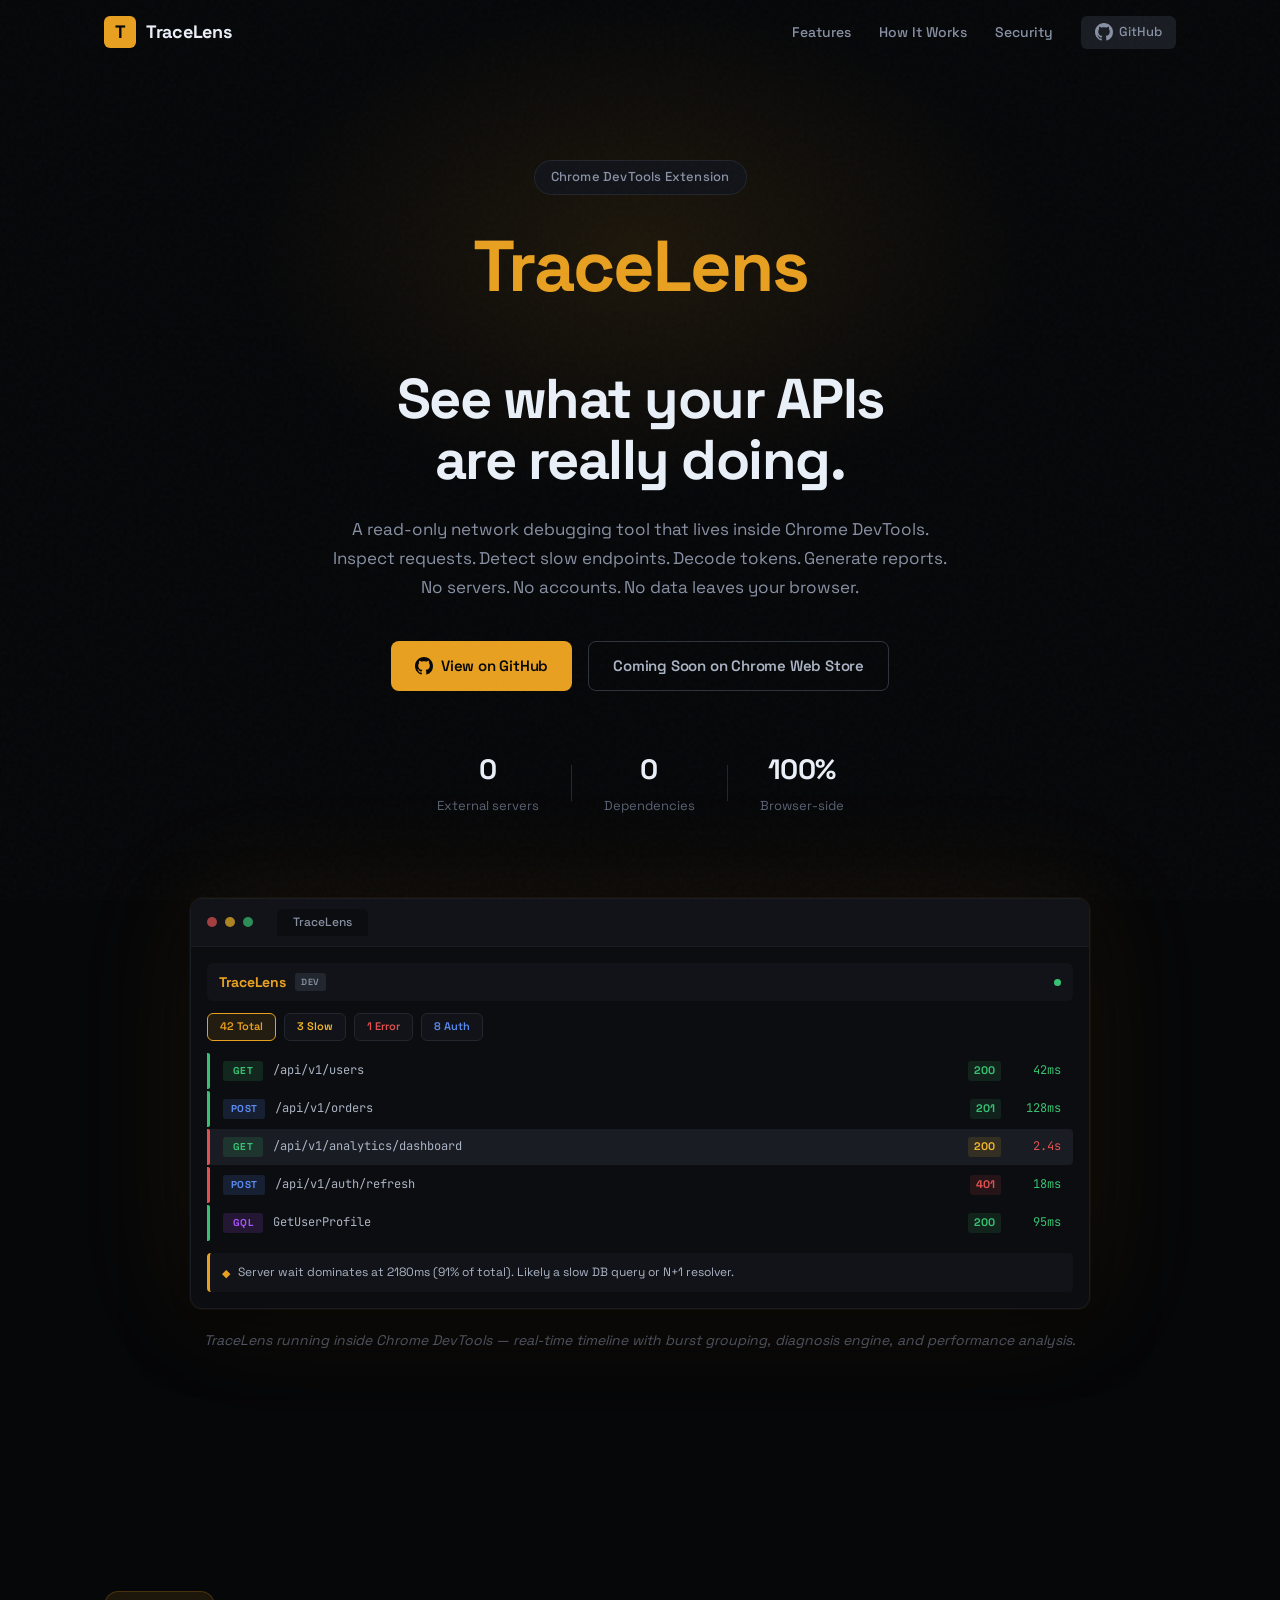
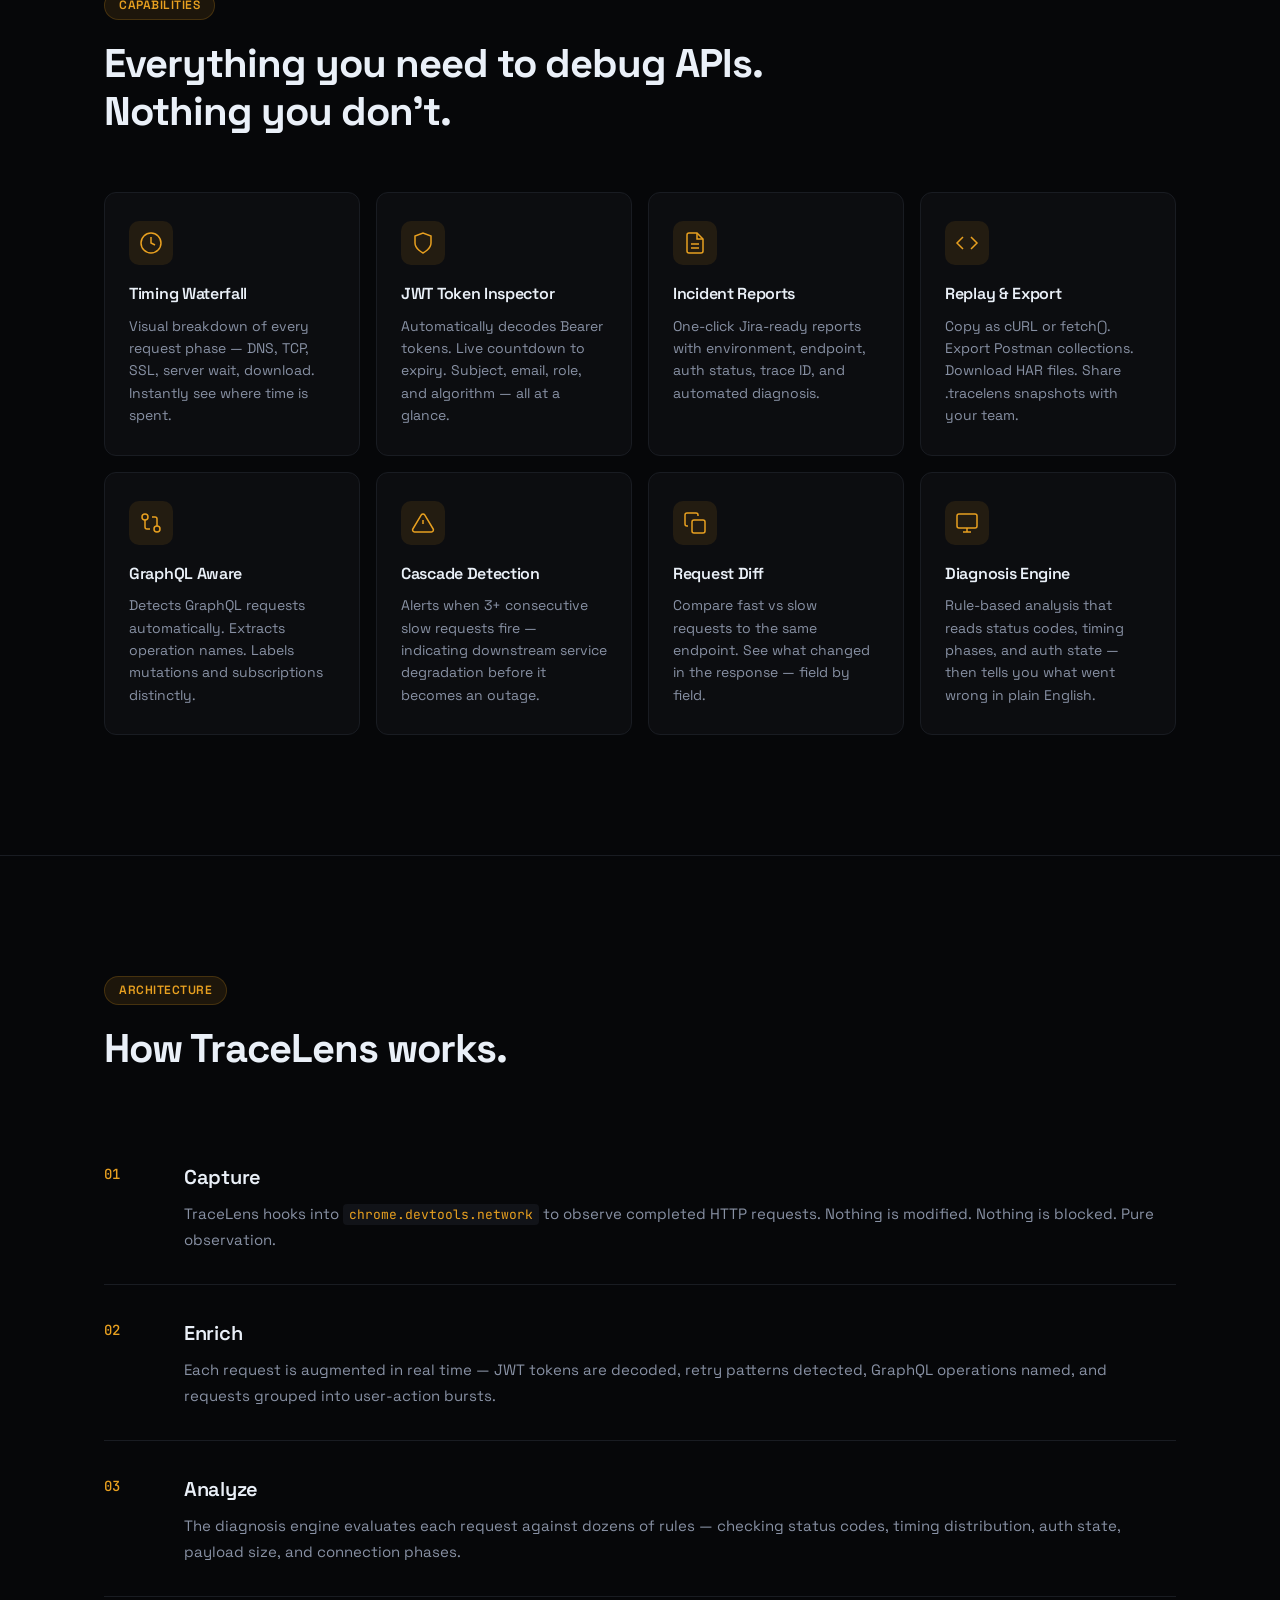
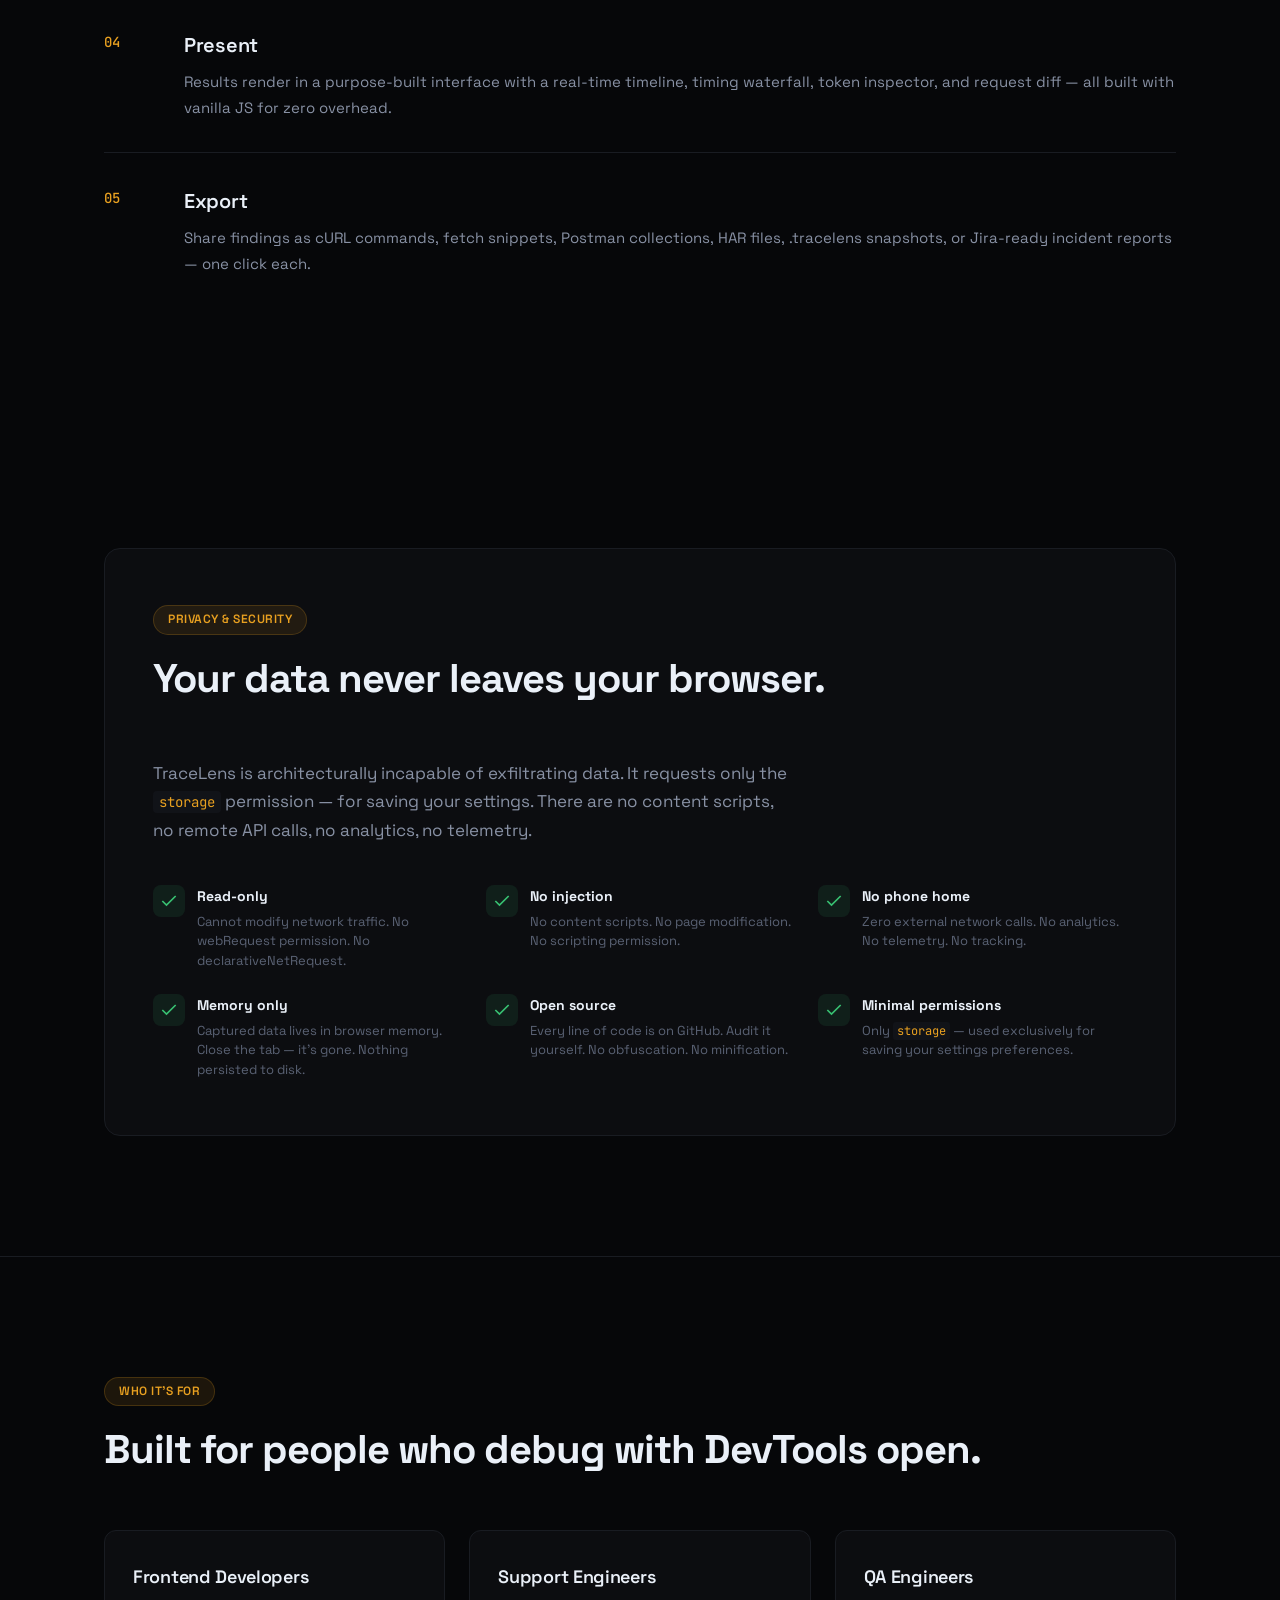
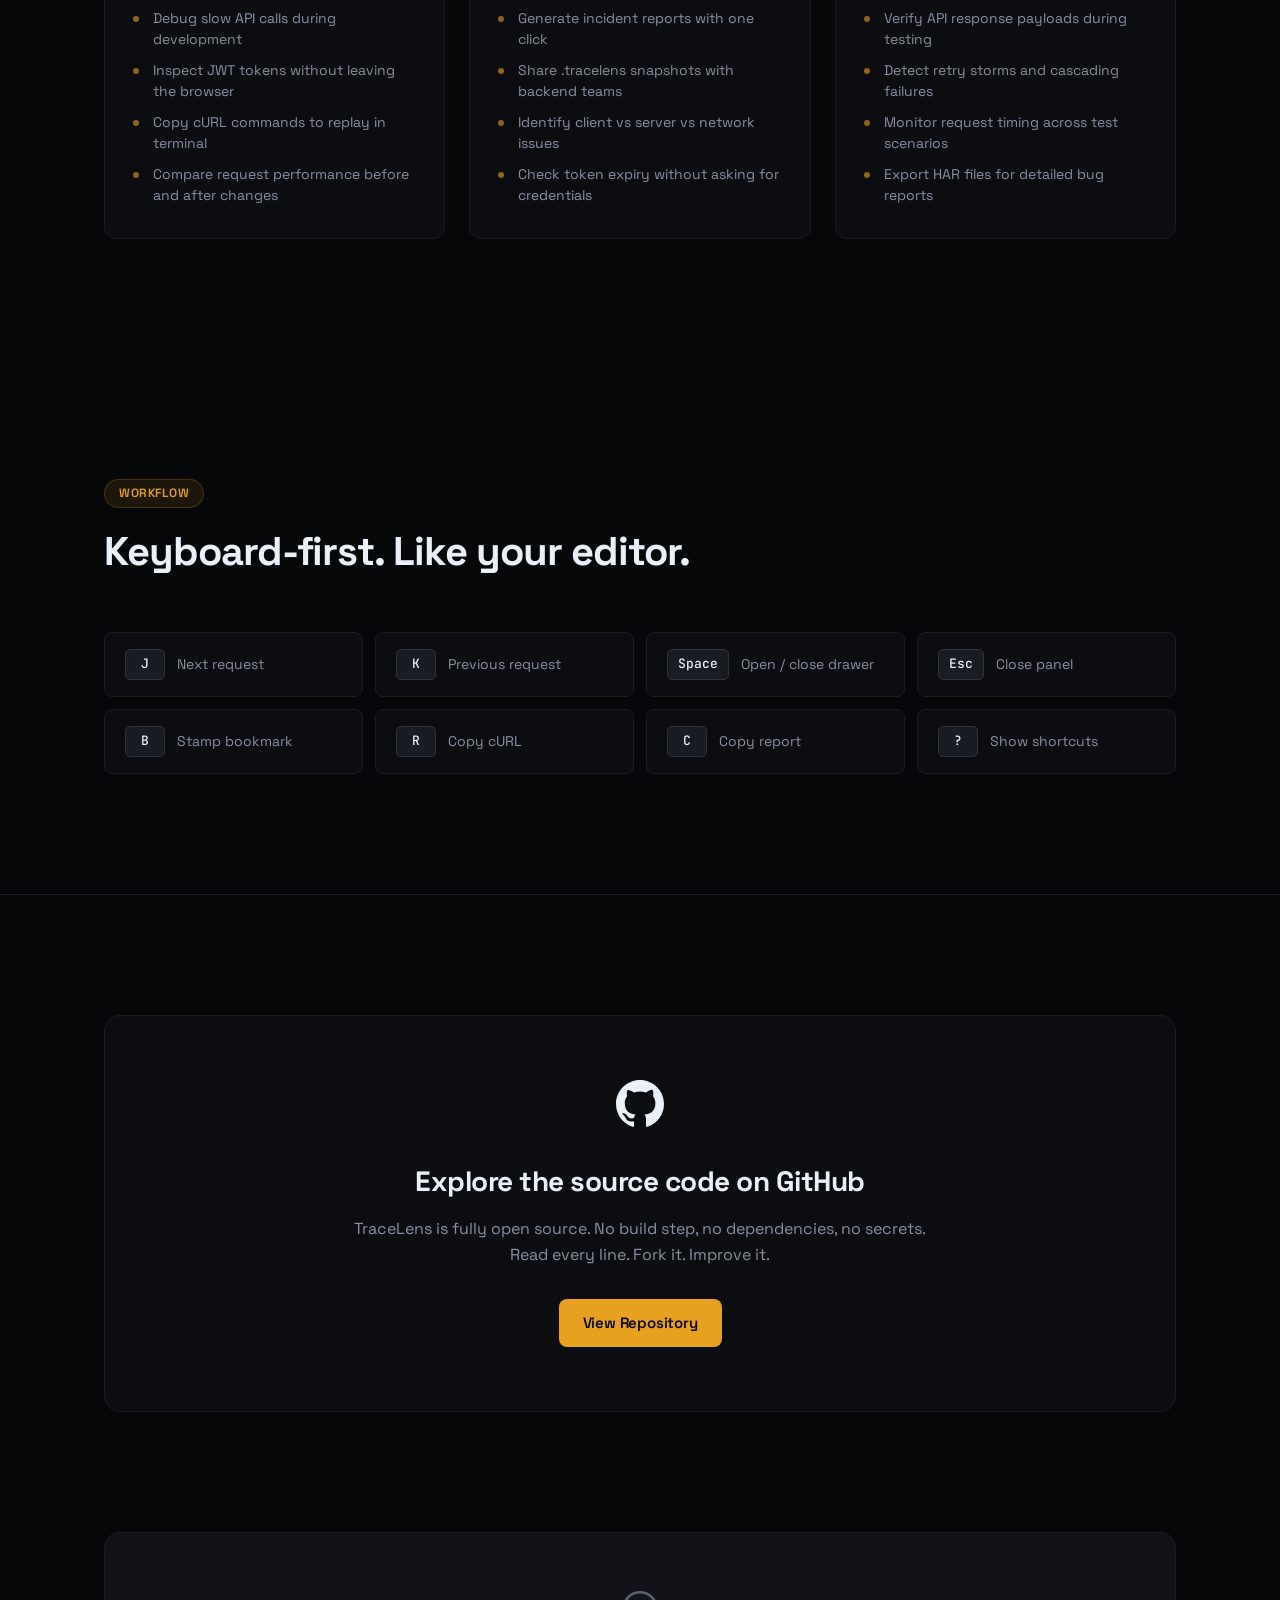
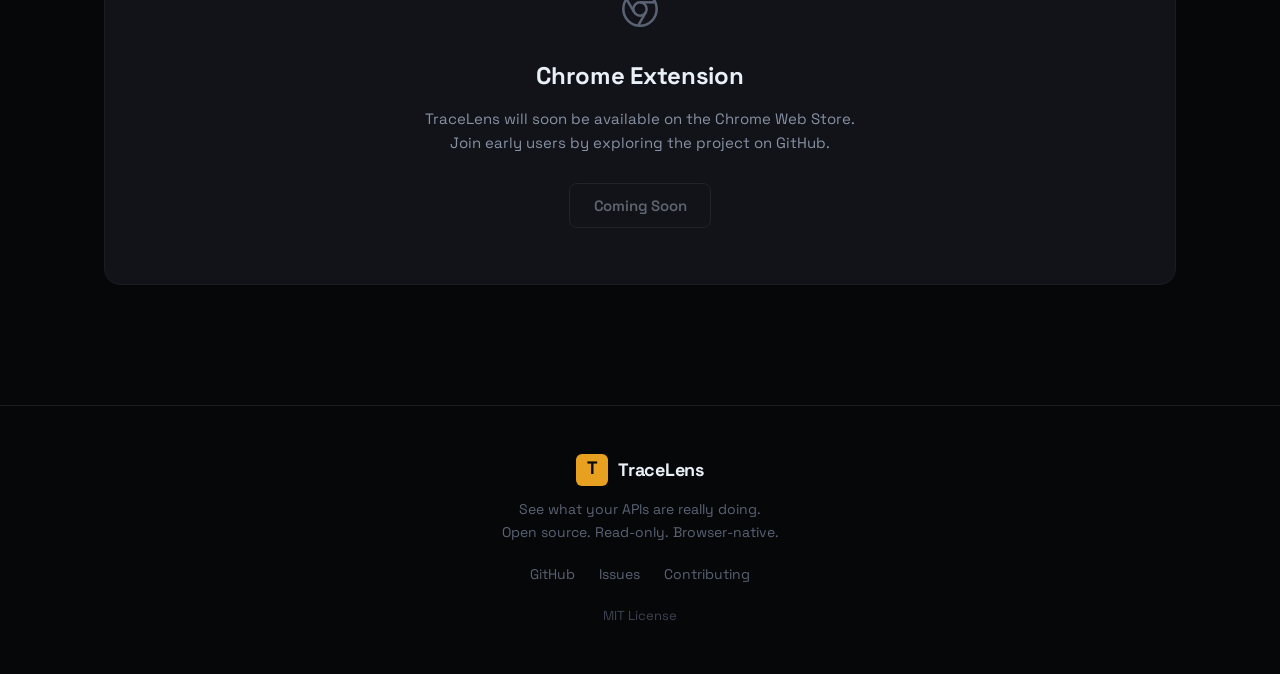
==== docs/index.html @ e84ea238 "Add professional README and landing page for tracelens.site - Comprehensive README with architecture" ====
<!DOCTYPE html>
<html lang="en">
<head>
  <meta charset="utf-8">
  <meta name="viewport" content="width=device-width, initial-scale=1">

  <title>TraceLens — See What Your APIs Are Really Doing</title>
  <meta name="description" content="TraceLens is a read-only Chrome DevTools extension for API debugging. Inspect requests, detect slow endpoints, decode JWTs, analyze timings, and generate incident reports — all inside your browser.">
  <meta name="keywords" content="api debugger, network request debugger, browser api debugging, api performance debugging, devtools extension, chrome devtools, jwt debugger, api inspector, network analyzer, graphql debugger, rest api debugger, request timing, incident report generator">
  <meta name="author" content="TraceLens">
  <meta name="robots" content="index, follow">
  <link rel="canonical" href="https://tracelens.site">

  <!-- Open Graph -->
  <meta property="og:type" content="website">
  <meta property="og:url" content="https://tracelens.site">
  <meta property="og:title" content="TraceLens — See What Your APIs Are Really Doing">
  <meta property="og:description" content="A read-only Chrome DevTools extension for API debugging. Inspect requests, detect slow endpoints, decode JWTs, and generate shareable incident reports.">
  <meta property="og:site_name" content="TraceLens">
  <meta property="og:locale" content="en_US">

  <!-- Twitter -->
  <meta name="twitter:card" content="summary_large_image">
  <meta name="twitter:title" content="TraceLens — See What Your APIs Are Really Doing">
  <meta name="twitter:description" content="A read-only Chrome DevTools extension for API debugging. Inspect requests, detect slow endpoints, decode JWTs, and generate shareable incident reports.">

  <!-- Favicon -->
  <link rel="icon" type="image/png" sizes="32x32" href="../tracelens/icons/icon48.png">

  <!-- Fonts -->
  <link rel="preconnect" href="https://fonts.googleapis.com">
  <link rel="preconnect" href="https://fonts.gstatic.com" crossorigin>
  <link href="https://fonts.googleapis.com/css2?family=Space+Grotesk:wght@400;500;600;700&family=JetBrains+Mono:wght@400;500&display=swap" rel="stylesheet">

  <link rel="stylesheet" href="styles.css">
</head>
<body>

  <!-- Grain texture -->
  <div class="grain" aria-hidden="true"></div>

  <!-- Navigation -->
  <nav class="nav">
    <div class="nav-inner">
      <a href="#" class="nav-brand">
        <span class="nav-logo">T</span>
        <span class="nav-name">TraceLens</span>
      </a>
      <div class="nav-links">
        <a href="#features">Features</a>
        <a href="#how-it-works">How It Works</a>
        <a href="#security">Security</a>
        <a href="https://github.com/Siddharthachuahan9/TRACELENS" class="nav-gh" target="_blank" rel="noopener">
          <svg width="18" height="18" viewBox="0 0 16 16" fill="currentColor"><path d="M8 0C3.58 0 0 3.58 0 8c0 3.54 2.29 6.53 5.47 7.59.4.07.55-.17.55-.38 0-.19-.01-.82-.01-1.49-2.01.37-2.53-.49-2.69-.94-.09-.23-.48-.94-.82-1.13-.28-.15-.68-.52-.01-.53.63-.01 1.08.58 1.23.82.72 1.21 1.87.87 2.33.66.07-.52.28-.87.51-1.07-1.78-.2-3.64-.89-3.64-3.95 0-.87.31-1.59.82-2.15-.08-.2-.36-1.02.08-2.12 0 0 .67-.21 2.2.82.64-.18 1.32-.27 2-.27.68 0 1.36.09 2 .27 1.53-1.04 2.2-.82 2.2-.82.44 1.1.16 1.92.08 2.12.51.56.82 1.27.82 2.15 0 3.07-1.87 3.75-3.65 3.95.29.25.54.73.54 1.48 0 1.07-.01 1.93-.01 2.2 0 .21.15.46.55.38A8.013 8.013 0 0016 8c0-4.42-3.58-8-8-8z"/></svg>
          GitHub
        </a>
      </div>
    </div>
  </nav>

  <!-- Hero -->
  <header class="hero">
    <div class="hero-inner">
      <div class="hero-badge">Chrome DevTools Extension</div>
      <h1 class="hero-title">
        <span class="hero-trace">TraceLens</span><br>
        <span class="hero-sub">See what your APIs<br>are really doing.</span>
      </h1>
      <p class="hero-desc">
        A read-only network debugging tool that lives inside Chrome DevTools.<br>
        Inspect requests. Detect slow endpoints. Decode tokens. Generate reports.<br>
        No servers. No accounts. No data leaves your browser.
      </p>
      <div class="hero-actions">
        <a href="https://github.com/Siddharthachuahan9/TRACELENS" class="btn btn-primary" target="_blank" rel="noopener">
          <svg width="18" height="18" viewBox="0 0 16 16" fill="currentColor"><path d="M8 0C3.58 0 0 3.58 0 8c0 3.54 2.29 6.53 5.47 7.59.4.07.55-.17.55-.38 0-.19-.01-.82-.01-1.49-2.01.37-2.53-.49-2.69-.94-.09-.23-.48-.94-.82-1.13-.28-.15-.68-.52-.01-.53.63-.01 1.08.58 1.23.82.72 1.21 1.87.87 2.33.66.07-.52.28-.87.51-1.07-1.78-.2-3.64-.89-3.64-3.95 0-.87.31-1.59.82-2.15-.08-.2-.36-1.02.08-2.12 0 0 .67-.21 2.2.82.64-.18 1.32-.27 2-.27.68 0 1.36.09 2 .27 1.53-1.04 2.2-.82 2.2-.82.44 1.1.16 1.92.08 2.12.51.56.82 1.27.82 2.15 0 3.07-1.87 3.75-3.65 3.95.29.25.54.73.54 1.48 0 1.07-.01 1.93-.01 2.2 0 .21.15.46.55.38A8.013 8.013 0 0016 8c0-4.42-3.58-8-8-8z"/></svg>
          View on GitHub
        </a>
        <a href="#chrome-extension" class="btn btn-outline">
          Coming Soon on Chrome Web Store
        </a>
      </div>
      <div class="hero-stats">
        <div class="stat">
          <span class="stat-val">0</span>
          <span class="stat-label">External servers</span>
        </div>
        <div class="stat-sep"></div>
        <div class="stat">
          <span class="stat-val">0</span>
          <span class="stat-label">Dependencies</span>
        </div>
        <div class="stat-sep"></div>
        <div class="stat">
          <span class="stat-val">100%</span>
          <span class="stat-label">Browser-side</span>
        </div>
      </div>
    </div>
  </header>

  <!-- Product Screenshot -->
  <section class="screenshot-section">
    <div class="container">
      <div class="screenshot-frame">
        <!-- Replace with actual screenshot -->
        <div class="screenshot-placeholder">
          <div class="screenshot-chrome-bar">
            <span class="chrome-dot"></span>
            <span class="chrome-dot"></span>
            <span class="chrome-dot"></span>
            <span class="chrome-tab">TraceLens</span>
          </div>
          <div class="screenshot-body">
            <div class="mock-header">
              <span class="mock-brand">TraceLens</span>
              <span class="mock-badge">DEV</span>
              <span class="mock-dot"></span>
            </div>
            <div class="mock-chips">
              <span class="mock-chip active">42 Total</span>
              <span class="mock-chip warn">3 Slow</span>
              <span class="mock-chip err">1 Error</span>
              <span class="mock-chip auth">8 Auth</span>
            </div>
            <div class="mock-rows">
              <div class="mock-row">
                <span class="mock-edge green"></span>
                <span class="mock-method get">GET</span>
                <span class="mock-path">/api/v1/users</span>
                <span class="mock-status ok">200</span>
                <span class="mock-dur fast">42ms</span>
              </div>
              <div class="mock-row">
                <span class="mock-edge green"></span>
                <span class="mock-method post">POST</span>
                <span class="mock-path">/api/v1/orders</span>
                <span class="mock-status ok">201</span>
                <span class="mock-dur fast">128ms</span>
              </div>
              <div class="mock-row highlight">
                <span class="mock-edge red"></span>
                <span class="mock-method get">GET</span>
                <span class="mock-path">/api/v1/analytics/dashboard</span>
                <span class="mock-status warn">200</span>
                <span class="mock-dur slow">2.4s</span>
              </div>
              <div class="mock-row">
                <span class="mock-edge red"></span>
                <span class="mock-method post">POST</span>
                <span class="mock-path">/api/v1/auth/refresh</span>
                <span class="mock-status err">401</span>
                <span class="mock-dur fast">18ms</span>
              </div>
              <div class="mock-row">
                <span class="mock-edge green"></span>
                <span class="mock-method gql">GQL</span>
                <span class="mock-path">GetUserProfile</span>
                <span class="mock-status ok">200</span>
                <span class="mock-dur fast">95ms</span>
              </div>
            </div>
            <div class="mock-diagnosis">
              <span class="mock-diag-icon">&#9670;</span>
              <span>Server wait dominates at 2180ms (91% of total). Likely a slow DB query or N+1 resolver.</span>
            </div>
          </div>
        </div>
        <p class="screenshot-caption">TraceLens running inside Chrome DevTools — real-time timeline with burst grouping, diagnosis engine, and performance analysis.</p>
      </div>
    </div>
  </section>

  <!-- Features -->
  <section class="features" id="features">
    <div class="container">
      <div class="section-header">
        <span class="section-tag">Capabilities</span>
        <h2 class="section-title">Everything you need to debug APIs.<br>Nothing you don't.</h2>
      </div>
      <div class="feature-grid">
        <div class="feature-card">
          <div class="feature-icon">
            <svg width="24" height="24" viewBox="0 0 24 24" fill="none" stroke="currentColor" stroke-width="1.5"><circle cx="12" cy="12" r="10"/><polyline points="12 6 12 12 16 14"/></svg>
          </div>
          <h3>Timing Waterfall</h3>
          <p>Visual breakdown of every request phase — DNS, TCP, SSL, server wait, download. Instantly see where time is spent.</p>
        </div>
        <div class="feature-card">
          <div class="feature-icon">
            <svg width="24" height="24" viewBox="0 0 24 24" fill="none" stroke="currentColor" stroke-width="1.5"><path d="M12 22s8-4 8-10V5l-8-3-8 3v7c0 6 8 10 8 10z"/></svg>
          </div>
          <h3>JWT Token Inspector</h3>
          <p>Automatically decodes Bearer tokens. Live countdown to expiry. Subject, email, role, and algorithm — all at a glance.</p>
        </div>
        <div class="feature-card">
          <div class="feature-icon">
            <svg width="24" height="24" viewBox="0 0 24 24" fill="none" stroke="currentColor" stroke-width="1.5"><path d="M14 2H6a2 2 0 00-2 2v16a2 2 0 002 2h12a2 2 0 002-2V8z"/><polyline points="14 2 14 8 20 8"/><line x1="16" y1="13" x2="8" y2="13"/><line x1="16" y1="17" x2="8" y2="17"/></svg>
          </div>
          <h3>Incident Reports</h3>
          <p>One-click Jira-ready reports with environment, endpoint, auth status, trace ID, and automated diagnosis.</p>
        </div>
        <div class="feature-card">
          <div class="feature-icon">
            <svg width="24" height="24" viewBox="0 0 24 24" fill="none" stroke="currentColor" stroke-width="1.5"><polyline points="16 18 22 12 16 6"/><polyline points="8 6 2 12 8 18"/></svg>
          </div>
          <h3>Replay & Export</h3>
          <p>Copy as cURL or fetch(). Export Postman collections. Download HAR files. Share .tracelens snapshots with your team.</p>
        </div>
        <div class="feature-card">
          <div class="feature-icon">
            <svg width="24" height="24" viewBox="0 0 24 24" fill="none" stroke="currentColor" stroke-width="1.5"><circle cx="18" cy="18" r="3"/><circle cx="6" cy="6" r="3"/><path d="M13 6h3a2 2 0 012 2v7"/><path d="M11 18H8a2 2 0 01-2-2V9"/></svg>
          </div>
          <h3>GraphQL Aware</h3>
          <p>Detects GraphQL requests automatically. Extracts operation names. Labels mutations and subscriptions distinctly.</p>
        </div>
        <div class="feature-card">
          <div class="feature-icon">
            <svg width="24" height="24" viewBox="0 0 24 24" fill="none" stroke="currentColor" stroke-width="1.5"><path d="M10.29 3.86L1.82 18a2 2 0 001.71 3h16.94a2 2 0 001.71-3L13.71 3.86a2 2 0 00-3.42 0z"/><line x1="12" y1="9" x2="12" y2="13"/><line x1="12" y1="17" x2="12.01" y2="17"/></svg>
          </div>
          <h3>Cascade Detection</h3>
          <p>Alerts when 3+ consecutive slow requests fire — indicating downstream service degradation before it becomes an outage.</p>
        </div>
        <div class="feature-card">
          <div class="feature-icon">
            <svg width="24" height="24" viewBox="0 0 24 24" fill="none" stroke="currentColor" stroke-width="1.5"><rect x="9" y="9" width="13" height="13" rx="2"/><path d="M5 15H4a2 2 0 01-2-2V4a2 2 0 012-2h9a2 2 0 012 2v1"/></svg>
          </div>
          <h3>Request Diff</h3>
          <p>Compare fast vs slow requests to the same endpoint. See what changed in the response — field by field.</p>
        </div>
        <div class="feature-card">
          <div class="feature-icon">
            <svg width="24" height="24" viewBox="0 0 24 24" fill="none" stroke="currentColor" stroke-width="1.5"><rect x="2" y="3" width="20" height="14" rx="2"/><line x1="8" y1="21" x2="16" y2="21"/><line x1="12" y1="17" x2="12" y2="21"/></svg>
          </div>
          <h3>Diagnosis Engine</h3>
          <p>Rule-based analysis that reads status codes, timing phases, and auth state — then tells you what went wrong in plain English.</p>
        </div>
      </div>
    </div>
  </section>

  <!-- How It Works -->
  <section class="how-it-works" id="how-it-works">
    <div class="container">
      <div class="section-header">
        <span class="section-tag">Architecture</span>
        <h2 class="section-title">How TraceLens works.</h2>
      </div>
      <div class="steps">
        <div class="step">
          <div class="step-num">01</div>
          <div class="step-content">
            <h3>Capture</h3>
            <p>TraceLens hooks into <code>chrome.devtools.network</code> to observe completed HTTP requests. Nothing is modified. Nothing is blocked. Pure observation.</p>
          </div>
        </div>
        <div class="step">
          <div class="step-num">02</div>
          <div class="step-content">
            <h3>Enrich</h3>
            <p>Each request is augmented in real time — JWT tokens are decoded, retry patterns detected, GraphQL operations named, and requests grouped into user-action bursts.</p>
          </div>
        </div>
        <div class="step">
          <div class="step-num">03</div>
          <div class="step-content">
            <h3>Analyze</h3>
            <p>The diagnosis engine evaluates each request against dozens of rules — checking status codes, timing distribution, auth state, payload size, and connection phases.</p>
          </div>
        </div>
        <div class="step">
          <div class="step-num">04</div>
          <div class="step-content">
            <h3>Present</h3>
            <p>Results render in a purpose-built interface with a real-time timeline, timing waterfall, token inspector, and request diff — all built with vanilla JS for zero overhead.</p>
          </div>
        </div>
        <div class="step">
          <div class="step-num">05</div>
          <div class="step-content">
            <h3>Export</h3>
            <p>Share findings as cURL commands, fetch snippets, Postman collections, HAR files, .tracelens snapshots, or Jira-ready incident reports — one click each.</p>
          </div>
        </div>
      </div>
    </div>
  </section>

  <!-- Security -->
  <section class="security" id="security">
    <div class="container">
      <div class="security-card">
        <div class="section-header">
          <span class="section-tag">Privacy & Security</span>
          <h2 class="section-title">Your data never leaves your browser.</h2>
        </div>
        <p class="security-desc">TraceLens is architecturally incapable of exfiltrating data. It requests only the <code>storage</code> permission — for saving your settings. There are no content scripts, no remote API calls, no analytics, no telemetry.</p>
        <div class="security-grid">
          <div class="security-item">
            <div class="security-check">
              <svg width="20" height="20" viewBox="0 0 24 24" fill="none" stroke="currentColor" stroke-width="2"><polyline points="20 6 9 17 4 12"/></svg>
            </div>
            <div>
              <strong>Read-only</strong>
              <p>Cannot modify network traffic. No webRequest permission. No declarativeNetRequest.</p>
            </div>
          </div>
          <div class="security-item">
            <div class="security-check">
              <svg width="20" height="20" viewBox="0 0 24 24" fill="none" stroke="currentColor" stroke-width="2"><polyline points="20 6 9 17 4 12"/></svg>
            </div>
            <div>
              <strong>No injection</strong>
              <p>No content scripts. No page modification. No scripting permission.</p>
            </div>
          </div>
          <div class="security-item">
            <div class="security-check">
              <svg width="20" height="20" viewBox="0 0 24 24" fill="none" stroke="currentColor" stroke-width="2"><polyline points="20 6 9 17 4 12"/></svg>
            </div>
            <div>
              <strong>No phone home</strong>
              <p>Zero external network calls. No analytics. No telemetry. No tracking.</p>
            </div>
          </div>
          <div class="security-item">
            <div class="security-check">
              <svg width="20" height="20" viewBox="0 0 24 24" fill="none" stroke="currentColor" stroke-width="2"><polyline points="20 6 9 17 4 12"/></svg>
            </div>
            <div>
              <strong>Memory only</strong>
              <p>Captured data lives in browser memory. Close the tab — it's gone. Nothing persisted to disk.</p>
            </div>
          </div>
          <div class="security-item">
            <div class="security-check">
              <svg width="20" height="20" viewBox="0 0 24 24" fill="none" stroke="currentColor" stroke-width="2"><polyline points="20 6 9 17 4 12"/></svg>
            </div>
            <div>
              <strong>Open source</strong>
              <p>Every line of code is on GitHub. Audit it yourself. No obfuscation. No minification.</p>
            </div>
          </div>
          <div class="security-item">
            <div class="security-check">
              <svg width="20" height="20" viewBox="0 0 24 24" fill="none" stroke="currentColor" stroke-width="2"><polyline points="20 6 9 17 4 12"/></svg>
            </div>
            <div>
              <strong>Minimal permissions</strong>
              <p>Only <code>storage</code> — used exclusively for saving your settings preferences.</p>
            </div>
          </div>
        </div>
      </div>
    </div>
  </section>

  <!-- Use Cases -->
  <section class="use-cases" id="use-cases">
    <div class="container">
      <div class="section-header">
        <span class="section-tag">Who It's For</span>
        <h2 class="section-title">Built for people who debug with DevTools open.</h2>
      </div>
      <div class="use-case-grid">
        <div class="use-case">
          <h3>Frontend Developers</h3>
          <ul>
            <li>Debug slow API calls during development</li>
            <li>Inspect JWT tokens without leaving the browser</li>
            <li>Copy cURL commands to replay in terminal</li>
            <li>Compare request performance before and after changes</li>
          </ul>
        </div>
        <div class="use-case">
          <h3>Support Engineers</h3>
          <ul>
            <li>Generate incident reports with one click</li>
            <li>Share .tracelens snapshots with backend teams</li>
            <li>Identify client vs server vs network issues</li>
            <li>Check token expiry without asking for credentials</li>
          </ul>
        </div>
        <div class="use-case">
          <h3>QA Engineers</h3>
          <ul>
            <li>Verify API response payloads during testing</li>
            <li>Detect retry storms and cascading failures</li>
            <li>Monitor request timing across test scenarios</li>
            <li>Export HAR files for detailed bug reports</li>
          </ul>
        </div>
      </div>
    </div>
  </section>

  <!-- Keyboard Shortcuts -->
  <section class="shortcuts">
    <div class="container">
      <div class="section-header">
        <span class="section-tag">Workflow</span>
        <h2 class="section-title">Keyboard-first. Like your editor.</h2>
      </div>
      <div class="shortcuts-grid">
        <div class="shortcut"><kbd>J</kbd><span>Next request</span></div>
        <div class="shortcut"><kbd>K</kbd><span>Previous request</span></div>
        <div class="shortcut"><kbd>Space</kbd><span>Open / close drawer</span></div>
        <div class="shortcut"><kbd>Esc</kbd><span>Close panel</span></div>
        <div class="shortcut"><kbd>B</kbd><span>Stamp bookmark</span></div>
        <div class="shortcut"><kbd>R</kbd><span>Copy cURL</span></div>
        <div class="shortcut"><kbd>C</kbd><span>Copy report</span></div>
        <div class="shortcut"><kbd>?</kbd><span>Show shortcuts</span></div>
      </div>
    </div>
  </section>

  <!-- GitHub Section -->
  <section class="github-section" id="github">
    <div class="container">
      <div class="github-card">
        <div class="github-icon">
          <svg width="48" height="48" viewBox="0 0 16 16" fill="currentColor"><path d="M8 0C3.58 0 0 3.58 0 8c0 3.54 2.29 6.53 5.47 7.59.4.07.55-.17.55-.38 0-.19-.01-.82-.01-1.49-2.01.37-2.53-.49-2.69-.94-.09-.23-.48-.94-.82-1.13-.28-.15-.68-.52-.01-.53.63-.01 1.08.58 1.23.82.72 1.21 1.87.87 2.33.66.07-.52.28-.87.51-1.07-1.78-.2-3.64-.89-3.64-3.95 0-.87.31-1.59.82-2.15-.08-.2-.36-1.02.08-2.12 0 0 .67-.21 2.2.82.64-.18 1.32-.27 2-.27.68 0 1.36.09 2 .27 1.53-1.04 2.2-.82 2.2-.82.44 1.1.16 1.92.08 2.12.51.56.82 1.27.82 2.15 0 3.07-1.87 3.75-3.65 3.95.29.25.54.73.54 1.48 0 1.07-.01 1.93-.01 2.2 0 .21.15.46.55.38A8.013 8.013 0 0016 8c0-4.42-3.58-8-8-8z"/></svg>
        </div>
        <h2>Explore the source code on GitHub</h2>
        <p>TraceLens is fully open source. No build step, no dependencies, no secrets.<br>Read every line. Fork it. Improve it.</p>
        <a href="https://github.com/Siddharthachuahan9/TRACELENS" class="btn btn-primary" target="_blank" rel="noopener">View Repository</a>
      </div>
    </div>
  </section>

  <!-- Chrome Extension Section -->
  <section class="chrome-section" id="chrome-extension">
    <div class="container">
      <div class="chrome-card">
        <div class="chrome-icon">
          <svg width="40" height="40" viewBox="0 0 24 24" fill="none" stroke="currentColor" stroke-width="1.5"><circle cx="12" cy="12" r="10"/><circle cx="12" cy="12" r="4"/><line x1="21.17" y1="8" x2="12" y2="8"/><line x1="3.95" y1="6.06" x2="8.54" y2="14"/><line x1="10.88" y1="21.94" x2="15.46" y2="14"/></svg>
        </div>
        <h2>Chrome Extension</h2>
        <p>TraceLens will soon be available on the Chrome Web Store.<br>Join early users by exploring the project on GitHub.</p>
        <button class="btn btn-outline" disabled>Coming Soon</button>
      </div>
    </div>
  </section>

  <!-- Footer -->
  <footer class="footer">
    <div class="container">
      <div class="footer-inner">
        <div class="footer-brand">
          <span class="nav-logo">T</span>
          <span class="nav-name">TraceLens</span>
        </div>
        <p class="footer-desc">See what your APIs are really doing.<br>Open source. Read-only. Browser-native.</p>
        <div class="footer-links">
          <a href="https://github.com/Siddharthachuahan9/TRACELENS" target="_blank" rel="noopener">GitHub</a>
          <a href="https://github.com/Siddharthachuahan9/TRACELENS/issues" target="_blank" rel="noopener">Issues</a>
          <a href="https://github.com/Siddharthachuahan9/TRACELENS#contributing" target="_blank" rel="noopener">Contributing</a>
        </div>
        <p class="footer-copy">MIT License</p>
      </div>
    </div>
  </footer>

  <script src="script.js"></script>
</body>
</html>
---- docs/styles.css ----
/* ============================================================
   TraceLens Landing Page — Design System
   https://tracelens.site
   ============================================================ */

:root {
  /* Dark scale */
  --c0: #060709;
  --c1: #0c0d10;
  --c2: #111318;
  --c3: #191c22;
  --c4: #22262e;
  --c5: #2e333d;
  --c6: #3d4352;
  --c7: #5a6274;
  --c8: #8891a4;
  --c9: #abb4c4;
  --cW: #eaf0f8;

  /* Amber accent */
  --amber: #e8a020;
  --amber-dim: rgba(232, 160, 32, 0.1);
  --amber-glow: rgba(232, 160, 32, 0.25);

  /* Status */
  --green: #38c172;
  --yellow: #f0b429;
  --red: #e05252;
  --blue: #5b8af0;
  --purple: #a855f7;

  /* Fonts */
  --font: 'Space Grotesk', -apple-system, BlinkMacSystemFont, sans-serif;
  --mono: 'JetBrains Mono', 'Fira Code', monospace;

  /* Layout */
  --max-w: 1120px;
  --section-gap: 120px;
}

/* Reset */
*, *::before, *::after { box-sizing: border-box; margin: 0; padding: 0; }

html {
  scroll-behavior: smooth;
  -webkit-font-smoothing: antialiased;
  -moz-osx-font-smoothing: grayscale;
}

body {
  background: var(--c0);
  color: var(--c9);
  font-family: var(--font);
  font-size: 16px;
  line-height: 1.6;
  overflow-x: hidden;
}

a { color: inherit; text-decoration: none; }

/* Grain */
.grain {
  position: fixed;
  inset: 0;
  pointer-events: none;
  z-index: 9999;
  opacity: 0.025;
  background-image: url("data:image/svg+xml,%3Csvg viewBox='0 0 256 256' xmlns='http://www.w3.org/2000/svg'%3E%3Cfilter id='n'%3E%3CfeTurbulence type='fractalNoise' baseFrequency='0.9' numOctaves='4' stitchTiles='stitch'/%3E%3C/filter%3E%3Crect width='100%25' height='100%25' filter='url(%23n)'/%3E%3C/svg%3E");
}

.container { max-width: var(--max-w); margin: 0 auto; padding: 0 24px; }

/* ============================================================
   Navigation
   ============================================================ */
.nav {
  position: fixed;
  top: 0;
  left: 0;
  right: 0;
  z-index: 100;
  padding: 16px 0;
  transition: background 0.3s, backdrop-filter 0.3s;
}

.nav.scrolled {
  background: rgba(6, 7, 9, 0.85);
  backdrop-filter: blur(12px);
  border-bottom: 1px solid var(--c3);
}

.nav-inner {
  max-width: var(--max-w);
  margin: 0 auto;
  padding: 0 24px;
  display: flex;
  align-items: center;
  justify-content: space-between;
}

.nav-brand {
  display: flex;
  align-items: center;
  gap: 10px;
}

.nav-logo {
  display: flex;
  align-items: center;
  justify-content: center;
  width: 32px;
  height: 32px;
  background: var(--amber);
  color: var(--c0);
  font-family: var(--font);
  font-weight: 700;
  font-size: 18px;
  border-radius: 6px;
}

.nav-name {
  font-weight: 700;
  font-size: 18px;
  color: var(--cW);
  letter-spacing: -0.3px;
}

.nav-links {
  display: flex;
  align-items: center;
  gap: 28px;
  font-size: 14px;
  font-weight: 500;
  color: var(--c8);
}

.nav-links a:hover { color: var(--cW); }

.nav-gh {
  display: flex;
  align-items: center;
  gap: 6px;
  padding: 6px 14px;
  background: var(--c3);
  border-radius: 6px;
  font-size: 13px;
  transition: background 0.2s;
}

.nav-gh:hover { background: var(--c4); color: var(--cW); }

/* ============================================================
   Hero
   ============================================================ */
.hero {
  padding: 160px 0 80px;
  text-align: center;
  position: relative;
}

.hero::before {
  content: '';
  position: absolute;
  top: 0;
  left: 50%;
  transform: translateX(-50%);
  width: 800px;
  height: 500px;
  background: radial-gradient(ellipse, var(--amber-dim) 0%, transparent 70%);
  pointer-events: none;
}

.hero-inner { position: relative; max-width: 720px; margin: 0 auto; }

.hero-badge {
  display: inline-block;
  padding: 6px 16px;
  background: var(--c2);
  border: 1px solid var(--c4);
  border-radius: 100px;
  font-size: 13px;
  font-weight: 500;
  color: var(--c8);
  margin-bottom: 32px;
  letter-spacing: 0.2px;
}

.hero-title {
  font-size: 56px;
  font-weight: 700;
  line-height: 1.1;
  letter-spacing: -1.5px;
  margin-bottom: 24px;
}

.hero-trace {
  color: var(--amber);
  display: block;
  font-size: 72px;
  letter-spacing: -2px;
}

.hero-sub { color: var(--cW); }

.hero-desc {
  font-size: 17px;
  line-height: 1.7;
  color: var(--c8);
  margin-bottom: 40px;
}

.hero-actions {
  display: flex;
  gap: 16px;
  justify-content: center;
  flex-wrap: wrap;
  margin-bottom: 56px;
}

/* Buttons */
.btn {
  display: inline-flex;
  align-items: center;
  gap: 8px;
  padding: 12px 24px;
  font-family: var(--font);
  font-size: 15px;
  font-weight: 600;
  border-radius: 8px;
  cursor: pointer;
  transition: all 0.2s;
  border: none;
  letter-spacing: -0.2px;
}

.btn-primary {
  background: var(--amber);
  color: var(--c0);
}

.btn-primary:hover {
  background: #d49218;
  transform: translateY(-1px);
  box-shadow: 0 4px 20px var(--amber-glow);
}

.btn-outline {
  background: transparent;
  border: 1px solid var(--c5);
  color: var(--c9);
}

.btn-outline:hover { border-color: var(--c7); color: var(--cW); }
.btn-outline:disabled { opacity: 0.5; cursor: not-allowed; }

/* Hero stats */
.hero-stats {
  display: flex;
  align-items: center;
  justify-content: center;
  gap: 32px;
}

.stat { text-align: center; }
.stat-val { display: block; font-size: 28px; font-weight: 700; color: var(--cW); letter-spacing: -0.5px; }
.stat-label { font-size: 13px; color: var(--c7); }
.stat-sep { width: 1px; height: 36px; background: var(--c4); }

/* ============================================================
   Screenshot
   ============================================================ */
.screenshot-section {
  padding: 0 0 var(--section-gap);
}

.screenshot-frame {
  max-width: 900px;
  margin: 0 auto;
}

.screenshot-placeholder {
  background: var(--c1);
  border: 1px solid var(--c3);
  border-radius: 12px;
  overflow: hidden;
  box-shadow:
    0 0 0 1px rgba(232, 160, 32, 0.05),
    0 20px 60px rgba(0, 0, 0, 0.5),
    0 0 120px var(--amber-dim);
}

.screenshot-chrome-bar {
  display: flex;
  align-items: center;
  gap: 8px;
  padding: 10px 16px;
  background: var(--c2);
  border-bottom: 1px solid var(--c3);
}

.chrome-dot {
  width: 10px;
  height: 10px;
  border-radius: 50%;
  background: var(--c5);
}

.chrome-dot:nth-child(1) { background: var(--red); opacity: 0.7; }
.chrome-dot:nth-child(2) { background: var(--yellow); opacity: 0.7; }
.chrome-dot:nth-child(3) { background: var(--green); opacity: 0.7; }

.chrome-tab {
  margin-left: 16px;
  padding: 4px 16px;
  background: var(--c1);
  border-radius: 6px 6px 0 0;
  font-size: 12px;
  font-weight: 500;
  color: var(--c8);
}

.screenshot-body { padding: 16px; }

.screenshot-caption {
  text-align: center;
  font-size: 14px;
  color: var(--c7);
  margin-top: 20px;
  font-style: italic;
}

/* Mock UI */
.mock-header {
  display: flex;
  align-items: center;
  gap: 10px;
  padding: 8px 12px;
  background: var(--c2);
  border-radius: 6px;
  margin-bottom: 12px;
}

.mock-brand {
  font-weight: 700;
  font-size: 14px;
  color: var(--amber);
  letter-spacing: -0.3px;
}

.mock-badge {
  font-size: 9px;
  font-weight: 600;
  background: var(--c4);
  color: var(--c8);
  padding: 2px 6px;
  border-radius: 3px;
  letter-spacing: 0.5px;
}

.mock-dot {
  width: 7px;
  height: 7px;
  border-radius: 50%;
  background: var(--green);
  margin-left: auto;
  animation: mock-pulse 2s ease-in-out infinite;
}

@keyframes mock-pulse {
  0%, 100% { opacity: 1; }
  50% { opacity: 0.3; }
}

.mock-chips {
  display: flex;
  gap: 8px;
  margin-bottom: 12px;
}

.mock-chip {
  padding: 4px 12px;
  background: var(--c2);
  border: 1px solid var(--c4);
  border-radius: 6px;
  font-size: 11px;
  font-weight: 600;
  color: var(--c8);
}

.mock-chip.active { border-color: var(--amber); color: var(--amber); background: var(--amber-dim); }
.mock-chip.warn .mock-chip-val,
.mock-chip.warn { color: var(--yellow); }
.mock-chip.err { color: var(--red); }
.mock-chip.auth { color: var(--blue); }

.mock-rows {
  display: flex;
  flex-direction: column;
  gap: 2px;
  margin-bottom: 12px;
}

.mock-row {
  display: flex;
  align-items: center;
  gap: 10px;
  padding: 8px 12px 8px 16px;
  background: var(--c1);
  border-radius: 4px;
  font-size: 12px;
  position: relative;
  transition: background 0.15s;
}

.mock-row.highlight { background: var(--c3); }

.mock-edge {
  position: absolute;
  left: 0;
  top: 0;
  bottom: 0;
  width: 3px;
  border-radius: 0 2px 2px 0;
}

.mock-edge.green { background: var(--green); }
.mock-edge.red { background: var(--red); }
.mock-edge.yellow { background: var(--yellow); }

.mock-method {
  font-family: var(--font);
  font-size: 10px;
  font-weight: 700;
  padding: 2px 8px;
  border-radius: 3px;
  min-width: 40px;
  text-align: center;
  letter-spacing: 0.3px;
}

.mock-method.get { background: rgba(56, 193, 114, 0.15); color: var(--green); }
.mock-method.post { background: rgba(91, 138, 240, 0.15); color: var(--blue); }
.mock-method.gql { background: rgba(168, 85, 247, 0.15); color: var(--purple); }

.mock-path {
  flex: 1;
  font-family: var(--mono);
  font-size: 12px;
  color: var(--c9);
  overflow: hidden;
  text-overflow: ellipsis;
  white-space: nowrap;
}

.mock-status {
  font-weight: 700;
  font-size: 11px;
  padding: 1px 6px;
  border-radius: 3px;
}

.mock-status.ok { background: rgba(56, 193, 114, 0.12); color: var(--green); }
.mock-status.warn { background: rgba(240, 180, 41, 0.12); color: var(--yellow); }
.mock-status.err { background: rgba(224, 82, 82, 0.12); color: var(--red); }

.mock-dur {
  font-family: var(--mono);
  font-size: 12px;
  min-width: 50px;
  text-align: right;
}

.mock-dur.fast { color: var(--green); }
.mock-dur.slow { color: var(--red); }

.mock-diagnosis {
  display: flex;
  align-items: flex-start;
  gap: 8px;
  padding: 10px 12px;
  background: var(--c2);
  border-left: 3px solid var(--amber);
  border-radius: 4px;
  font-size: 12px;
  color: var(--c9);
  line-height: 1.5;
}

.mock-diag-icon { color: var(--amber); font-size: 11px; flex-shrink: 0; margin-top: 2px; }

/* ============================================================
   Section Headers
   ============================================================ */
.section-header {
  margin-bottom: 56px;
}

.section-tag {
  display: inline-block;
  padding: 4px 14px;
  background: var(--amber-dim);
  border: 1px solid rgba(232, 160, 32, 0.2);
  border-radius: 100px;
  font-size: 12px;
  font-weight: 600;
  color: var(--amber);
  letter-spacing: 0.5px;
  text-transform: uppercase;
  margin-bottom: 20px;
}

.section-title {
  font-size: 40px;
  font-weight: 700;
  color: var(--cW);
  line-height: 1.2;
  letter-spacing: -1px;
}

/* ============================================================
   Features Grid
   ============================================================ */
.features {
  padding: var(--section-gap) 0;
}

.feature-grid {
  display: grid;
  grid-template-columns: repeat(4, 1fr);
  gap: 16px;
}

.feature-card {
  padding: 28px 24px;
  background: var(--c1);
  border: 1px solid var(--c3);
  border-radius: 12px;
  transition: border-color 0.3s, transform 0.2s;
}

.feature-card:hover {
  border-color: var(--c5);
  transform: translateY(-2px);
}

.feature-icon {
  display: flex;
  align-items: center;
  justify-content: center;
  width: 44px;
  height: 44px;
  background: var(--amber-dim);
  border-radius: 10px;
  color: var(--amber);
  margin-bottom: 16px;
}

.feature-card h3 {
  font-size: 16px;
  font-weight: 600;
  color: var(--cW);
  margin-bottom: 8px;
  letter-spacing: -0.3px;
}

.feature-card p {
  font-size: 14px;
  line-height: 1.6;
  color: var(--c8);
}

/* ============================================================
   How It Works
   ============================================================ */
.how-it-works {
  padding: var(--section-gap) 0;
  border-top: 1px solid var(--c3);
}

.steps {
  display: flex;
  flex-direction: column;
  gap: 0;
}

.step {
  display: flex;
  gap: 32px;
  padding: 32px 0;
  border-bottom: 1px solid var(--c3);
}

.step:last-child { border-bottom: none; }

.step-num {
  font-family: var(--mono);
  font-size: 14px;
  font-weight: 500;
  color: var(--amber);
  flex-shrink: 0;
  width: 48px;
  padding-top: 2px;
}

.step-content h3 {
  font-size: 20px;
  font-weight: 600;
  color: var(--cW);
  margin-bottom: 8px;
  letter-spacing: -0.3px;
}

.step-content p {
  font-size: 15px;
  color: var(--c8);
  line-height: 1.7;
}

.step-content code {
  font-family: var(--mono);
  font-size: 13px;
  background: var(--c2);
  padding: 2px 6px;
  border-radius: 4px;
  color: var(--amber);
}

/* ============================================================
   Security
   ============================================================ */
.security {
  padding: var(--section-gap) 0;
}

.security-card {
  background: var(--c1);
  border: 1px solid var(--c3);
  border-radius: 16px;
  padding: 56px 48px;
}

.security-desc {
  font-size: 17px;
  line-height: 1.7;
  color: var(--c8);
  margin-bottom: 40px;
  max-width: 640px;
}

.security-desc code {
  font-family: var(--mono);
  font-size: 14px;
  background: var(--c2);
  padding: 2px 6px;
  border-radius: 4px;
  color: var(--amber);
}

.security-grid {
  display: grid;
  grid-template-columns: repeat(3, 1fr);
  gap: 24px;
}

.security-item {
  display: flex;
  gap: 12px;
  align-items: flex-start;
}

.security-check {
  flex-shrink: 0;
  width: 32px;
  height: 32px;
  display: flex;
  align-items: center;
  justify-content: center;
  background: rgba(56, 193, 114, 0.1);
  border-radius: 8px;
  color: var(--green);
}

.security-item strong {
  display: block;
  font-size: 14px;
  color: var(--cW);
  margin-bottom: 4px;
}

.security-item p {
  font-size: 13px;
  color: var(--c7);
  line-height: 1.5;
  margin: 0;
}

.security-item code {
  font-family: var(--mono);
  font-size: 12px;
  background: var(--c2);
  padding: 1px 4px;
  border-radius: 3px;
  color: var(--amber);
}

/* ============================================================
   Use Cases
   ============================================================ */
.use-cases {
  padding: var(--section-gap) 0;
  border-top: 1px solid var(--c3);
}

.use-case-grid {
  display: grid;
  grid-template-columns: repeat(3, 1fr);
  gap: 24px;
}

.use-case {
  padding: 32px 28px;
  background: var(--c1);
  border: 1px solid var(--c3);
  border-radius: 12px;
}

.use-case h3 {
  font-size: 18px;
  font-weight: 600;
  color: var(--cW);
  margin-bottom: 16px;
  letter-spacing: -0.3px;
}

.use-case ul {
  list-style: none;
  display: flex;
  flex-direction: column;
  gap: 10px;
}

.use-case li {
  font-size: 14px;
  color: var(--c8);
  padding-left: 20px;
  position: relative;
  line-height: 1.5;
}

.use-case li::before {
  content: '';
  position: absolute;
  left: 0;
  top: 8px;
  width: 6px;
  height: 6px;
  border-radius: 50%;
  background: var(--amber);
  opacity: 0.6;
}

/* ============================================================
   Keyboard Shortcuts
   ============================================================ */
.shortcuts {
  padding: var(--section-gap) 0;
}

.shortcuts-grid {
  display: grid;
  grid-template-columns: repeat(4, 1fr);
  gap: 12px;
}

.shortcut {
  display: flex;
  align-items: center;
  gap: 12px;
  padding: 16px 20px;
  background: var(--c1);
  border: 1px solid var(--c3);
  border-radius: 8px;
}

.shortcut kbd {
  font-family: var(--mono);
  font-size: 13px;
  font-weight: 500;
  background: var(--c3);
  color: var(--cW);
  padding: 4px 10px;
  border-radius: 5px;
  border: 1px solid var(--c5);
  min-width: 40px;
  text-align: center;
  flex-shrink: 0;
}

.shortcut span {
  font-size: 14px;
  color: var(--c8);
}

/* ============================================================
   GitHub Section
   ============================================================ */
.github-section {
  padding: var(--section-gap) 0;
  border-top: 1px solid var(--c3);
}

.github-card {
  text-align: center;
  padding: 64px 48px;
  background: var(--c1);
  border: 1px solid var(--c3);
  border-radius: 16px;
}

.github-icon {
  color: var(--cW);
  margin-bottom: 24px;
}

.github-card h2 {
  font-size: 28px;
  font-weight: 700;
  color: var(--cW);
  margin-bottom: 12px;
  letter-spacing: -0.5px;
}

.github-card p {
  font-size: 16px;
  color: var(--c8);
  margin-bottom: 32px;
  line-height: 1.6;
}

/* ============================================================
   Chrome Extension Section
   ============================================================ */
.chrome-section {
  padding: 0 0 var(--section-gap);
}

.chrome-card {
  text-align: center;
  padding: 56px 48px;
  background: var(--c2);
  border: 1px solid var(--c3);
  border-radius: 16px;
}

.chrome-icon {
  color: var(--c7);
  margin-bottom: 20px;
}

.chrome-card h2 {
  font-size: 24px;
  font-weight: 700;
  color: var(--cW);
  margin-bottom: 12px;
  letter-spacing: -0.3px;
}

.chrome-card p {
  font-size: 15px;
  color: var(--c8);
  margin-bottom: 28px;
  line-height: 1.6;
}

/* ============================================================
   Footer
   ============================================================ */
.footer {
  padding: 48px 0;
  border-top: 1px solid var(--c3);
}

.footer-inner {
  text-align: center;
}

.footer-inner .nav-brand {
  justify-content: center;
}

.footer-inner .nav-logo,
.footer-inner .nav-name {
  display: inline;
}

.footer-brand {
  display: flex;
  align-items: center;
  justify-content: center;
  gap: 10px;
  margin-bottom: 12px;
}

.footer-desc {
  font-size: 14px;
  color: var(--c7);
  margin-bottom: 20px;
  line-height: 1.6;
}

.footer-links {
  display: flex;
  gap: 24px;
  justify-content: center;
  margin-bottom: 20px;
  font-size: 14px;
  color: var(--c7);
}

.footer-links a:hover { color: var(--cW); }

.footer-copy {
  font-size: 13px;
  color: var(--c6);
}

/* ============================================================
   Responsive
   ============================================================ */
@media (max-width: 900px) {
  :root { --section-gap: 80px; }

  .hero-title { font-size: 40px; }
  .hero-trace { font-size: 52px; }
  .section-title { font-size: 32px; }

  .feature-grid { grid-template-columns: repeat(2, 1fr); }
  .security-grid { grid-template-columns: repeat(2, 1fr); }
  .shortcuts-grid { grid-template-columns: repeat(2, 1fr); }
  .use-case-grid { grid-template-columns: 1fr; }
}

@media (max-width: 600px) {
  :root { --section-gap: 64px; }

  .nav-links a:not(.nav-gh) { display: none; }

  .hero { padding: 120px 0 48px; }
  .hero-title { font-size: 32px; }
  .hero-trace { font-size: 42px; }
  .hero-desc { font-size: 15px; }
  .hero-desc br { display: none; }
  .hero-actions { flex-direction: column; align-items: center; }
  .hero-stats { flex-direction: column; gap: 16px; }
  .stat-sep { width: 40px; height: 1px; }

  .section-title { font-size: 26px; }
  .section-title br { display: none; }

  .feature-grid { grid-template-columns: 1fr; }
  .security-grid { grid-template-columns: 1fr; }
  .security-card { padding: 32px 24px; }
  .shortcuts-grid { grid-template-columns: 1fr; }
  .github-card, .chrome-card { padding: 40px 24px; }

  .step { flex-direction: column; gap: 12px; }
  .step-num { width: auto; }

  .mock-path { max-width: 120px; }
}

/* ============================================================
   Animation — fade in on scroll
   ============================================================ */
.fade-in {
  opacity: 0;
  transform: translateY(20px);
  transition: opacity 0.6s ease, transform 0.6s ease;
}

.fade-in.visible {
  opacity: 1;
  transform: translateY(0);
}
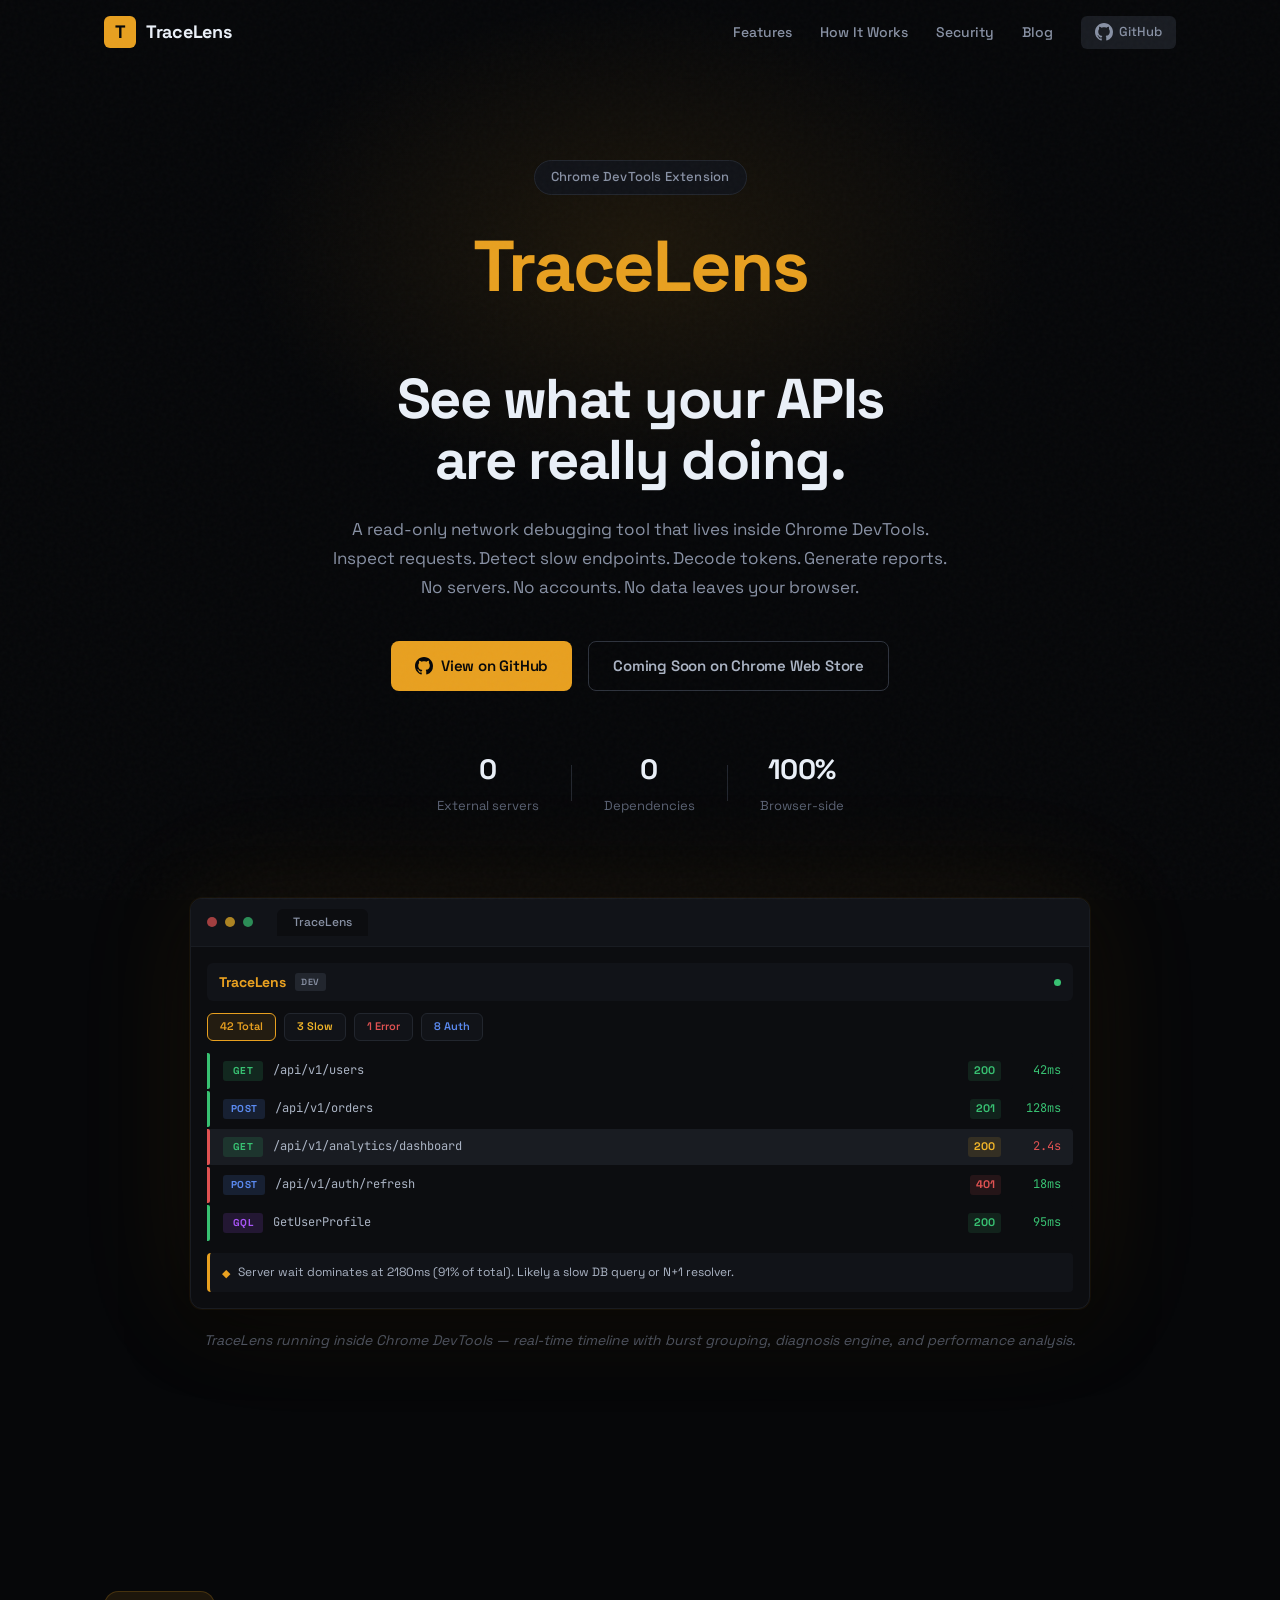
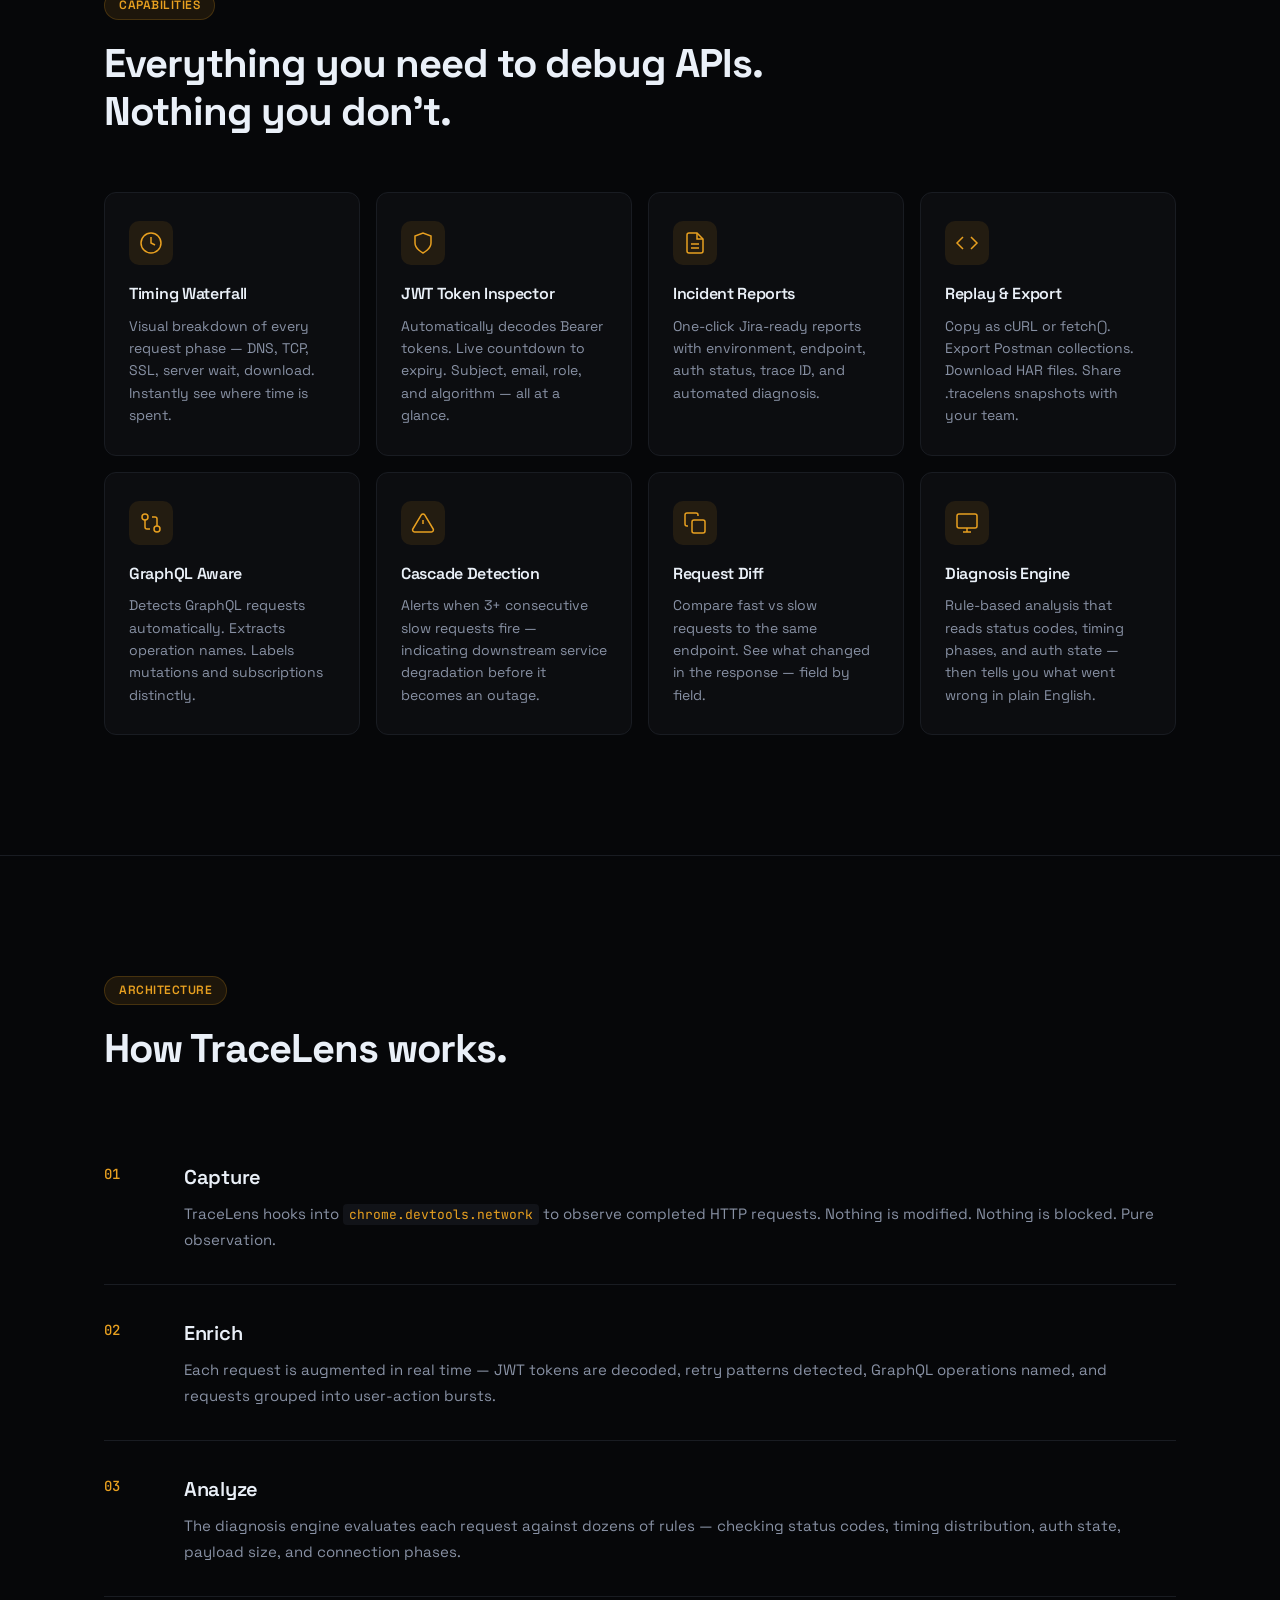
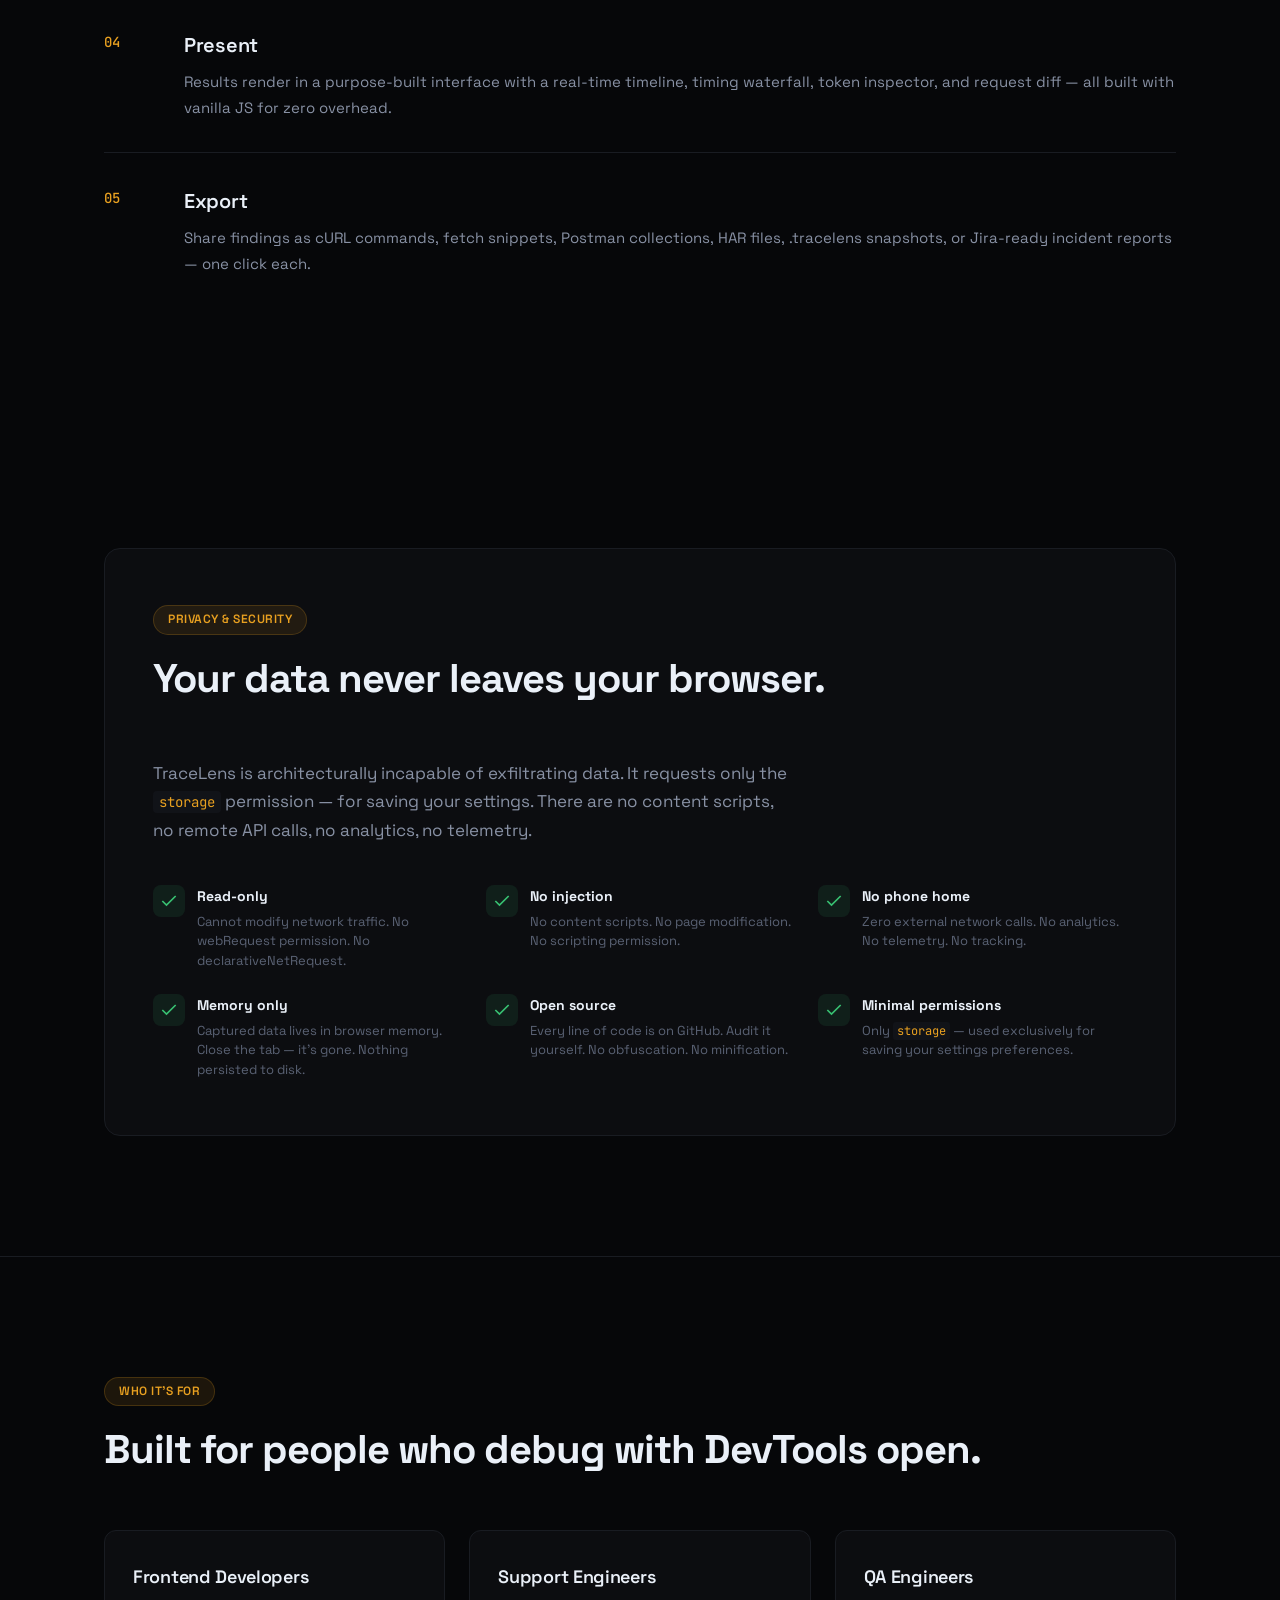
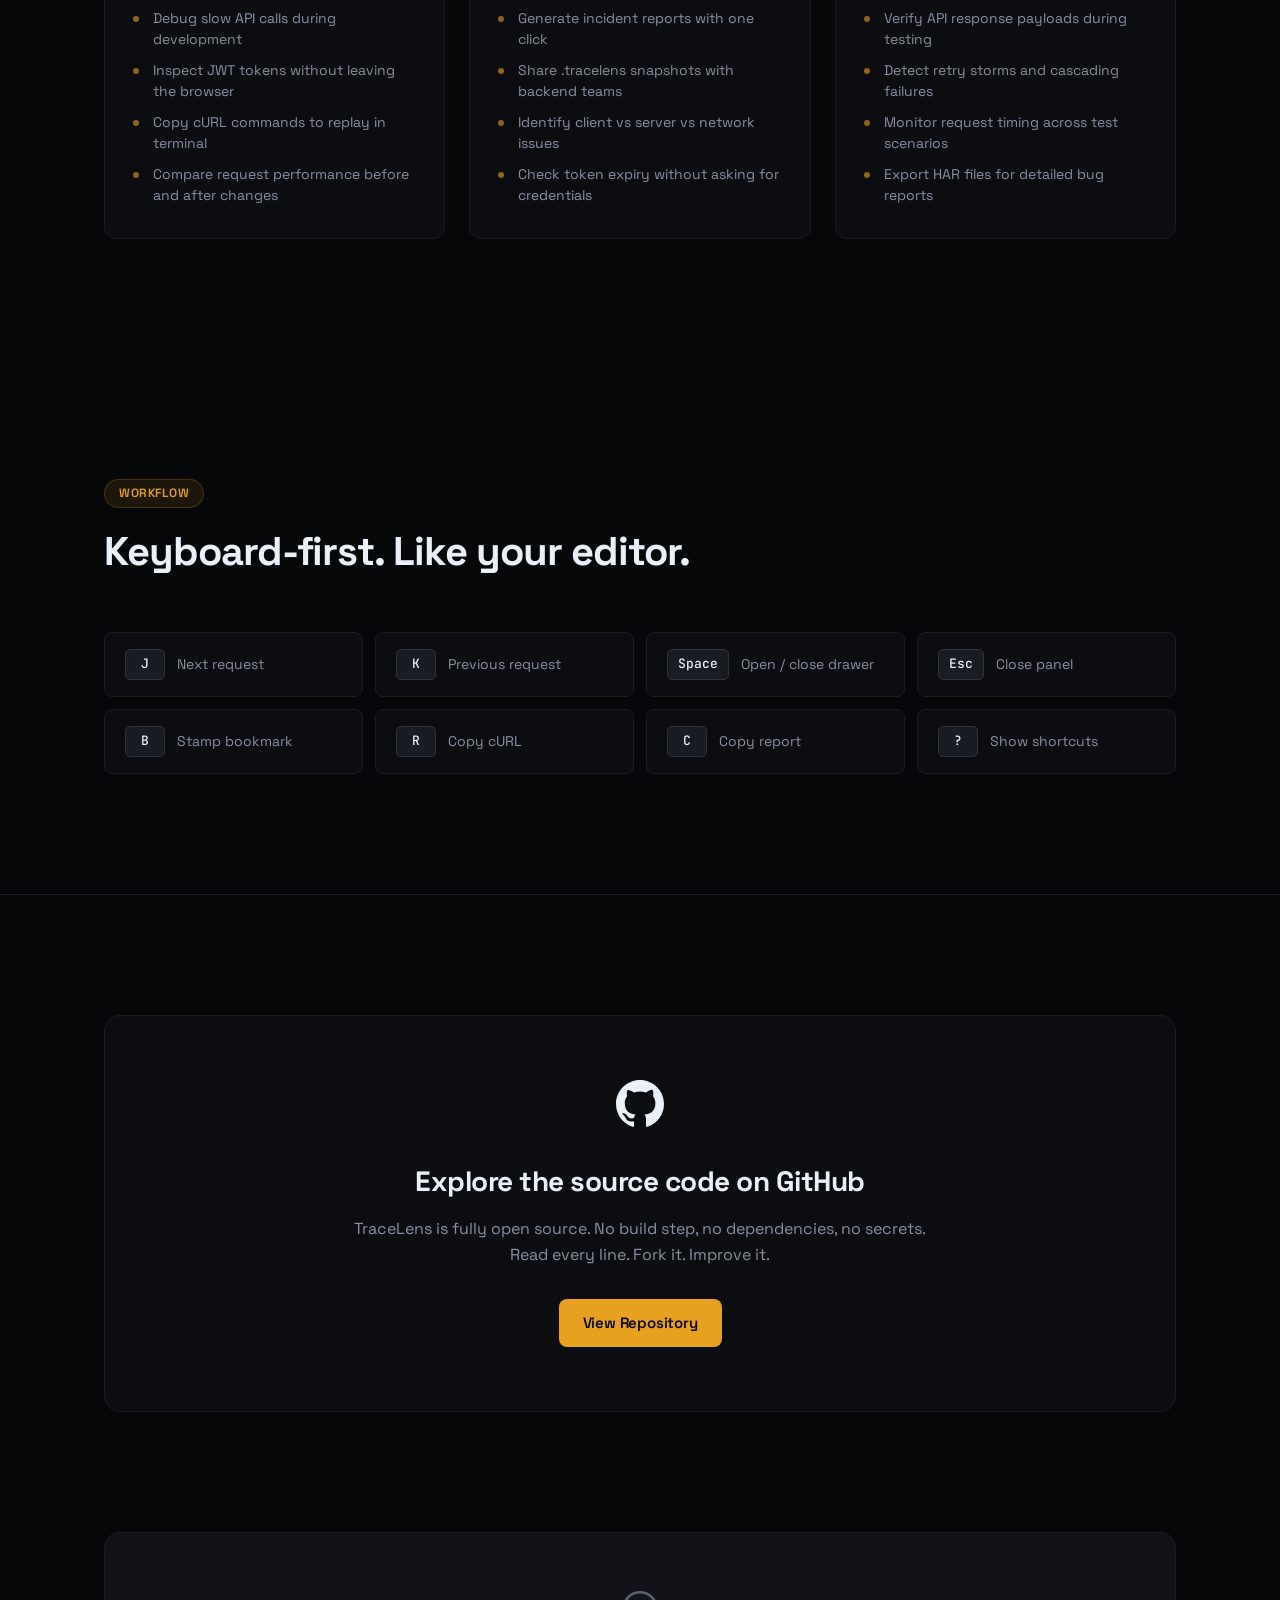
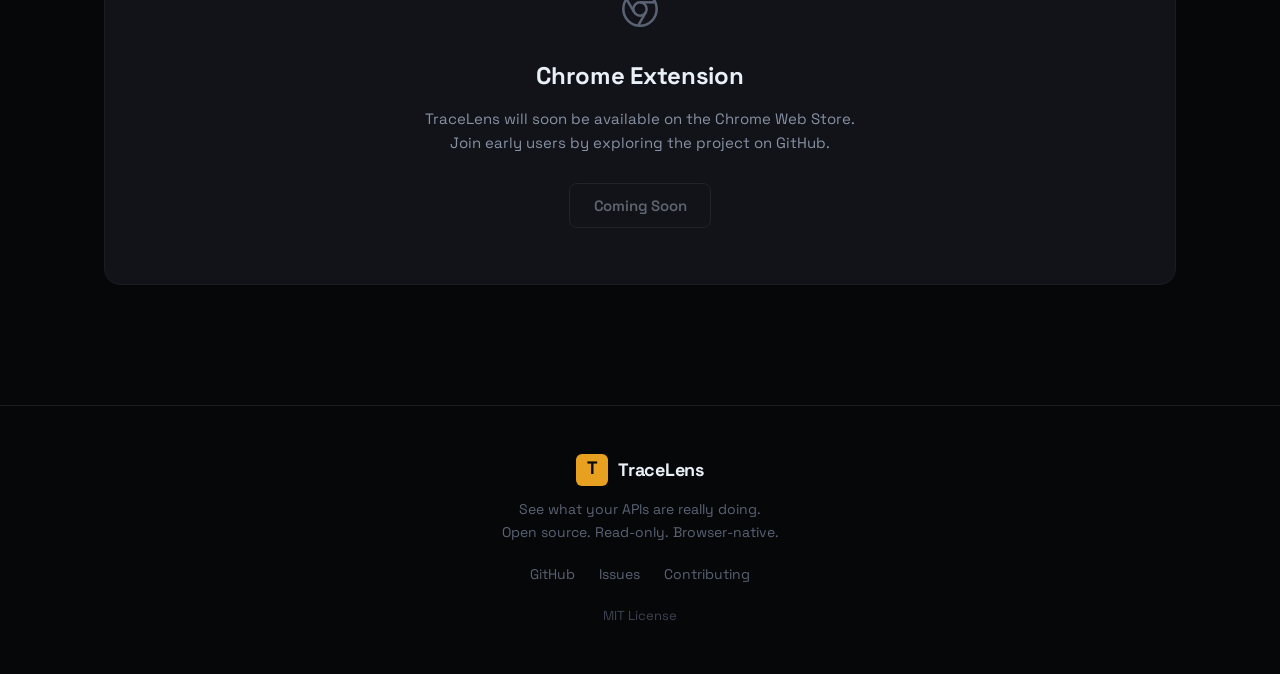
==== commit db63fbb6: "feat: add blog with SEO comparison article" ====
--- a/docs/index.html
+++ b/docs/index.html
@@ -10,6 +10,11 @@
   <meta name="author" content="TraceLens">
   <meta name="robots" content="index, follow">
   <link rel="canonical" href="https://tracelens.site">
+
+  <!-- Favicon -->
+  <link rel="icon" type="image/png" sizes="16x16" href="/favicon-16.png">
+  <link rel="icon" type="image/png" sizes="48x48" href="/favicon-48.png">
+  <link rel="apple-touch-icon" sizes="128x128" href="/favicon-128.png">
 
   <!-- Open Graph -->
   <meta property="og:type" content="website">
@@ -18,14 +23,47 @@
   <meta property="og:description" content="A read-only Chrome DevTools extension for API debugging. Inspect requests, detect slow endpoints, decode JWTs, and generate shareable incident reports.">
   <meta property="og:site_name" content="TraceLens">
   <meta property="og:locale" content="en_US">
+  <meta property="og:image" content="https://tracelens.site/favicon-128.png">
+  <meta property="og:image:width" content="128">
+  <meta property="og:image:height" content="128">
 
   <!-- Twitter -->
   <meta name="twitter:card" content="summary_large_image">
   <meta name="twitter:title" content="TraceLens — See What Your APIs Are Really Doing">
   <meta name="twitter:description" content="A read-only Chrome DevTools extension for API debugging. Inspect requests, detect slow endpoints, decode JWTs, and generate shareable incident reports.">
-
-  <!-- Favicon -->
-  <link rel="icon" type="image/png" sizes="32x32" href="../tracelens/icons/icon48.png">
+  <meta name="twitter:image" content="https://tracelens.site/favicon-128.png">
+
+  <!-- Structured Data -->
+  <script type="application/ld+json">
+  {
+    "@context": "https://schema.org",
+    "@type": "SoftwareApplication",
+    "name": "TraceLens",
+    "applicationCategory": "DeveloperApplication",
+    "operatingSystem": "Chrome",
+    "description": "A read-only Chrome DevTools extension for API debugging. Inspect requests, detect slow endpoints, decode JWTs, analyze timings, and generate incident reports — all inside your browser.",
+    "url": "https://tracelens.site",
+    "author": {
+      "@type": "Person",
+      "name": "Siddharthachuahan9"
+    },
+    "offers": {
+      "@type": "Offer",
+      "price": "0",
+      "priceCurrency": "USD"
+    },
+    "featureList": [
+      "Real-time network request capture",
+      "JWT token decoding and expiry countdown",
+      "Timing waterfall visualization",
+      "GraphQL operation detection",
+      "Cascade failure detection",
+      "One-click incident reports",
+      "cURL and fetch export",
+      "HAR file export"
+    ]
+  }
+  </script>
 
   <!-- Fonts -->
   <link rel="preconnect" href="https://fonts.googleapis.com">
@@ -50,6 +88,7 @@
         <a href="#features">Features</a>
         <a href="#how-it-works">How It Works</a>
         <a href="#security">Security</a>
+        <a href="/blog/">Blog</a>
         <a href="https://github.com/Siddharthachuahan9/TRACELENS" class="nav-gh" target="_blank" rel="noopener">
           <svg width="18" height="18" viewBox="0 0 16 16" fill="currentColor"><path d="M8 0C3.58 0 0 3.58 0 8c0 3.54 2.29 6.53 5.47 7.59.4.07.55-.17.55-.38 0-.19-.01-.82-.01-1.49-2.01.37-2.53-.49-2.69-.94-.09-.23-.48-.94-.82-1.13-.28-.15-.68-.52-.01-.53.63-.01 1.08.58 1.23.82.72 1.21 1.87.87 2.33.66.07-.52.28-.87.51-1.07-1.78-.2-3.64-.89-3.64-3.95 0-.87.31-1.59.82-2.15-.08-.2-.36-1.02.08-2.12 0 0 .67-.21 2.2.82.64-.18 1.32-.27 2-.27.68 0 1.36.09 2 .27 1.53-1.04 2.2-.82 2.2-.82.44 1.1.16 1.92.08 2.12.51.56.82 1.27.82 2.15 0 3.07-1.87 3.75-3.65 3.95.29.25.54.73.54 1.48 0 1.07-.01 1.93-.01 2.2 0 .21.15.46.55.38A8.013 8.013 0 0016 8c0-4.42-3.58-8-8-8z"/></svg>
           GitHub
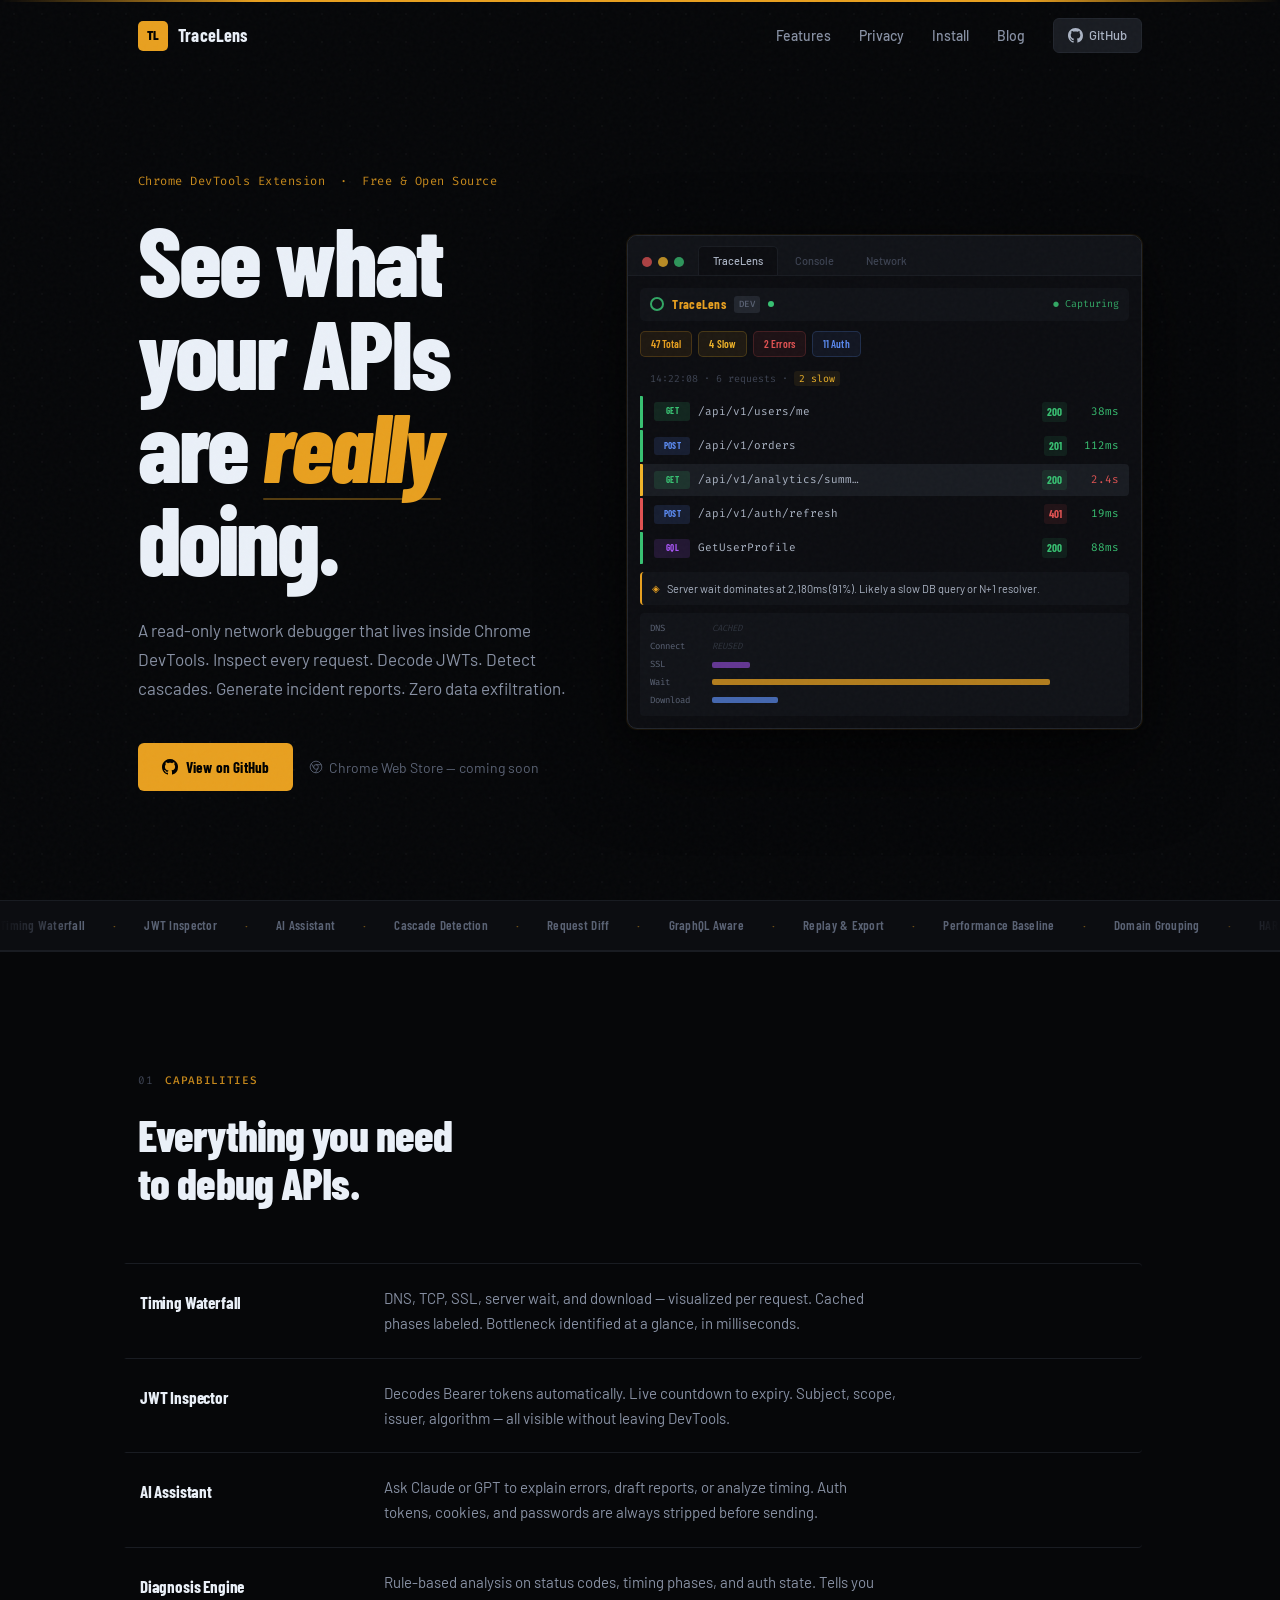
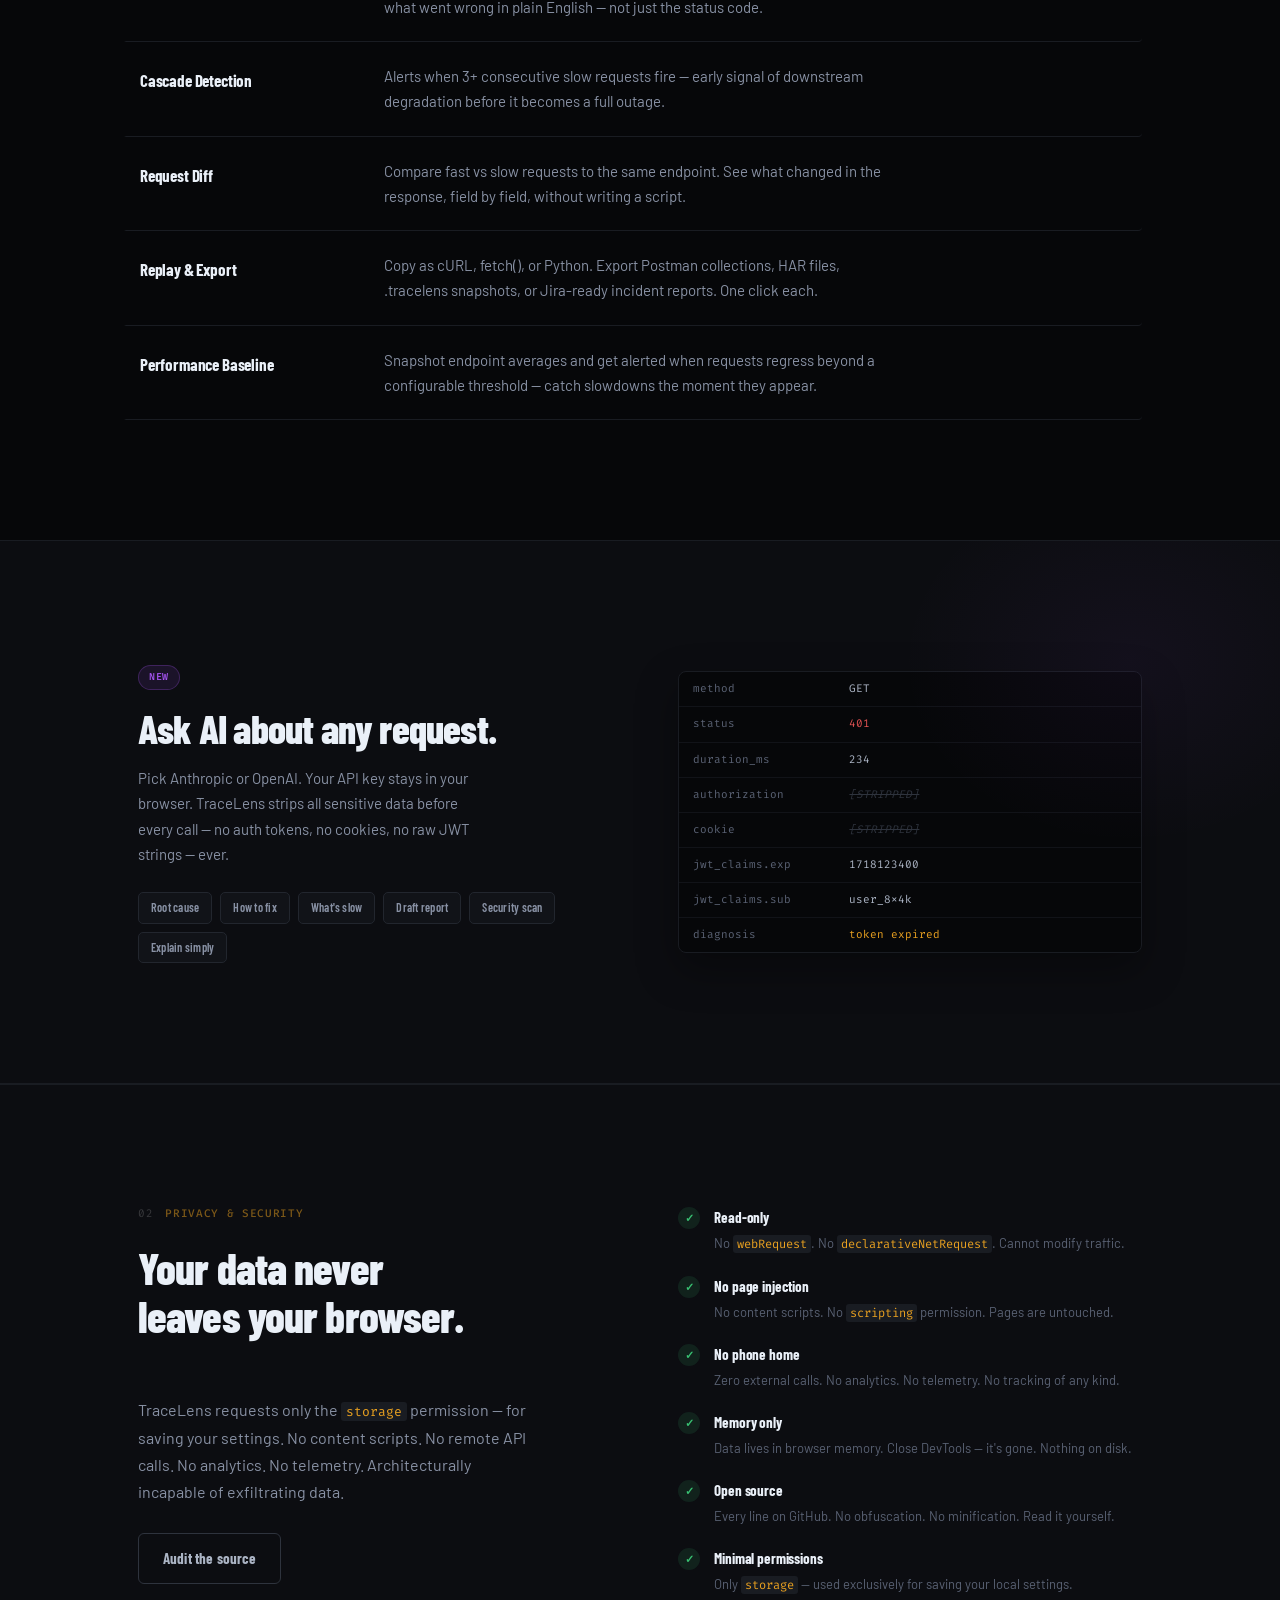
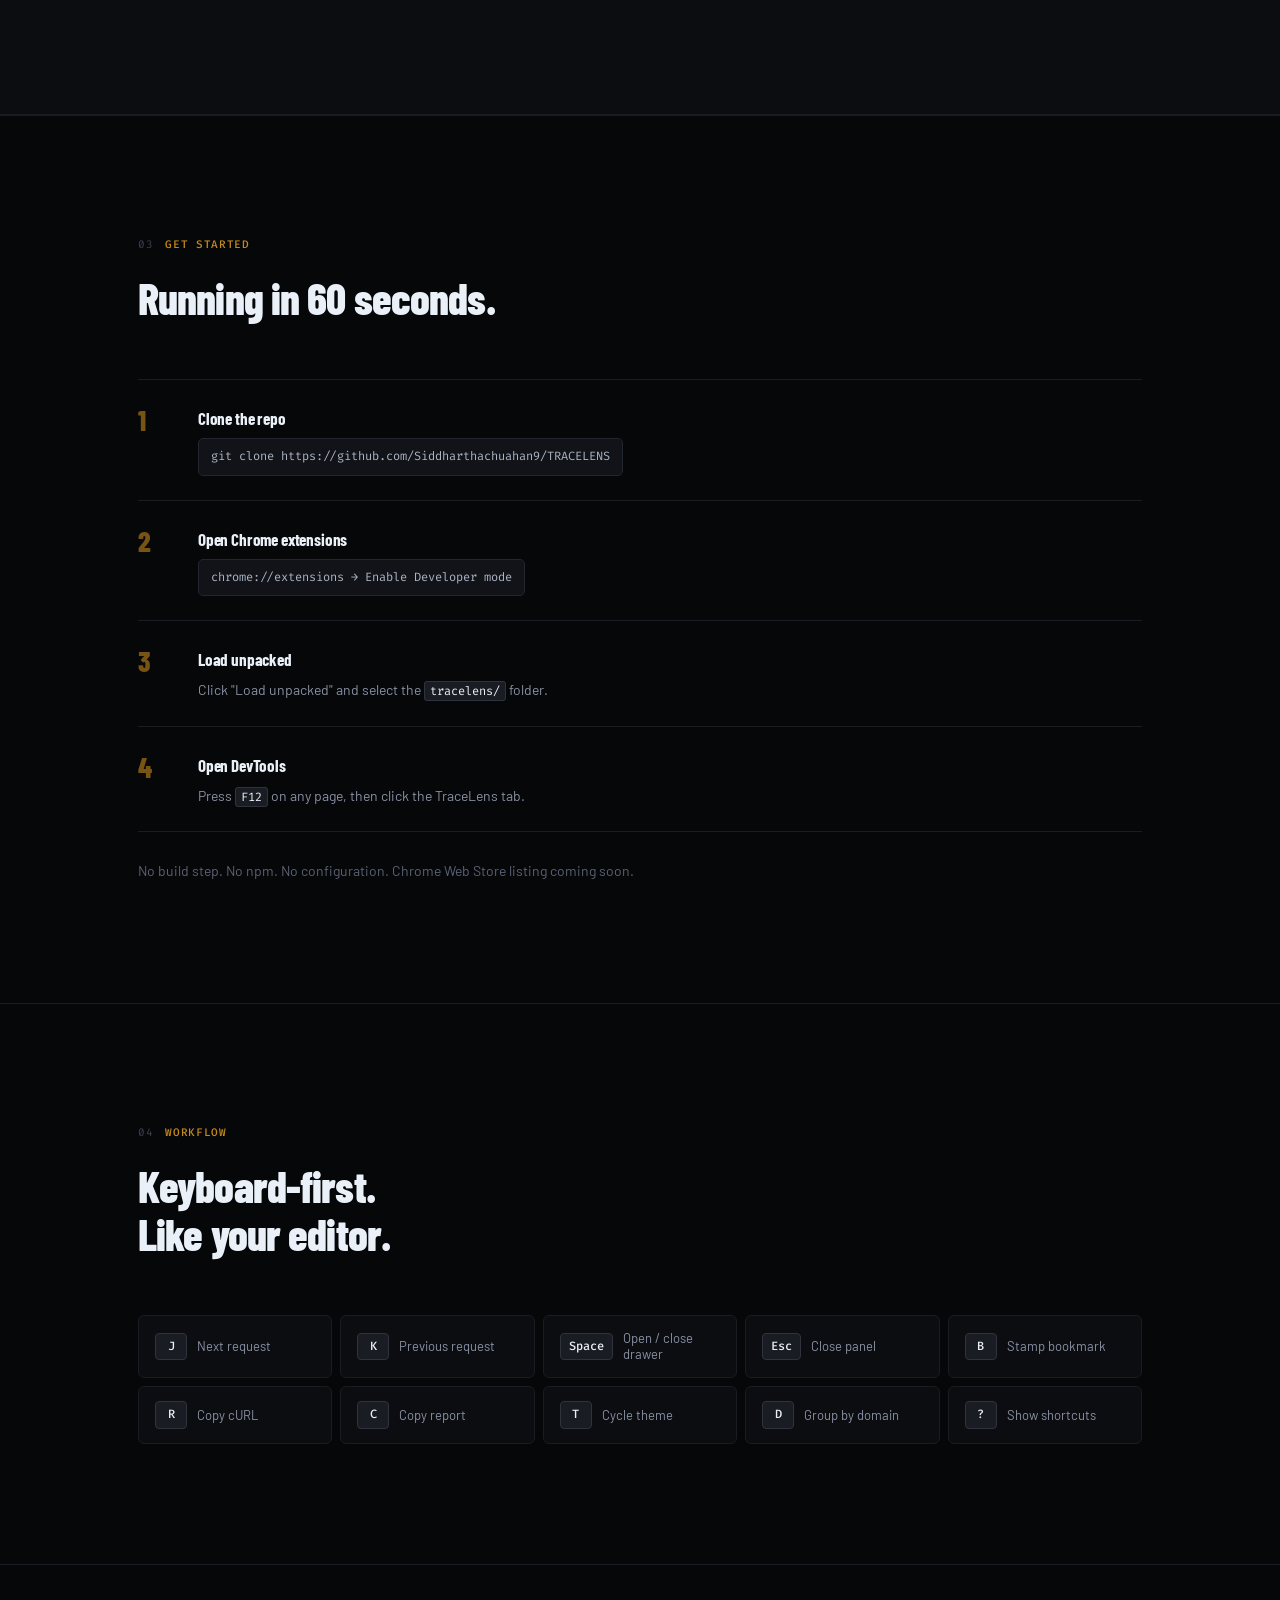
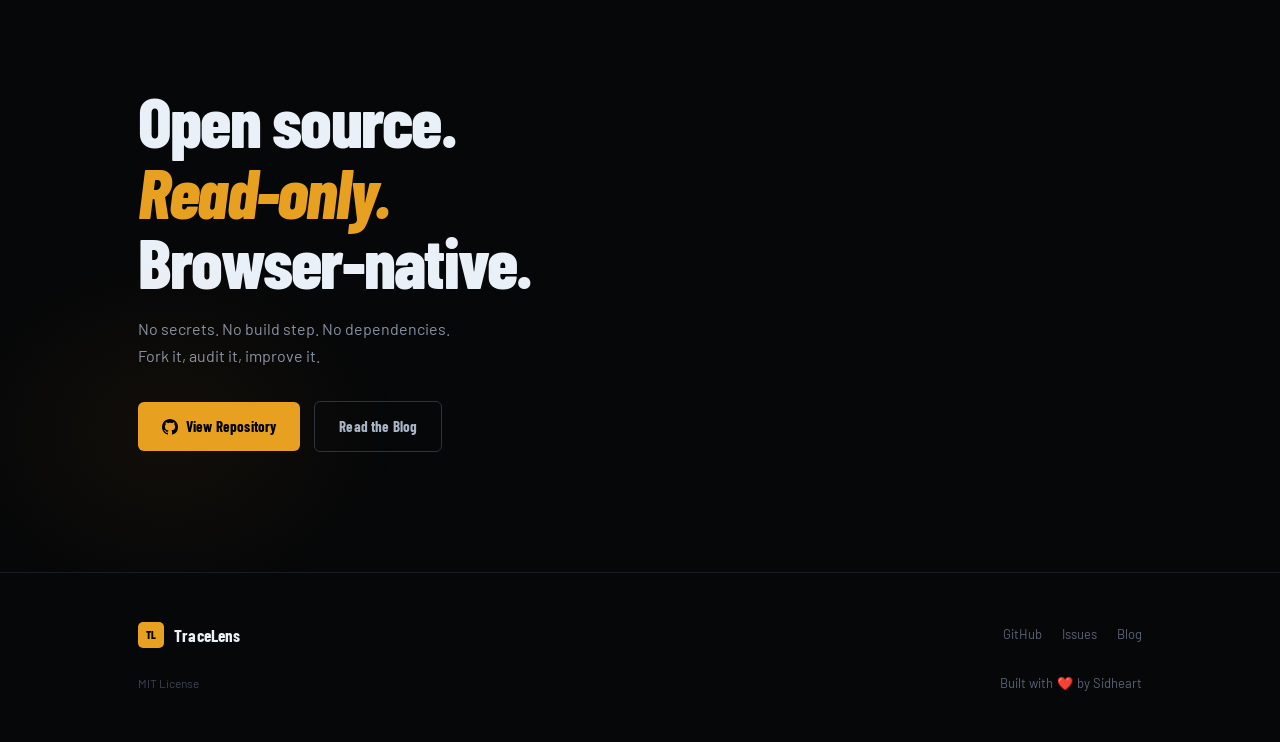
==== commit 90d434b1: "redesign: overhaul landing page with Material UI animations and AI section - Full HTML/CSS/JS rewrit" ====
--- a/docs/index.html
+++ b/docs/index.html
@@ -3,94 +3,53 @@
 <head>
   <meta charset="utf-8">
   <meta name="viewport" content="width=device-width, initial-scale=1">
-
   <title>TraceLens — See What Your APIs Are Really Doing</title>
   <meta name="description" content="TraceLens is a read-only Chrome DevTools extension for API debugging. Inspect requests, detect slow endpoints, decode JWTs, analyze timings, and generate incident reports — all inside your browser.">
-  <meta name="keywords" content="api debugger, network request debugger, browser api debugging, api performance debugging, devtools extension, chrome devtools, jwt debugger, api inspector, network analyzer, graphql debugger, rest api debugger, request timing, incident report generator">
-  <meta name="author" content="TraceLens">
   <meta name="robots" content="index, follow">
+  <meta name="google-site-verification" content="cQez6Fm4BL5PNGFFWTFqgojOe7mS8j2bYMSmt9hEYII" />
   <link rel="canonical" href="https://tracelens.site">
-
-  <!-- Favicon -->
   <link rel="icon" type="image/png" sizes="16x16" href="/favicon-16.png">
   <link rel="icon" type="image/png" sizes="48x48" href="/favicon-48.png">
   <link rel="apple-touch-icon" sizes="128x128" href="/favicon-128.png">
 
-  <!-- Open Graph -->
   <meta property="og:type" content="website">
   <meta property="og:url" content="https://tracelens.site">
   <meta property="og:title" content="TraceLens — See What Your APIs Are Really Doing">
-  <meta property="og:description" content="A read-only Chrome DevTools extension for API debugging. Inspect requests, detect slow endpoints, decode JWTs, and generate shareable incident reports.">
-  <meta property="og:site_name" content="TraceLens">
-  <meta property="og:locale" content="en_US">
+  <meta property="og:description" content="A read-only Chrome DevTools extension for API debugging.">
   <meta property="og:image" content="https://tracelens.site/favicon-128.png">
-  <meta property="og:image:width" content="128">
-  <meta property="og:image:height" content="128">
-
-  <!-- Twitter -->
   <meta name="twitter:card" content="summary_large_image">
   <meta name="twitter:title" content="TraceLens — See What Your APIs Are Really Doing">
-  <meta name="twitter:description" content="A read-only Chrome DevTools extension for API debugging. Inspect requests, detect slow endpoints, decode JWTs, and generate shareable incident reports.">
+  <meta name="twitter:description" content="A read-only Chrome DevTools extension for API debugging.">
   <meta name="twitter:image" content="https://tracelens.site/favicon-128.png">
 
-  <!-- Structured Data -->
   <script type="application/ld+json">
-  {
-    "@context": "https://schema.org",
-    "@type": "SoftwareApplication",
-    "name": "TraceLens",
-    "applicationCategory": "DeveloperApplication",
-    "operatingSystem": "Chrome",
-    "description": "A read-only Chrome DevTools extension for API debugging. Inspect requests, detect slow endpoints, decode JWTs, analyze timings, and generate incident reports — all inside your browser.",
-    "url": "https://tracelens.site",
-    "author": {
-      "@type": "Person",
-      "name": "Siddharthachuahan9"
-    },
-    "offers": {
-      "@type": "Offer",
-      "price": "0",
-      "priceCurrency": "USD"
-    },
-    "featureList": [
-      "Real-time network request capture",
-      "JWT token decoding and expiry countdown",
-      "Timing waterfall visualization",
-      "GraphQL operation detection",
-      "Cascade failure detection",
-      "One-click incident reports",
-      "cURL and fetch export",
-      "HAR file export"
-    ]
-  }
+  {"@context":"https://schema.org","@type":"SoftwareApplication","name":"TraceLens","applicationCategory":"DeveloperApplication","operatingSystem":"Chrome","description":"A read-only Chrome DevTools extension for API debugging.","url":"https://tracelens.site","author":{"@type":"Person","name":"Sidheart"},"offers":{"@type":"Offer","price":"0","priceCurrency":"USD"}}
   </script>
 
-  <!-- Fonts -->
   <link rel="preconnect" href="https://fonts.googleapis.com">
   <link rel="preconnect" href="https://fonts.gstatic.com" crossorigin>
-  <link href="https://fonts.googleapis.com/css2?family=Space+Grotesk:wght@400;500;600;700&family=JetBrains+Mono:wght@400;500&display=swap" rel="stylesheet">
-
+  <link href="https://fonts.googleapis.com/css2?family=Barlow:ital,wght@0,400;0,500;0,600;1,400&family=Barlow+Condensed:ital,wght@0,600;0,700;0,800;1,700;1,800&family=Fira+Code:wght@400;500&display=swap" rel="stylesheet">
   <link rel="stylesheet" href="styles.css">
 </head>
 <body>
 
-  <!-- Grain texture -->
   <div class="grain" aria-hidden="true"></div>
-
-  <!-- Navigation -->
-  <nav class="nav">
+  <div class="top-bar" aria-hidden="true"></div>
+
+  <!-- Nav -->
+  <nav class="nav" id="nav">
     <div class="nav-inner">
       <a href="#" class="nav-brand">
-        <span class="nav-logo">T</span>
+        <span class="nav-mark">TL</span>
         <span class="nav-name">TraceLens</span>
       </a>
       <div class="nav-links">
-        <a href="#features">Features</a>
-        <a href="#how-it-works">How It Works</a>
-        <a href="#security">Security</a>
-        <a href="/blog/">Blog</a>
-        <a href="https://github.com/Siddharthachuahan9/TRACELENS" class="nav-gh" target="_blank" rel="noopener">
-          <svg width="18" height="18" viewBox="0 0 16 16" fill="currentColor"><path d="M8 0C3.58 0 0 3.58 0 8c0 3.54 2.29 6.53 5.47 7.59.4.07.55-.17.55-.38 0-.19-.01-.82-.01-1.49-2.01.37-2.53-.49-2.69-.94-.09-.23-.48-.94-.82-1.13-.28-.15-.68-.52-.01-.53.63-.01 1.08.58 1.23.82.72 1.21 1.87.87 2.33.66.07-.52.28-.87.51-1.07-1.78-.2-3.64-.89-3.64-3.95 0-.87.31-1.59.82-2.15-.08-.2-.36-1.02.08-2.12 0 0 .67-.21 2.2.82.64-.18 1.32-.27 2-.27.68 0 1.36.09 2 .27 1.53-1.04 2.2-.82 2.2-.82.44 1.1.16 1.92.08 2.12.51.56.82 1.27.82 2.15 0 3.07-1.87 3.75-3.65 3.95.29.25.54.73.54 1.48 0 1.07-.01 1.93-.01 2.2 0 .21.15.46.55.38A8.013 8.013 0 0016 8c0-4.42-3.58-8-8-8z"/></svg>
+        <a href="#features" class="nav-link">Features</a>
+        <a href="#privacy" class="nav-link">Privacy</a>
+        <a href="#install" class="nav-link">Install</a>
+        <a href="/blog/" class="nav-link">Blog</a>
+        <a href="https://github.com/Siddharthachuahan9/TRACELENS" class="nav-gh ripple" target="_blank" rel="noopener">
+          <svg width="15" height="15" viewBox="0 0 16 16" fill="currentColor" aria-hidden="true"><path d="M8 0C3.58 0 0 3.58 0 8c0 3.54 2.29 6.53 5.47 7.59.4.07.55-.17.55-.38 0-.19-.01-.82-.01-1.49-2.01.37-2.53-.49-2.69-.94-.09-.23-.48-.94-.82-1.13-.28-.15-.68-.52-.01-.53.63-.01 1.08.58 1.23.82.72 1.21 1.87.87 2.33.66.07-.52.28-.87.51-1.07-1.78-.2-3.64-.89-3.64-3.95 0-.87.31-1.59.82-2.15-.08-.2-.36-1.02.08-2.12 0 0 .67-.21 2.2.82.64-.18 1.32-.27 2-.27.68 0 1.36.09 2 .27 1.53-1.04 2.2-.82 2.2-.82.44 1.1.16 1.92.08 2.12.51.56.82 1.27.82 2.15 0 3.07-1.87 3.75-3.65 3.95.29.25.54.73.54 1.48 0 1.07-.01 1.93-.01 2.2 0 .21.15.46.55.38A8.013 8.013 0 0016 8c0-4.42-3.58-8-8-8z"/></svg>
           GitHub
         </a>
       </div>
@@ -98,385 +57,388 @@
   </nav>
 
   <!-- Hero -->
-  <header class="hero">
-    <div class="hero-inner">
-      <div class="hero-badge">Chrome DevTools Extension</div>
+  <section class="hero">
+    <div class="hero-text reveal-left">
+      <div class="hero-kicker">Chrome DevTools Extension &nbsp;·&nbsp; Free &amp; Open Source</div>
       <h1 class="hero-title">
-        <span class="hero-trace">TraceLens</span><br>
-        <span class="hero-sub">See what your APIs<br>are really doing.</span>
+        See what<br>your APIs<br>are <em>really</em><br>doing.
       </h1>
-      <p class="hero-desc">
-        A read-only network debugging tool that lives inside Chrome DevTools.<br>
-        Inspect requests. Detect slow endpoints. Decode tokens. Generate reports.<br>
-        No servers. No accounts. No data leaves your browser.
+      <p class="hero-body">
+        A read-only network debugger that lives inside Chrome DevTools.
+        Inspect every request. Decode JWTs. Detect cascades.
+        Generate incident reports. Zero data exfiltration.
       </p>
       <div class="hero-actions">
-        <a href="https://github.com/Siddharthachuahan9/TRACELENS" class="btn btn-primary" target="_blank" rel="noopener">
-          <svg width="18" height="18" viewBox="0 0 16 16" fill="currentColor"><path d="M8 0C3.58 0 0 3.58 0 8c0 3.54 2.29 6.53 5.47 7.59.4.07.55-.17.55-.38 0-.19-.01-.82-.01-1.49-2.01.37-2.53-.49-2.69-.94-.09-.23-.48-.94-.82-1.13-.28-.15-.68-.52-.01-.53.63-.01 1.08.58 1.23.82.72 1.21 1.87.87 2.33.66.07-.52.28-.87.51-1.07-1.78-.2-3.64-.89-3.64-3.95 0-.87.31-1.59.82-2.15-.08-.2-.36-1.02.08-2.12 0 0 .67-.21 2.2.82.64-.18 1.32-.27 2-.27.68 0 1.36.09 2 .27 1.53-1.04 2.2-.82 2.2-.82.44 1.1.16 1.92.08 2.12.51.56.82 1.27.82 2.15 0 3.07-1.87 3.75-3.65 3.95.29.25.54.73.54 1.48 0 1.07-.01 1.93-.01 2.2 0 .21.15.46.55.38A8.013 8.013 0 0016 8c0-4.42-3.58-8-8-8z"/></svg>
+        <a href="https://github.com/Siddharthachuahan9/TRACELENS" class="btn-primary ripple" target="_blank" rel="noopener">
+          <svg width="16" height="16" viewBox="0 0 16 16" fill="currentColor" aria-hidden="true"><path d="M8 0C3.58 0 0 3.58 0 8c0 3.54 2.29 6.53 5.47 7.59.4.07.55-.17.55-.38 0-.19-.01-.82-.01-1.49-2.01.37-2.53-.49-2.69-.94-.09-.23-.48-.94-.82-1.13-.28-.15-.68-.52-.01-.53.63-.01 1.08.58 1.23.82.72 1.21 1.87.87 2.33.66.07-.52.28-.87.51-1.07-1.78-.2-3.64-.89-3.64-3.95 0-.87.31-1.59.82-2.15-.08-.2-.36-1.02.08-2.12 0 0 .67-.21 2.2.82.64-.18 1.32-.27 2-.27.68 0 1.36.09 2 .27 1.53-1.04 2.2-.82 2.2-.82.44 1.1.16 1.92.08 2.12.51.56.82 1.27.82 2.15 0 3.07-1.87 3.75-3.65 3.95.29.25.54.73.54 1.48 0 1.07-.01 1.93-.01 2.2 0 .21.15.46.55.38A8.013 8.013 0 0016 8c0-4.42-3.58-8-8-8z"/></svg>
           View on GitHub
         </a>
-        <a href="#chrome-extension" class="btn btn-outline">
-          Coming Soon on Chrome Web Store
-        </a>
-      </div>
-      <div class="hero-stats">
-        <div class="stat">
-          <span class="stat-val">0</span>
-          <span class="stat-label">External servers</span>
-        </div>
-        <div class="stat-sep"></div>
-        <div class="stat">
-          <span class="stat-val">0</span>
-          <span class="stat-label">Dependencies</span>
-        </div>
-        <div class="stat-sep"></div>
-        <div class="stat">
-          <span class="stat-val">100%</span>
-          <span class="stat-label">Browser-side</span>
-        </div>
-      </div>
-    </div>
-  </header>
-
-  <!-- Product Screenshot -->
-  <section class="screenshot-section">
-    <div class="container">
-      <div class="screenshot-frame">
-        <!-- Replace with actual screenshot -->
-        <div class="screenshot-placeholder">
-          <div class="screenshot-chrome-bar">
-            <span class="chrome-dot"></span>
-            <span class="chrome-dot"></span>
-            <span class="chrome-dot"></span>
-            <span class="chrome-tab">TraceLens</span>
-          </div>
-          <div class="screenshot-body">
-            <div class="mock-header">
-              <span class="mock-brand">TraceLens</span>
-              <span class="mock-badge">DEV</span>
-              <span class="mock-dot"></span>
-            </div>
-            <div class="mock-chips">
-              <span class="mock-chip active">42 Total</span>
-              <span class="mock-chip warn">3 Slow</span>
-              <span class="mock-chip err">1 Error</span>
-              <span class="mock-chip auth">8 Auth</span>
-            </div>
-            <div class="mock-rows">
-              <div class="mock-row">
-                <span class="mock-edge green"></span>
-                <span class="mock-method get">GET</span>
-                <span class="mock-path">/api/v1/users</span>
-                <span class="mock-status ok">200</span>
-                <span class="mock-dur fast">42ms</span>
-              </div>
-              <div class="mock-row">
-                <span class="mock-edge green"></span>
-                <span class="mock-method post">POST</span>
-                <span class="mock-path">/api/v1/orders</span>
-                <span class="mock-status ok">201</span>
-                <span class="mock-dur fast">128ms</span>
-              </div>
-              <div class="mock-row highlight">
-                <span class="mock-edge red"></span>
-                <span class="mock-method get">GET</span>
-                <span class="mock-path">/api/v1/analytics/dashboard</span>
-                <span class="mock-status warn">200</span>
-                <span class="mock-dur slow">2.4s</span>
-              </div>
-              <div class="mock-row">
-                <span class="mock-edge red"></span>
-                <span class="mock-method post">POST</span>
-                <span class="mock-path">/api/v1/auth/refresh</span>
-                <span class="mock-status err">401</span>
-                <span class="mock-dur fast">18ms</span>
-              </div>
-              <div class="mock-row">
-                <span class="mock-edge green"></span>
-                <span class="mock-method gql">GQL</span>
-                <span class="mock-path">GetUserProfile</span>
-                <span class="mock-status ok">200</span>
-                <span class="mock-dur fast">95ms</span>
-              </div>
-            </div>
-            <div class="mock-diagnosis">
-              <span class="mock-diag-icon">&#9670;</span>
-              <span>Server wait dominates at 2180ms (91% of total). Likely a slow DB query or N+1 resolver.</span>
-            </div>
-          </div>
-        </div>
-        <p class="screenshot-caption">TraceLens running inside Chrome DevTools — real-time timeline with burst grouping, diagnosis engine, and performance analysis.</p>
-      </div>
-    </div>
-  </section>
+        <span class="btn-ghost">
+          <svg width="14" height="14" viewBox="0 0 24 24" fill="none" stroke="currentColor" stroke-width="1.5" aria-hidden="true"><circle cx="12" cy="12" r="10"/><circle cx="12" cy="12" r="4"/><line x1="21.17" y1="8" x2="12" y2="8"/><line x1="3.95" y1="6.06" x2="8.54" y2="14"/><line x1="10.88" y1="21.94" x2="15.46" y2="14"/></svg>
+          Chrome Web Store — coming soon
+        </span>
+      </div>
+    </div>
+
+    <div class="hero-visual reveal-right" aria-hidden="true">
+      <div class="panel-glow"></div>
+      <div class="mock-panel floating">
+        <div class="mock-chrome">
+          <span class="mock-dot red"></span>
+          <span class="mock-dot yellow"></span>
+          <span class="mock-dot green"></span>
+          <span class="mock-tab-strip">
+            <span class="mock-tab active">TraceLens</span>
+            <span class="mock-tab">Console</span>
+            <span class="mock-tab">Network</span>
+          </span>
+        </div>
+        <div class="mock-body">
+          <div class="mock-header">
+            <div class="mock-gauge"></div>
+            <span class="mock-brand">TraceLens</span>
+            <span class="mock-env">DEV</span>
+            <div class="mock-live-dot"></div>
+            <div class="mock-spacer"></div>
+            <span class="mock-cap">● Capturing</span>
+          </div>
+          <div class="mock-summary">
+            <span class="chip chip-total">47 Total</span>
+            <span class="chip chip-slow">4 Slow</span>
+            <span class="chip chip-err">2 Errors</span>
+            <span class="chip chip-auth">11 Auth</span>
+          </div>
+          <div class="mock-rows">
+            <div class="mock-burst">14:22:08 · 6 requests · <span class="b-slow">2 slow</span></div>
+            <div class="mock-row">
+              <span class="edge green"></span>
+              <span class="meth get">GET</span>
+              <span class="path">/api/v1/users/me</span>
+              <span class="mock-spacer"></span>
+              <span class="stat ok">200</span>
+              <span class="dur fast">38ms</span>
+            </div>
+            <div class="mock-row">
+              <span class="edge green"></span>
+              <span class="meth post">POST</span>
+              <span class="path">/api/v1/orders</span>
+              <span class="mock-spacer"></span>
+              <span class="stat ok">201</span>
+              <span class="dur fast">112ms</span>
+            </div>
+            <div class="mock-row sel">
+              <span class="edge yellow"></span>
+              <span class="meth get">GET</span>
+              <span class="path">/api/v1/analytics/summary</span>
+              <span class="mock-spacer"></span>
+              <span class="stat ok">200</span>
+              <span class="dur slow">2.4s</span>
+            </div>
+            <div class="mock-row">
+              <span class="edge red"></span>
+              <span class="meth post">POST</span>
+              <span class="path">/api/v1/auth/refresh</span>
+              <span class="mock-spacer"></span>
+              <span class="stat err">401</span>
+              <span class="dur fast">19ms</span>
+            </div>
+            <div class="mock-row">
+              <span class="edge green"></span>
+              <span class="meth gql">GQL</span>
+              <span class="path">GetUserProfile</span>
+              <span class="mock-spacer"></span>
+              <span class="stat ok">200</span>
+              <span class="dur fast">88ms</span>
+            </div>
+          </div>
+          <div class="mock-diag">
+            <span class="diag-icon">◈</span>
+            Server wait dominates at 2,180ms (91%). Likely a slow DB query or N+1 resolver.
+          </div>
+          <div class="mock-wf">
+            <div class="wf-row"><span class="wf-lbl">DNS</span><span class="wf-val dim">CACHED</span></div>
+            <div class="wf-row"><span class="wf-lbl">Connect</span><span class="wf-val dim">REUSED</span></div>
+            <div class="wf-row"><span class="wf-lbl">SSL</span><div class="wf-bar ssl" style="width:8%"></div></div>
+            <div class="wf-row"><span class="wf-lbl">Wait</span><div class="wf-bar wait" style="width:72%"></div></div>
+            <div class="wf-row"><span class="wf-lbl">Download</span><div class="wf-bar dl" style="width:14%"></div></div>
+          </div>
+        </div>
+      </div>
+    </div>
+  </section>
+
+  <!-- Marquee ticker -->
+  <div class="ticker" aria-hidden="true">
+    <div class="ticker-track">
+      <span>Timing Waterfall</span><span class="sep">·</span>
+      <span>JWT Inspector</span><span class="sep">·</span>
+      <span>AI Assistant</span><span class="sep">·</span>
+      <span>Cascade Detection</span><span class="sep">·</span>
+      <span>Request Diff</span><span class="sep">·</span>
+      <span>GraphQL Aware</span><span class="sep">·</span>
+      <span>Replay &amp; Export</span><span class="sep">·</span>
+      <span>Performance Baseline</span><span class="sep">·</span>
+      <span>Domain Grouping</span><span class="sep">·</span>
+      <span>HAR Export</span><span class="sep">·</span>
+      <span>Incident Reports</span><span class="sep">·</span>
+      <span>Timing Waterfall</span><span class="sep">·</span>
+      <span>JWT Inspector</span><span class="sep">·</span>
+      <span>AI Assistant</span><span class="sep">·</span>
+      <span>Cascade Detection</span><span class="sep">·</span>
+      <span>Request Diff</span><span class="sep">·</span>
+      <span>GraphQL Aware</span><span class="sep">·</span>
+      <span>Replay &amp; Export</span><span class="sep">·</span>
+      <span>Performance Baseline</span><span class="sep">·</span>
+    </div>
+  </div>
 
   <!-- Features -->
-  <section class="features" id="features">
-    <div class="container">
-      <div class="section-header">
-        <span class="section-tag">Capabilities</span>
-        <h2 class="section-title">Everything you need to debug APIs.<br>Nothing you don't.</h2>
-      </div>
-      <div class="feature-grid">
-        <div class="feature-card">
-          <div class="feature-icon">
-            <svg width="24" height="24" viewBox="0 0 24 24" fill="none" stroke="currentColor" stroke-width="1.5"><circle cx="12" cy="12" r="10"/><polyline points="12 6 12 12 16 14"/></svg>
-          </div>
-          <h3>Timing Waterfall</h3>
-          <p>Visual breakdown of every request phase — DNS, TCP, SSL, server wait, download. Instantly see where time is spent.</p>
-        </div>
-        <div class="feature-card">
-          <div class="feature-icon">
-            <svg width="24" height="24" viewBox="0 0 24 24" fill="none" stroke="currentColor" stroke-width="1.5"><path d="M12 22s8-4 8-10V5l-8-3-8 3v7c0 6 8 10 8 10z"/></svg>
-          </div>
-          <h3>JWT Token Inspector</h3>
-          <p>Automatically decodes Bearer tokens. Live countdown to expiry. Subject, email, role, and algorithm — all at a glance.</p>
-        </div>
-        <div class="feature-card">
-          <div class="feature-icon">
-            <svg width="24" height="24" viewBox="0 0 24 24" fill="none" stroke="currentColor" stroke-width="1.5"><path d="M14 2H6a2 2 0 00-2 2v16a2 2 0 002 2h12a2 2 0 002-2V8z"/><polyline points="14 2 14 8 20 8"/><line x1="16" y1="13" x2="8" y2="13"/><line x1="16" y1="17" x2="8" y2="17"/></svg>
-          </div>
-          <h3>Incident Reports</h3>
-          <p>One-click Jira-ready reports with environment, endpoint, auth status, trace ID, and automated diagnosis.</p>
-        </div>
-        <div class="feature-card">
-          <div class="feature-icon">
-            <svg width="24" height="24" viewBox="0 0 24 24" fill="none" stroke="currentColor" stroke-width="1.5"><polyline points="16 18 22 12 16 6"/><polyline points="8 6 2 12 8 18"/></svg>
-          </div>
-          <h3>Replay & Export</h3>
-          <p>Copy as cURL or fetch(). Export Postman collections. Download HAR files. Share .tracelens snapshots with your team.</p>
-        </div>
-        <div class="feature-card">
-          <div class="feature-icon">
-            <svg width="24" height="24" viewBox="0 0 24 24" fill="none" stroke="currentColor" stroke-width="1.5"><circle cx="18" cy="18" r="3"/><circle cx="6" cy="6" r="3"/><path d="M13 6h3a2 2 0 012 2v7"/><path d="M11 18H8a2 2 0 01-2-2V9"/></svg>
-          </div>
-          <h3>GraphQL Aware</h3>
-          <p>Detects GraphQL requests automatically. Extracts operation names. Labels mutations and subscriptions distinctly.</p>
-        </div>
-        <div class="feature-card">
-          <div class="feature-icon">
-            <svg width="24" height="24" viewBox="0 0 24 24" fill="none" stroke="currentColor" stroke-width="1.5"><path d="M10.29 3.86L1.82 18a2 2 0 001.71 3h16.94a2 2 0 001.71-3L13.71 3.86a2 2 0 00-3.42 0z"/><line x1="12" y1="9" x2="12" y2="13"/><line x1="12" y1="17" x2="12.01" y2="17"/></svg>
-          </div>
-          <h3>Cascade Detection</h3>
-          <p>Alerts when 3+ consecutive slow requests fire — indicating downstream service degradation before it becomes an outage.</p>
-        </div>
-        <div class="feature-card">
-          <div class="feature-icon">
-            <svg width="24" height="24" viewBox="0 0 24 24" fill="none" stroke="currentColor" stroke-width="1.5"><rect x="9" y="9" width="13" height="13" rx="2"/><path d="M5 15H4a2 2 0 01-2-2V4a2 2 0 012-2h9a2 2 0 012 2v1"/></svg>
-          </div>
-          <h3>Request Diff</h3>
-          <p>Compare fast vs slow requests to the same endpoint. See what changed in the response — field by field.</p>
-        </div>
-        <div class="feature-card">
-          <div class="feature-icon">
-            <svg width="24" height="24" viewBox="0 0 24 24" fill="none" stroke="currentColor" stroke-width="1.5"><rect x="2" y="3" width="20" height="14" rx="2"/><line x1="8" y1="21" x2="16" y2="21"/><line x1="12" y1="17" x2="12" y2="21"/></svg>
-          </div>
-          <h3>Diagnosis Engine</h3>
-          <p>Rule-based analysis that reads status codes, timing phases, and auth state — then tells you what went wrong in plain English.</p>
-        </div>
-      </div>
-    </div>
-  </section>
-
-  <!-- How It Works -->
-  <section class="how-it-works" id="how-it-works">
-    <div class="container">
-      <div class="section-header">
-        <span class="section-tag">Architecture</span>
-        <h2 class="section-title">How TraceLens works.</h2>
-      </div>
-      <div class="steps">
-        <div class="step">
-          <div class="step-num">01</div>
-          <div class="step-content">
-            <h3>Capture</h3>
-            <p>TraceLens hooks into <code>chrome.devtools.network</code> to observe completed HTTP requests. Nothing is modified. Nothing is blocked. Pure observation.</p>
-          </div>
-        </div>
-        <div class="step">
-          <div class="step-num">02</div>
-          <div class="step-content">
-            <h3>Enrich</h3>
-            <p>Each request is augmented in real time — JWT tokens are decoded, retry patterns detected, GraphQL operations named, and requests grouped into user-action bursts.</p>
-          </div>
-        </div>
-        <div class="step">
-          <div class="step-num">03</div>
-          <div class="step-content">
-            <h3>Analyze</h3>
-            <p>The diagnosis engine evaluates each request against dozens of rules — checking status codes, timing distribution, auth state, payload size, and connection phases.</p>
-          </div>
-        </div>
-        <div class="step">
-          <div class="step-num">04</div>
-          <div class="step-content">
-            <h3>Present</h3>
-            <p>Results render in a purpose-built interface with a real-time timeline, timing waterfall, token inspector, and request diff — all built with vanilla JS for zero overhead.</p>
-          </div>
-        </div>
-        <div class="step">
-          <div class="step-num">05</div>
-          <div class="step-content">
-            <h3>Export</h3>
-            <p>Share findings as cURL commands, fetch snippets, Postman collections, HAR files, .tracelens snapshots, or Jira-ready incident reports — one click each.</p>
-          </div>
-        </div>
-      </div>
-    </div>
-  </section>
-
-  <!-- Security -->
-  <section class="security" id="security">
-    <div class="container">
-      <div class="security-card">
-        <div class="section-header">
-          <span class="section-tag">Privacy & Security</span>
-          <h2 class="section-title">Your data never leaves your browser.</h2>
-        </div>
-        <p class="security-desc">TraceLens is architecturally incapable of exfiltrating data. It requests only the <code>storage</code> permission — for saving your settings. There are no content scripts, no remote API calls, no analytics, no telemetry.</p>
-        <div class="security-grid">
-          <div class="security-item">
-            <div class="security-check">
-              <svg width="20" height="20" viewBox="0 0 24 24" fill="none" stroke="currentColor" stroke-width="2"><polyline points="20 6 9 17 4 12"/></svg>
-            </div>
-            <div>
-              <strong>Read-only</strong>
-              <p>Cannot modify network traffic. No webRequest permission. No declarativeNetRequest.</p>
-            </div>
-          </div>
-          <div class="security-item">
-            <div class="security-check">
-              <svg width="20" height="20" viewBox="0 0 24 24" fill="none" stroke="currentColor" stroke-width="2"><polyline points="20 6 9 17 4 12"/></svg>
-            </div>
-            <div>
-              <strong>No injection</strong>
-              <p>No content scripts. No page modification. No scripting permission.</p>
-            </div>
-          </div>
-          <div class="security-item">
-            <div class="security-check">
-              <svg width="20" height="20" viewBox="0 0 24 24" fill="none" stroke="currentColor" stroke-width="2"><polyline points="20 6 9 17 4 12"/></svg>
-            </div>
-            <div>
-              <strong>No phone home</strong>
-              <p>Zero external network calls. No analytics. No telemetry. No tracking.</p>
-            </div>
-          </div>
-          <div class="security-item">
-            <div class="security-check">
-              <svg width="20" height="20" viewBox="0 0 24 24" fill="none" stroke="currentColor" stroke-width="2"><polyline points="20 6 9 17 4 12"/></svg>
-            </div>
-            <div>
-              <strong>Memory only</strong>
-              <p>Captured data lives in browser memory. Close the tab — it's gone. Nothing persisted to disk.</p>
-            </div>
-          </div>
-          <div class="security-item">
-            <div class="security-check">
-              <svg width="20" height="20" viewBox="0 0 24 24" fill="none" stroke="currentColor" stroke-width="2"><polyline points="20 6 9 17 4 12"/></svg>
-            </div>
-            <div>
-              <strong>Open source</strong>
-              <p>Every line of code is on GitHub. Audit it yourself. No obfuscation. No minification.</p>
-            </div>
-          </div>
-          <div class="security-item">
-            <div class="security-check">
-              <svg width="20" height="20" viewBox="0 0 24 24" fill="none" stroke="currentColor" stroke-width="2"><polyline points="20 6 9 17 4 12"/></svg>
-            </div>
-            <div>
-              <strong>Minimal permissions</strong>
-              <p>Only <code>storage</code> — used exclusively for saving your settings preferences.</p>
-            </div>
-          </div>
-        </div>
-      </div>
-    </div>
-  </section>
-
-  <!-- Use Cases -->
-  <section class="use-cases" id="use-cases">
-    <div class="container">
-      <div class="section-header">
-        <span class="section-tag">Who It's For</span>
-        <h2 class="section-title">Built for people who debug with DevTools open.</h2>
-      </div>
-      <div class="use-case-grid">
-        <div class="use-case">
-          <h3>Frontend Developers</h3>
-          <ul>
-            <li>Debug slow API calls during development</li>
-            <li>Inspect JWT tokens without leaving the browser</li>
-            <li>Copy cURL commands to replay in terminal</li>
-            <li>Compare request performance before and after changes</li>
-          </ul>
-        </div>
-        <div class="use-case">
-          <h3>Support Engineers</h3>
-          <ul>
-            <li>Generate incident reports with one click</li>
-            <li>Share .tracelens snapshots with backend teams</li>
-            <li>Identify client vs server vs network issues</li>
-            <li>Check token expiry without asking for credentials</li>
-          </ul>
-        </div>
-        <div class="use-case">
-          <h3>QA Engineers</h3>
-          <ul>
-            <li>Verify API response payloads during testing</li>
-            <li>Detect retry storms and cascading failures</li>
-            <li>Monitor request timing across test scenarios</li>
-            <li>Export HAR files for detailed bug reports</li>
-          </ul>
-        </div>
-      </div>
-    </div>
-  </section>
-
-  <!-- Keyboard Shortcuts -->
-  <section class="shortcuts">
-    <div class="container">
-      <div class="section-header">
-        <span class="section-tag">Workflow</span>
-        <h2 class="section-title">Keyboard-first. Like your editor.</h2>
-      </div>
-      <div class="shortcuts-grid">
-        <div class="shortcut"><kbd>J</kbd><span>Next request</span></div>
-        <div class="shortcut"><kbd>K</kbd><span>Previous request</span></div>
-        <div class="shortcut"><kbd>Space</kbd><span>Open / close drawer</span></div>
-        <div class="shortcut"><kbd>Esc</kbd><span>Close panel</span></div>
-        <div class="shortcut"><kbd>B</kbd><span>Stamp bookmark</span></div>
-        <div class="shortcut"><kbd>R</kbd><span>Copy cURL</span></div>
-        <div class="shortcut"><kbd>C</kbd><span>Copy report</span></div>
-        <div class="shortcut"><kbd>?</kbd><span>Show shortcuts</span></div>
-      </div>
-    </div>
-  </section>
-
-  <!-- GitHub Section -->
-  <section class="github-section" id="github">
-    <div class="container">
-      <div class="github-card">
-        <div class="github-icon">
-          <svg width="48" height="48" viewBox="0 0 16 16" fill="currentColor"><path d="M8 0C3.58 0 0 3.58 0 8c0 3.54 2.29 6.53 5.47 7.59.4.07.55-.17.55-.38 0-.19-.01-.82-.01-1.49-2.01.37-2.53-.49-2.69-.94-.09-.23-.48-.94-.82-1.13-.28-.15-.68-.52-.01-.53.63-.01 1.08.58 1.23.82.72 1.21 1.87.87 2.33.66.07-.52.28-.87.51-1.07-1.78-.2-3.64-.89-3.64-3.95 0-.87.31-1.59.82-2.15-.08-.2-.36-1.02.08-2.12 0 0 .67-.21 2.2.82.64-.18 1.32-.27 2-.27.68 0 1.36.09 2 .27 1.53-1.04 2.2-.82 2.2-.82.44 1.1.16 1.92.08 2.12.51.56.82 1.27.82 2.15 0 3.07-1.87 3.75-3.65 3.95.29.25.54.73.54 1.48 0 1.07-.01 1.93-.01 2.2 0 .21.15.46.55.38A8.013 8.013 0 0016 8c0-4.42-3.58-8-8-8z"/></svg>
-        </div>
-        <h2>Explore the source code on GitHub</h2>
-        <p>TraceLens is fully open source. No build step, no dependencies, no secrets.<br>Read every line. Fork it. Improve it.</p>
-        <a href="https://github.com/Siddharthachuahan9/TRACELENS" class="btn btn-primary" target="_blank" rel="noopener">View Repository</a>
-      </div>
-    </div>
-  </section>
-
-  <!-- Chrome Extension Section -->
-  <section class="chrome-section" id="chrome-extension">
-    <div class="container">
-      <div class="chrome-card">
-        <div class="chrome-icon">
-          <svg width="40" height="40" viewBox="0 0 24 24" fill="none" stroke="currentColor" stroke-width="1.5"><circle cx="12" cy="12" r="10"/><circle cx="12" cy="12" r="4"/><line x1="21.17" y1="8" x2="12" y2="8"/><line x1="3.95" y1="6.06" x2="8.54" y2="14"/><line x1="10.88" y1="21.94" x2="15.46" y2="14"/></svg>
-        </div>
-        <h2>Chrome Extension</h2>
-        <p>TraceLens will soon be available on the Chrome Web Store.<br>Join early users by exploring the project on GitHub.</p>
-        <button class="btn btn-outline" disabled>Coming Soon</button>
+  <section class="section" id="features">
+    <div class="container">
+      <div class="section-meta reveal">
+        <span class="section-num">01</span>
+        <span class="section-label">Capabilities</span>
+      </div>
+      <h2 class="section-title reveal">Everything you need<br>to debug APIs.</h2>
+      <div class="spec-list">
+        <div class="spec-row">
+          <span class="spec-name">Timing Waterfall</span>
+          <span class="spec-desc">DNS, TCP, SSL, server wait, and download — visualized per request. Cached phases labeled. Bottleneck identified at a glance, in milliseconds.</span>
+        </div>
+        <div class="spec-row">
+          <span class="spec-name">JWT Inspector</span>
+          <span class="spec-desc">Decodes Bearer tokens automatically. Live countdown to expiry. Subject, scope, issuer, algorithm — all visible without leaving DevTools.</span>
+        </div>
+        <div class="spec-row">
+          <span class="spec-name">AI Assistant</span>
+          <span class="spec-desc">Ask Claude or GPT to explain errors, draft reports, or analyze timing. Auth tokens, cookies, and passwords are always stripped before sending.</span>
+        </div>
+        <div class="spec-row">
+          <span class="spec-name">Diagnosis Engine</span>
+          <span class="spec-desc">Rule-based analysis on status codes, timing phases, and auth state. Tells you what went wrong in plain English — not just the status code.</span>
+        </div>
+        <div class="spec-row">
+          <span class="spec-name">Cascade Detection</span>
+          <span class="spec-desc">Alerts when 3+ consecutive slow requests fire — early signal of downstream degradation before it becomes a full outage.</span>
+        </div>
+        <div class="spec-row">
+          <span class="spec-name">Request Diff</span>
+          <span class="spec-desc">Compare fast vs slow requests to the same endpoint. See what changed in the response, field by field, without writing a script.</span>
+        </div>
+        <div class="spec-row">
+          <span class="spec-name">Replay &amp; Export</span>
+          <span class="spec-desc">Copy as cURL, fetch(), or Python. Export Postman collections, HAR files, .tracelens snapshots, or Jira-ready incident reports. One click each.</span>
+        </div>
+        <div class="spec-row">
+          <span class="spec-name">Performance Baseline</span>
+          <span class="spec-desc">Snapshot endpoint averages and get alerted when requests regress beyond a configurable threshold — catch slowdowns the moment they appear.</span>
+        </div>
+      </div>
+    </div>
+  </section>
+
+  <!-- AI Callout -->
+  <section class="ai-callout">
+    <div class="container">
+      <div class="ai-callout-inner reveal">
+        <div class="ai-left">
+          <span class="ai-badge">New</span>
+          <h2 class="ai-title">Ask AI about any request.</h2>
+          <p class="ai-body">
+            Pick Anthropic or OpenAI. Your API key stays in your browser.
+            TraceLens strips all sensitive data before every call —
+            no auth tokens, no cookies, no raw JWT strings — ever.
+          </p>
+          <div class="ai-prompts">
+            <span class="ai-prompt">Root cause</span>
+            <span class="ai-prompt">How to fix</span>
+            <span class="ai-prompt">What's slow</span>
+            <span class="ai-prompt">Draft report</span>
+            <span class="ai-prompt">Security scan</span>
+            <span class="ai-prompt">Explain simply</span>
+          </div>
+        </div>
+        <div class="ai-right">
+          <div class="ai-strip">
+            <div class="ai-strip-row">
+              <span class="ai-strip-key">method</span>
+              <span class="ai-strip-val">GET</span>
+            </div>
+            <div class="ai-strip-row">
+              <span class="ai-strip-key">status</span>
+              <span class="ai-strip-val err">401</span>
+            </div>
+            <div class="ai-strip-row">
+              <span class="ai-strip-key">duration_ms</span>
+              <span class="ai-strip-val">234</span>
+            </div>
+            <div class="ai-strip-row">
+              <span class="ai-strip-key">authorization</span>
+              <span class="ai-strip-val redacted">[STRIPPED]</span>
+            </div>
+            <div class="ai-strip-row">
+              <span class="ai-strip-key">cookie</span>
+              <span class="ai-strip-val redacted">[STRIPPED]</span>
+            </div>
+            <div class="ai-strip-row">
+              <span class="ai-strip-key">jwt_claims.exp</span>
+              <span class="ai-strip-val">1718123400</span>
+            </div>
+            <div class="ai-strip-row">
+              <span class="ai-strip-key">jwt_claims.sub</span>
+              <span class="ai-strip-val">user_8x4k</span>
+            </div>
+            <div class="ai-strip-row">
+              <span class="ai-strip-key">diagnosis</span>
+              <span class="ai-strip-val ok">token expired</span>
+            </div>
+          </div>
+        </div>
+      </div>
+    </div>
+  </section>
+
+  <!-- Privacy -->
+  <section class="privacy" id="privacy">
+    <div class="container">
+      <div class="privacy-inner">
+        <div class="privacy-left reveal-left">
+          <div class="section-meta">
+            <span class="section-num light">02</span>
+            <span class="section-label light">Privacy &amp; Security</span>
+          </div>
+          <h2 class="section-title">Your data never<br>leaves your browser.</h2>
+          <p class="privacy-lead">TraceLens requests only the <code>storage</code> permission — for saving your settings. No content scripts. No remote API calls. No analytics. No telemetry. Architecturally incapable of exfiltrating data.</p>
+          <a href="https://github.com/Siddharthachuahan9/TRACELENS" class="btn-outline ripple" target="_blank" rel="noopener">Audit the source</a>
+        </div>
+        <div class="privacy-right reveal-right">
+          <div class="guarantee-list">
+            <div class="guarantee">
+              <span class="g-check">✓</span>
+              <div>
+                <strong>Read-only</strong>
+                <p>No <code>webRequest</code>. No <code>declarativeNetRequest</code>. Cannot modify traffic.</p>
+              </div>
+            </div>
+            <div class="guarantee">
+              <span class="g-check">✓</span>
+              <div>
+                <strong>No page injection</strong>
+                <p>No content scripts. No <code>scripting</code> permission. Pages are untouched.</p>
+              </div>
+            </div>
+            <div class="guarantee">
+              <span class="g-check">✓</span>
+              <div>
+                <strong>No phone home</strong>
+                <p>Zero external calls. No analytics. No telemetry. No tracking of any kind.</p>
+              </div>
+            </div>
+            <div class="guarantee">
+              <span class="g-check">✓</span>
+              <div>
+                <strong>Memory only</strong>
+                <p>Data lives in browser memory. Close DevTools — it's gone. Nothing on disk.</p>
+              </div>
+            </div>
+            <div class="guarantee">
+              <span class="g-check">✓</span>
+              <div>
+                <strong>Open source</strong>
+                <p>Every line on GitHub. No obfuscation. No minification. Read it yourself.</p>
+              </div>
+            </div>
+            <div class="guarantee">
+              <span class="g-check">✓</span>
+              <div>
+                <strong>Minimal permissions</strong>
+                <p>Only <code>storage</code> — used exclusively for saving your local settings.</p>
+              </div>
+            </div>
+          </div>
+        </div>
+      </div>
+    </div>
+  </section>
+
+  <!-- Install -->
+  <section class="section" id="install">
+    <div class="container">
+      <div class="section-meta reveal">
+        <span class="section-num">03</span>
+        <span class="section-label">Get Started</span>
+      </div>
+      <h2 class="section-title reveal">Running in 60 seconds.</h2>
+      <div class="install-grid">
+        <div class="install-step reveal">
+          <div class="install-num">1</div>
+          <div class="install-content">
+            <strong>Clone the repo</strong>
+            <code class="install-cmd">git clone https://github.com/Siddharthachuahan9/TRACELENS</code>
+          </div>
+        </div>
+        <div class="install-step reveal">
+          <div class="install-num">2</div>
+          <div class="install-content">
+            <strong>Open Chrome extensions</strong>
+            <code class="install-cmd">chrome://extensions → Enable Developer mode</code>
+          </div>
+        </div>
+        <div class="install-step reveal">
+          <div class="install-num">3</div>
+          <div class="install-content">
+            <strong>Load unpacked</strong>
+            <p>Click "Load unpacked" and select the <code>tracelens/</code> folder.</p>
+          </div>
+        </div>
+        <div class="install-step reveal">
+          <div class="install-num">4</div>
+          <div class="install-content">
+            <strong>Open DevTools</strong>
+            <p>Press <kbd>F12</kbd> on any page, then click the TraceLens tab.</p>
+          </div>
+        </div>
+      </div>
+      <p class="install-note reveal">No build step. No npm. No configuration. Chrome Web Store listing coming soon.</p>
+    </div>
+  </section>
+
+  <!-- Shortcuts -->
+  <section class="section shortcuts-section" id="shortcuts">
+    <div class="container">
+      <div class="section-meta reveal">
+        <span class="section-num">04</span>
+        <span class="section-label">Workflow</span>
+      </div>
+      <h2 class="section-title reveal">Keyboard-first.<br>Like your editor.</h2>
+      <div class="kbd-grid">
+        <div class="kbd-row reveal"><kbd>J</kbd><span>Next request</span></div>
+        <div class="kbd-row reveal"><kbd>K</kbd><span>Previous request</span></div>
+        <div class="kbd-row reveal"><kbd>Space</kbd><span>Open / close drawer</span></div>
+        <div class="kbd-row reveal"><kbd>Esc</kbd><span>Close panel</span></div>
+        <div class="kbd-row reveal"><kbd>B</kbd><span>Stamp bookmark</span></div>
+        <div class="kbd-row reveal"><kbd>R</kbd><span>Copy cURL</span></div>
+        <div class="kbd-row reveal"><kbd>C</kbd><span>Copy report</span></div>
+        <div class="kbd-row reveal"><kbd>T</kbd><span>Cycle theme</span></div>
+        <div class="kbd-row reveal"><kbd>D</kbd><span>Group by domain</span></div>
+        <div class="kbd-row reveal"><kbd>?</kbd><span>Show shortcuts</span></div>
+      </div>
+    </div>
+  </section>
+
+  <!-- CTA -->
+  <section class="cta-section">
+    <div class="container">
+      <div class="cta-inner reveal">
+        <h2 class="cta-title">Open source.<br><em>Read-only.</em><br>Browser-native.</h2>
+        <p class="cta-body">No secrets. No build step. No dependencies.<br>Fork it, audit it, improve it.</p>
+        <div class="cta-actions">
+          <a href="https://github.com/Siddharthachuahan9/TRACELENS" class="btn-primary ripple" target="_blank" rel="noopener">
+            <svg width="16" height="16" viewBox="0 0 16 16" fill="currentColor" aria-hidden="true"><path d="M8 0C3.58 0 0 3.58 0 8c0 3.54 2.29 6.53 5.47 7.59.4.07.55-.17.55-.38 0-.19-.01-.82-.01-1.49-2.01.37-2.53-.49-2.69-.94-.09-.23-.48-.94-.82-1.13-.28-.15-.68-.52-.01-.53.63-.01 1.08.58 1.23.82.72 1.21 1.87.87 2.33.66.07-.52.28-.87.51-1.07-1.78-.2-3.64-.89-3.64-3.95 0-.87.31-1.59.82-2.15-.08-.2-.36-1.02.08-2.12 0 0 .67-.21 2.2.82.64-.18 1.32-.27 2-.27.68 0 1.36.09 2 .27 1.53-1.04 2.2-.82 2.2-.82.44 1.1.16 1.92.08 2.12.51.56.82 1.27.82 2.15 0 3.07-1.87 3.75-3.65 3.95.29.25.54.73.54 1.48 0 1.07-.01 1.93-.01 2.2 0 .21.15.46.55.38A8.013 8.013 0 0016 8c0-4.42-3.58-8-8-8z"/></svg>
+            View Repository
+          </a>
+          <a href="/blog/" class="btn-outline ripple">Read the Blog</a>
+        </div>
       </div>
     </div>
   </section>
@@ -485,17 +447,21 @@
   <footer class="footer">
     <div class="container">
       <div class="footer-inner">
-        <div class="footer-brand">
-          <span class="nav-logo">T</span>
-          <span class="nav-name">TraceLens</span>
-        </div>
-        <p class="footer-desc">See what your APIs are really doing.<br>Open source. Read-only. Browser-native.</p>
-        <div class="footer-links">
-          <a href="https://github.com/Siddharthachuahan9/TRACELENS" target="_blank" rel="noopener">GitHub</a>
-          <a href="https://github.com/Siddharthachuahan9/TRACELENS/issues" target="_blank" rel="noopener">Issues</a>
-          <a href="https://github.com/Siddharthachuahan9/TRACELENS#contributing" target="_blank" rel="noopener">Contributing</a>
-        </div>
-        <p class="footer-copy">MIT License</p>
+        <div class="footer-top">
+          <div class="footer-brand">
+            <span class="nav-mark small">TL</span>
+            <span class="footer-name">TraceLens</span>
+          </div>
+          <div class="footer-links">
+            <a href="https://github.com/Siddharthachuahan9/TRACELENS" target="_blank" rel="noopener">GitHub</a>
+            <a href="https://github.com/Siddharthachuahan9/TRACELENS/issues" target="_blank" rel="noopener">Issues</a>
+            <a href="/blog/">Blog</a>
+          </div>
+        </div>
+        <div class="footer-bottom">
+          <p class="footer-copy">MIT License</p>
+          <p class="footer-built">Built with <span class="heart">❤️</span> by Sidheart</p>
+        </div>
       </div>
     </div>
   </footer>
--- a/docs/styles.css
+++ b/docs/styles.css
@@ -1,12 +1,11 @@
 /* ============================================================
-   TraceLens Landing Page — Design System
-   https://tracelens.site
+   TraceLens Landing Page
+   Fonts: Barlow Condensed (display) · Barlow (body) · Fira Code (mono)
    ============================================================ */
 
 :root {
-  /* Dark scale */
   --c0: #060709;
-  --c1: #0c0d10;
+  --c1: #0c0d11;
   --c2: #111318;
   --c3: #191c22;
   --c4: #22262e;
@@ -17,112 +16,144 @@
   --c9: #abb4c4;
   --cW: #eaf0f8;
 
-  /* Amber accent */
-  --amber: #e8a020;
-  --amber-dim: rgba(232, 160, 32, 0.1);
-  --amber-glow: rgba(232, 160, 32, 0.25);
-
-  /* Status */
-  --green: #38c172;
+  --amber:        #e8a020;
+  --amber-dim:    rgba(232, 160, 32, 0.08);
+  --amber-border: rgba(232, 160, 32, 0.20);
+  --green:  #38c172;
   --yellow: #f0b429;
-  --red: #e05252;
-  --blue: #5b8af0;
+  --red:    #e05252;
+  --blue:   #5b8af0;
   --purple: #a855f7;
 
-  /* Fonts */
-  --font: 'Space Grotesk', -apple-system, BlinkMacSystemFont, sans-serif;
-  --mono: 'JetBrains Mono', 'Fira Code', monospace;
-
-  /* Layout */
-  --max-w: 1120px;
-  --section-gap: 120px;
-}
-
-/* Reset */
+  --font-display: 'Barlow Condensed', sans-serif;
+  --font-body:    'Barlow', sans-serif;
+  --font-mono:    'Fira Code', monospace;
+
+  --max-w: 1100px;
+  --gap:   clamp(64px, 10vw, 120px);
+}
+
 *, *::before, *::after { box-sizing: border-box; margin: 0; padding: 0; }
 
-html {
-  scroll-behavior: smooth;
-  -webkit-font-smoothing: antialiased;
-  -moz-osx-font-smoothing: grayscale;
-}
+html { scroll-behavior: smooth; -webkit-font-smoothing: antialiased; }
 
 body {
   background: var(--c0);
   color: var(--c9);
-  font-family: var(--font);
+  font-family: var(--font-body);
   font-size: 16px;
-  line-height: 1.6;
+  line-height: 1.65;
   overflow-x: hidden;
 }
 
 a { color: inherit; text-decoration: none; }
 
-/* Grain */
+/* ============================================================
+   Ambient / background
+   ============================================================ */
+
+/* Subtle dot grid */
+body::before {
+  content: '';
+  position: fixed;
+  inset: 0;
+  background-image: radial-gradient(circle, rgba(255,255,255,0.028) 1px, transparent 1px);
+  background-size: 28px 28px;
+  pointer-events: none;
+  z-index: 0;
+}
+
+/* Noise grain */
 .grain {
   position: fixed;
   inset: 0;
   pointer-events: none;
   z-index: 9999;
-  opacity: 0.025;
+  opacity: 0.022;
   background-image: url("data:image/svg+xml,%3Csvg viewBox='0 0 256 256' xmlns='http://www.w3.org/2000/svg'%3E%3Cfilter id='n'%3E%3CfeTurbulence type='fractalNoise' baseFrequency='0.9' numOctaves='4' stitchTiles='stitch'/%3E%3C/filter%3E%3Crect width='100%25' height='100%25' filter='url(%23n)'/%3E%3C/svg%3E");
 }
 
-.container { max-width: var(--max-w); margin: 0 auto; padding: 0 24px; }
+/* Amber rule at the very top */
+.top-bar {
+  position: fixed;
+  top: 0; left: 0; right: 0;
+  height: 2px;
+  background: linear-gradient(90deg, transparent, var(--amber) 20%, var(--amber) 80%, transparent);
+  z-index: 200;
+}
+
+/* ============================================================
+   Layout
+   ============================================================ */
+
+.container {
+  max-width: var(--max-w);
+  margin: 0 auto;
+  padding: 0 clamp(20px, 4vw, 48px);
+}
+
+/* Generic section wrapper */
+.section {
+  padding: var(--gap) 0;
+  border-top: 1px solid var(--c3);
+  position: relative;
+  z-index: 1;
+}
 
 /* ============================================================
    Navigation
    ============================================================ */
+
 .nav {
   position: fixed;
-  top: 0;
-  left: 0;
-  right: 0;
+  top: 0; left: 0; right: 0;
   z-index: 100;
-  padding: 16px 0;
-  transition: background 0.3s, backdrop-filter 0.3s;
+  padding: 18px 0;
+  transition: background 0.3s, border-color 0.3s;
+  border-bottom: 1px solid transparent;
 }
 
 .nav.scrolled {
-  background: rgba(6, 7, 9, 0.85);
-  backdrop-filter: blur(12px);
-  border-bottom: 1px solid var(--c3);
+  background: rgba(6, 7, 9, 0.9);
+  backdrop-filter: blur(16px);
+  -webkit-backdrop-filter: blur(16px);
+  border-bottom-color: var(--c3);
 }
 
 .nav-inner {
   max-width: var(--max-w);
   margin: 0 auto;
-  padding: 0 24px;
+  padding: 0 clamp(20px, 4vw, 48px);
   display: flex;
   align-items: center;
   justify-content: space-between;
 }
 
-.nav-brand {
-  display: flex;
-  align-items: center;
-  gap: 10px;
-}
-
-.nav-logo {
-  display: flex;
+.nav-brand { display: flex; align-items: center; gap: 10px; }
+
+.nav-mark {
+  display: inline-flex;
   align-items: center;
   justify-content: center;
-  width: 32px;
-  height: 32px;
+  width: 30px; height: 30px;
   background: var(--amber);
-  color: var(--c0);
-  font-family: var(--font);
-  font-weight: 700;
-  font-size: 18px;
-  border-radius: 6px;
-}
+  color: #000;
+  font-family: var(--font-display);
+  font-weight: 800;
+  font-size: 13px;
+  border-radius: 5px;
+  letter-spacing: 0.03em;
+  flex-shrink: 0;
+}
+
+.nav-mark.small { width: 26px; height: 26px; font-size: 11px; }
 
 .nav-name {
+  font-family: var(--font-display);
   font-weight: 700;
   font-size: 18px;
   color: var(--cW);
-  letter-spacing: -0.3px;
+  letter-spacing: 0.01em;
 }
 
 .nav-links {
@@ -134,851 +165,1184 @@
   color: var(--c8);
 }
 
-.nav-links a:hover { color: var(--cW); }
+.nav-link { transition: color 0.15s; }
+.nav-link:hover { color: var(--cW); }
 
 .nav-gh {
-  display: flex;
+  display: inline-flex;
   align-items: center;
   gap: 6px;
   padding: 6px 14px;
   background: var(--c3);
+  border: 1px solid var(--c4);
   border-radius: 6px;
   font-size: 13px;
-  transition: background 0.2s;
-}
-
-.nav-gh:hover { background: var(--c4); color: var(--cW); }
-
-/* ============================================================
-   Hero
-   ============================================================ */
-.hero {
-  padding: 160px 0 80px;
-  text-align: center;
+  color: var(--c9);
+  transition: background 0.2s, border-color 0.2s, color 0.2s;
+}
+
+.nav-gh:hover { background: var(--c4); border-color: var(--c5); color: var(--cW); }
+
+/* ============================================================
+   Section anatomy
+   ============================================================ */
+
+.section-meta {
+  display: flex;
+  align-items: center;
+  gap: 12px;
+  margin-bottom: 20px;
+}
+
+.section-num {
+  font-family: var(--font-mono);
+  font-size: 11px;
+  color: var(--c6);
+  letter-spacing: 0.06em;
+}
+
+.section-num.light { color: rgba(255,255,255,0.18); }
+
+.section-label {
+  font-family: var(--font-mono);
+  font-size: 11px;
+  font-weight: 500;
+  color: var(--amber);
+  letter-spacing: 0.06em;
+  text-transform: uppercase;
+  opacity: 0.85;
+}
+
+.section-label.light { color: rgba(232,160,32,0.6); }
+
+.section-title {
+  font-family: var(--font-display);
+  font-weight: 800;
+  font-size: clamp(28px, 4vw, 44px);
+  color: var(--cW);
+  line-height: 1.1;
+  letter-spacing: -0.02em;
+  margin-bottom: clamp(32px, 5vw, 56px);
+}
+
+/* ============================================================
+   Buttons
+   ============================================================ */
+
+.btn-primary {
   position: relative;
-}
-
-.hero::before {
-  content: '';
-  position: absolute;
-  top: 0;
-  left: 50%;
-  transform: translateX(-50%);
-  width: 800px;
-  height: 500px;
-  background: radial-gradient(ellipse, var(--amber-dim) 0%, transparent 70%);
-  pointer-events: none;
-}
-
-.hero-inner { position: relative; max-width: 720px; margin: 0 auto; }
-
-.hero-badge {
-  display: inline-block;
-  padding: 6px 16px;
-  background: var(--c2);
-  border: 1px solid var(--c4);
-  border-radius: 100px;
-  font-size: 13px;
-  font-weight: 500;
-  color: var(--c8);
-  margin-bottom: 32px;
-  letter-spacing: 0.2px;
-}
-
-.hero-title {
-  font-size: 56px;
-  font-weight: 700;
-  line-height: 1.1;
-  letter-spacing: -1.5px;
-  margin-bottom: 24px;
-}
-
-.hero-trace {
-  color: var(--amber);
-  display: block;
-  font-size: 72px;
-  letter-spacing: -2px;
-}
-
-.hero-sub { color: var(--cW); }
-
-.hero-desc {
-  font-size: 17px;
-  line-height: 1.7;
-  color: var(--c8);
-  margin-bottom: 40px;
-}
-
-.hero-actions {
-  display: flex;
-  gap: 16px;
-  justify-content: center;
-  flex-wrap: wrap;
-  margin-bottom: 56px;
-}
-
-/* Buttons */
-.btn {
   display: inline-flex;
   align-items: center;
   gap: 8px;
   padding: 12px 24px;
-  font-family: var(--font);
+  background: var(--amber);
+  color: #000;
+  font-family: var(--font-display);
+  font-weight: 700;
   font-size: 15px;
-  font-weight: 600;
-  border-radius: 8px;
+  letter-spacing: 0.01em;
+  border-radius: 6px;
+  border: none;
   cursor: pointer;
-  transition: all 0.2s;
-  border: none;
-  letter-spacing: -0.2px;
-}
-
-.btn-primary {
-  background: var(--amber);
-  color: var(--c0);
+  overflow: hidden;
+  transition: background 0.2s, transform 0.15s, box-shadow 0.2s;
 }
 
 .btn-primary:hover {
   background: #d49218;
   transform: translateY(-1px);
-  box-shadow: 0 4px 20px var(--amber-glow);
-}
+  box-shadow: 0 6px 24px rgba(232,160,32,0.32);
+}
+
+.btn-primary:active { transform: translateY(0); }
 
 .btn-outline {
+  position: relative;
+  display: inline-flex;
+  align-items: center;
+  gap: 8px;
+  padding: 12px 24px;
   background: transparent;
+  color: var(--c9);
+  font-family: var(--font-display);
+  font-weight: 700;
+  font-size: 15px;
+  letter-spacing: 0.01em;
+  border-radius: 6px;
   border: 1px solid var(--c5);
-  color: var(--c9);
-}
-
-.btn-outline:hover { border-color: var(--c7); color: var(--cW); }
-.btn-outline:disabled { opacity: 0.5; cursor: not-allowed; }
-
-/* Hero stats */
-.hero-stats {
+  cursor: pointer;
+  overflow: hidden;
+  transition: border-color 0.2s, color 0.2s, transform 0.15s;
+}
+
+.btn-outline:hover {
+  border-color: var(--c7);
+  color: var(--cW);
+  transform: translateY(-1px);
+}
+
+.btn-ghost {
+  display: inline-flex;
+  align-items: center;
+  gap: 6px;
+  font-family: var(--font-body);
+  font-size: 14px;
+  color: var(--c7);
+  cursor: default;
+  padding: 12px 0;
+}
+
+/* Material ripple */
+.ripple { position: relative; overflow: hidden; }
+
+.ripple-effect {
+  position: absolute;
+  border-radius: 50%;
+  transform: scale(0);
+  animation: rippleAnim 0.55s linear;
+  pointer-events: none;
+}
+
+.btn-primary .ripple-effect    { background: rgba(0,0,0,0.18); }
+.btn-outline .ripple-effect,
+.nav-gh .ripple-effect         { background: rgba(255,255,255,0.10); }
+
+@keyframes rippleAnim {
+  to { transform: scale(4); opacity: 0; }
+}
+
+/* ============================================================
+   Hero
+   ============================================================ */
+
+.hero {
+  min-height: 100svh;
+  display: grid;
+  grid-template-columns: 46fr 54fr;
+  align-items: center;
+  gap: clamp(32px, 4vw, 56px);
+  max-width: var(--max-w);
+  margin: 0 auto;
+  padding: clamp(100px, 14vw, 140px) clamp(20px, 4vw, 48px) clamp(48px, 6vw, 80px);
+  position: relative;
+  z-index: 1;
+}
+
+.hero-text { display: flex; flex-direction: column; align-items: flex-start; }
+
+.hero-kicker {
+  font-family: var(--font-mono);
+  font-size: 12px;
+  color: var(--amber);
+  letter-spacing: 0.04em;
+  opacity: 0.85;
+  margin-bottom: 20px;
+}
+
+.hero-title {
+  font-family: var(--font-display);
+  font-weight: 800;
+  font-size: clamp(56px, 7.5vw, 96px);
+  line-height: 0.97;
+  letter-spacing: -0.03em;
+  color: var(--cW);
+  margin-bottom: clamp(20px, 3vw, 32px);
+}
+
+.hero-title em {
+  font-style: italic;
+  color: var(--amber);
+  position: relative;
+}
+
+.hero-title em::after {
+  content: '';
+  position: absolute;
+  bottom: 2px; left: 0; right: 0;
+  height: 2px;
+  background: var(--amber);
+  opacity: 0.35;
+  border-radius: 1px;
+}
+
+.hero-body {
+  font-size: clamp(15px, 1.6vw, 17px);
+  color: var(--c8);
+  line-height: 1.7;
+  max-width: 44ch;
+  margin-bottom: clamp(28px, 4vw, 40px);
+}
+
+.hero-actions {
+  display: flex;
+  flex-wrap: wrap;
+  align-items: center;
+  gap: 16px;
+}
+
+/* ============================================================
+   Hero visual + mock panel
+   ============================================================ */
+
+.hero-visual {
   display: flex;
   align-items: center;
   justify-content: center;
-  gap: 32px;
-}
-
-.stat { text-align: center; }
-.stat-val { display: block; font-size: 28px; font-weight: 700; color: var(--cW); letter-spacing: -0.5px; }
-.stat-label { font-size: 13px; color: var(--c7); }
-.stat-sep { width: 1px; height: 36px; background: var(--c4); }
-
-/* ============================================================
-   Screenshot
-   ============================================================ */
-.screenshot-section {
-  padding: 0 0 var(--section-gap);
-}
-
-.screenshot-frame {
-  max-width: 900px;
-  margin: 0 auto;
-}
-
-.screenshot-placeholder {
+  position: relative;
+}
+
+.panel-glow {
+  position: absolute;
+  inset: -60px;
+  background: radial-gradient(ellipse at center, rgba(232,160,32,0.09) 0%, transparent 65%);
+  pointer-events: none;
+  z-index: 0;
+}
+
+/* Floating lift */
+.floating { animation: float 5s ease-in-out infinite; }
+
+@keyframes float {
+  0%, 100% { transform: translateY(0); }
+  50%       { transform: translateY(-10px); }
+}
+
+.mock-panel {
+  width: 100%;
+  max-width: 560px;
   background: var(--c1);
-  border: 1px solid var(--c3);
-  border-radius: 12px;
+  border: 1px solid var(--c4);
+  border-radius: 10px;
   overflow: hidden;
+  position: relative;
+  z-index: 1;
   box-shadow:
-    0 0 0 1px rgba(232, 160, 32, 0.05),
-    0 20px 60px rgba(0, 0, 0, 0.5),
-    0 0 120px var(--amber-dim);
-}
-
-.screenshot-chrome-bar {
-  display: flex;
-  align-items: center;
-  gap: 8px;
-  padding: 10px 16px;
+    0 0 0 1px rgba(232,160,32,0.08),
+    0 32px 80px rgba(0,0,0,0.65),
+    0 8px 24px rgba(0,0,0,0.35);
+}
+
+/* Scan-line sweep */
+.mock-panel::after {
+  content: '';
+  position: absolute;
+  top: -40%; left: 0; right: 0;
+  height: 40%;
+  background: linear-gradient(to bottom, transparent, rgba(232,160,32,0.025) 50%, transparent);
+  animation: scanLine 6s ease-in-out infinite;
+  pointer-events: none;
+  z-index: 10;
+}
+
+@keyframes scanLine {
+  0%   { top: -40%; }
+  100% { top: 130%; }
+}
+
+/* Chrome-style tab bar */
+.mock-chrome {
+  display: flex;
+  align-items: flex-end;
+  gap: 6px;
+  padding: 10px 14px 0;
   background: var(--c2);
   border-bottom: 1px solid var(--c3);
 }
 
-.chrome-dot {
-  width: 10px;
-  height: 10px;
+.mock-dot {
+  width: 10px; height: 10px;
   border-radius: 50%;
-  background: var(--c5);
-}
-
-.chrome-dot:nth-child(1) { background: var(--red); opacity: 0.7; }
-.chrome-dot:nth-child(2) { background: var(--yellow); opacity: 0.7; }
-.chrome-dot:nth-child(3) { background: var(--green); opacity: 0.7; }
-
-.chrome-tab {
-  margin-left: 16px;
-  padding: 4px 16px;
+  flex-shrink: 0;
+  margin-bottom: 8px;
+}
+
+.mock-dot.red    { background: #e05252; opacity: 0.75; }
+.mock-dot.yellow { background: #f0b429; opacity: 0.75; }
+.mock-dot.green  { background: #38c172; opacity: 0.75; }
+
+.mock-tab-strip {
+  display: flex;
+  align-items: flex-end;
+  gap: 2px;
+  margin-left: 8px;
+}
+
+.mock-tab {
+  padding: 5px 14px;
+  border-radius: 5px 5px 0 0;
+  font-family: var(--font-body);
+  font-size: 11px;
+  font-weight: 500;
+  color: var(--c6);
+  border: 1px solid transparent;
+  border-bottom: none;
+  background: transparent;
+}
+
+.mock-tab.active {
   background: var(--c1);
-  border-radius: 6px 6px 0 0;
-  font-size: 12px;
+  color: var(--c9);
+  border-color: var(--c3);
+}
+
+/* Panel interior */
+.mock-body { padding: 12px; }
+
+.mock-header {
+  display: flex;
+  align-items: center;
+  gap: 8px;
+  padding: 6px 10px;
+  background: var(--c2);
+  border-radius: 5px;
+  margin-bottom: 10px;
+}
+
+.mock-gauge {
+  width: 14px; height: 14px;
+  border-radius: 50%;
+  border: 2px solid var(--green);
+  opacity: 0.85;
+  flex-shrink: 0;
+}
+
+.mock-brand {
+  font-family: var(--font-display);
+  font-weight: 700;
+  font-size: 13px;
+  color: var(--amber);
+  letter-spacing: 0.02em;
+}
+
+.mock-env {
+  font-family: var(--font-mono);
+  font-size: 9px;
   font-weight: 500;
-  color: var(--c8);
-}
-
-.screenshot-body { padding: 16px; }
-
-.screenshot-caption {
-  text-align: center;
-  font-size: 14px;
+  background: var(--c4);
   color: var(--c7);
-  margin-top: 20px;
-  font-style: italic;
-}
-
-/* Mock UI */
-.mock-header {
-  display: flex;
-  align-items: center;
-  gap: 10px;
-  padding: 8px 12px;
-  background: var(--c2);
-  border-radius: 6px;
-  margin-bottom: 12px;
-}
-
-.mock-brand {
-  font-weight: 700;
-  font-size: 14px;
-  color: var(--amber);
-  letter-spacing: -0.3px;
-}
-
-.mock-badge {
-  font-size: 9px;
-  font-weight: 600;
-  background: var(--c4);
-  color: var(--c8);
-  padding: 2px 6px;
+  padding: 1px 5px;
   border-radius: 3px;
-  letter-spacing: 0.5px;
-}
-
-.mock-dot {
-  width: 7px;
-  height: 7px;
+  letter-spacing: 0.06em;
+}
+
+.mock-live-dot {
+  width: 6px; height: 6px;
   border-radius: 50%;
   background: var(--green);
-  margin-left: auto;
-  animation: mock-pulse 2s ease-in-out infinite;
-}
-
-@keyframes mock-pulse {
+  animation: livePulse 2s ease-in-out infinite;
+}
+
+@keyframes livePulse {
   0%, 100% { opacity: 1; }
-  50% { opacity: 0.3; }
-}
-
-.mock-chips {
-  display: flex;
-  gap: 8px;
-  margin-bottom: 12px;
-}
-
-.mock-chip {
-  padding: 4px 12px;
-  background: var(--c2);
-  border: 1px solid var(--c4);
-  border-radius: 6px;
+  50%       { opacity: 0.2; }
+}
+
+.mock-spacer { flex: 1; }
+
+.mock-cap {
+  font-family: var(--font-mono);
+  font-size: 10px;
+  color: var(--green);
+  opacity: 0.85;
+}
+
+/* Summary chips */
+.mock-summary {
+  display: flex;
+  gap: 6px;
+  margin-bottom: 10px;
+  flex-wrap: wrap;
+}
+
+.chip {
+  padding: 3px 10px;
+  border-radius: 5px;
+  font-family: var(--font-display);
   font-size: 11px;
   font-weight: 600;
-  color: var(--c8);
-}
-
-.mock-chip.active { border-color: var(--amber); color: var(--amber); background: var(--amber-dim); }
-.mock-chip.warn .mock-chip-val,
-.mock-chip.warn { color: var(--yellow); }
-.mock-chip.err { color: var(--red); }
-.mock-chip.auth { color: var(--blue); }
-
-.mock-rows {
-  display: flex;
-  flex-direction: column;
-  gap: 2px;
-  margin-bottom: 12px;
-}
+  border: 1px solid;
+  letter-spacing: 0.01em;
+}
+
+.chip-total { background: var(--amber-dim);            border-color: var(--amber-border);           color: var(--amber); }
+.chip-slow  { background: rgba(240,180,41,0.08);       border-color: rgba(240,180,41,0.20);         color: var(--yellow); }
+.chip-err   { background: rgba(224,82,82,0.08);        border-color: rgba(224,82,82,0.20);          color: var(--red); }
+.chip-auth  { background: rgba(91,138,240,0.08);       border-color: rgba(91,138,240,0.20);         color: var(--blue); }
+
+/* Burst header */
+.mock-burst {
+  font-family: var(--font-mono);
+  font-size: 10px;
+  color: var(--c6);
+  padding: 4px 10px;
+  margin-bottom: 2px;
+}
+
+.b-slow {
+  color: var(--yellow);
+  background: rgba(240,180,41,0.08);
+  padding: 1px 5px;
+  border-radius: 3px;
+}
+
+/* Request rows */
+.mock-rows { display: flex; flex-direction: column; gap: 2px; margin-bottom: 8px; }
 
 .mock-row {
   display: flex;
   align-items: center;
-  gap: 10px;
-  padding: 8px 12px 8px 16px;
+  gap: 8px;
+  padding: 6px 10px 6px 14px;
   background: var(--c1);
   border-radius: 4px;
-  font-size: 12px;
+  font-size: 11px;
   position: relative;
   transition: background 0.15s;
 }
 
-.mock-row.highlight { background: var(--c3); }
-
-.mock-edge {
+.mock-row.sel {
+  background: var(--c3);
+  animation: rowPulse 3s ease-in-out infinite;
+}
+
+@keyframes rowPulse {
+  0%, 100% { background: var(--c3); }
+  50%       { background: rgba(232,160,32,0.06); }
+}
+
+/* Status edge bar */
+.edge {
   position: absolute;
-  left: 0;
-  top: 0;
-  bottom: 0;
+  left: 0; top: 0; bottom: 0;
   width: 3px;
-  border-radius: 0 2px 2px 0;
-}
-
-.mock-edge.green { background: var(--green); }
-.mock-edge.red { background: var(--red); }
-.mock-edge.yellow { background: var(--yellow); }
-
-.mock-method {
-  font-family: var(--font);
-  font-size: 10px;
+  border-radius: 0 1px 1px 0;
+}
+
+.edge.green  { background: var(--green); }
+.edge.red    { background: var(--red); }
+.edge.yellow { background: var(--yellow); }
+
+/* Method badge */
+.meth {
+  font-family: var(--font-display);
+  font-size: 9px;
   font-weight: 700;
-  padding: 2px 8px;
+  padding: 2px 7px;
   border-radius: 3px;
-  min-width: 40px;
+  min-width: 36px;
   text-align: center;
-  letter-spacing: 0.3px;
-}
-
-.mock-method.get { background: rgba(56, 193, 114, 0.15); color: var(--green); }
-.mock-method.post { background: rgba(91, 138, 240, 0.15); color: var(--blue); }
-.mock-method.gql { background: rgba(168, 85, 247, 0.15); color: var(--purple); }
-
-.mock-path {
+  letter-spacing: 0.04em;
+  flex-shrink: 0;
+}
+
+.meth.get  { background: rgba(56,193,114,0.14); color: var(--green); }
+.meth.post { background: rgba(91,138,240,0.14); color: var(--blue); }
+.meth.gql  { background: rgba(168,85,247,0.14); color: var(--purple); }
+
+/* Path */
+.path {
   flex: 1;
-  font-family: var(--mono);
-  font-size: 12px;
+  font-family: var(--font-mono);
+  font-size: 11px;
   color: var(--c9);
   overflow: hidden;
   text-overflow: ellipsis;
   white-space: nowrap;
 }
 
-.mock-status {
+/* Status code */
+.stat {
+  font-family: var(--font-display);
   font-weight: 700;
   font-size: 11px;
-  padding: 1px 6px;
+  padding: 1px 5px;
   border-radius: 3px;
-}
-
-.mock-status.ok { background: rgba(56, 193, 114, 0.12); color: var(--green); }
-.mock-status.warn { background: rgba(240, 180, 41, 0.12); color: var(--yellow); }
-.mock-status.err { background: rgba(224, 82, 82, 0.12); color: var(--red); }
-
-.mock-dur {
-  font-family: var(--mono);
-  font-size: 12px;
-  min-width: 50px;
+  flex-shrink: 0;
+}
+
+.stat.ok  { background: rgba(56,193,114,0.10); color: var(--green); }
+.stat.err { background: rgba(224,82,82,0.10);  color: var(--red); }
+
+/* Duration */
+.dur {
+  font-family: var(--font-mono);
+  font-size: 11px;
+  min-width: 44px;
   text-align: right;
-}
-
-.mock-dur.fast { color: var(--green); }
-.mock-dur.slow { color: var(--red); }
-
-.mock-diagnosis {
+  flex-shrink: 0;
+}
+
+.dur.fast { color: var(--green); }
+.dur.slow { color: var(--red); }
+
+/* Diagnosis bar */
+.mock-diag {
   display: flex;
   align-items: flex-start;
+  gap: 7px;
+  padding: 8px 10px;
+  background: var(--c2);
+  border-left: 2px solid var(--amber);
+  border-radius: 4px;
+  font-family: var(--font-body);
+  font-size: 11px;
+  color: var(--c9);
+  line-height: 1.55;
+  margin-bottom: 8px;
+}
+
+.diag-icon {
+  color: var(--amber);
+  font-size: 10px;
+  flex-shrink: 0;
+  margin-top: 1px;
+}
+
+/* Timing waterfall */
+.mock-wf {
+  display: flex;
+  flex-direction: column;
+  gap: 3px;
+  padding: 8px 10px;
+  background: var(--c2);
+  border-radius: 4px;
+}
+
+.wf-row {
+  display: flex;
+  align-items: center;
   gap: 8px;
-  padding: 10px 12px;
-  background: var(--c2);
-  border-left: 3px solid var(--amber);
-  border-radius: 4px;
-  font-size: 12px;
-  color: var(--c9);
-  line-height: 1.5;
-}
-
-.mock-diag-icon { color: var(--amber); font-size: 11px; flex-shrink: 0; margin-top: 2px; }
-
-/* ============================================================
-   Section Headers
-   ============================================================ */
-.section-header {
-  margin-bottom: 56px;
-}
-
-.section-tag {
+  font-family: var(--font-mono);
+  font-size: 9px;
+  color: var(--c7);
+}
+
+.wf-lbl { width: 54px; flex-shrink: 0; }
+
+.wf-val { color: var(--c6); }
+.wf-val.dim { color: var(--c5); font-style: italic; }
+
+.wf-bar {
+  height: 6px;
+  border-radius: 2px;
+  min-width: 2px;
+}
+
+.wf-bar.ssl  { background: rgba(168,85,247,0.55); animation: wfGrow 1.4s 0.2s cubic-bezier(0.22,1,0.36,1) both; }
+.wf-bar.wait { background: var(--amber); opacity: 0.75; animation: wfGrow 1.4s 0.4s cubic-bezier(0.22,1,0.36,1) both; }
+.wf-bar.dl   { background: var(--blue);  opacity: 0.70; animation: wfGrow 1.4s 0.6s cubic-bezier(0.22,1,0.36,1) both; }
+
+@keyframes wfGrow {
+  from { width: 0 !important; opacity: 0; }
+}
+
+/* ============================================================
+   Marquee ticker
+   ============================================================ */
+
+.ticker {
+  overflow: hidden;
+  border-top: 1px solid var(--c3);
+  border-bottom: 1px solid var(--c3);
+  padding: 14px 0;
+  background: var(--c1);
+  position: relative;
+  z-index: 1;
+}
+
+/* Fade edges */
+.ticker::before,
+.ticker::after {
+  content: '';
+  position: absolute;
+  top: 0; bottom: 0;
+  width: 80px;
+  z-index: 2;
+  pointer-events: none;
+}
+
+.ticker::before { left: 0;  background: linear-gradient(to right, var(--c1), transparent); }
+.ticker::after  { right: 0; background: linear-gradient(to left,  var(--c1), transparent); }
+
+.ticker-track {
+  display: flex;
+  gap: 28px;
+  width: max-content;
+  animation: tickerScroll 34s linear infinite;
+  white-space: nowrap;
+  align-items: center;
+  font-family: var(--font-display);
+  font-size: 13px;
+  font-weight: 600;
+  letter-spacing: 0.02em;
+  color: var(--c7);
+}
+
+.ticker-track:hover { animation-play-state: paused; }
+
+.ticker-track .sep { color: var(--amber); opacity: 0.45; }
+
+@keyframes tickerScroll {
+  from { transform: translateX(0); }
+  to   { transform: translateX(-50%); }
+}
+
+/* ============================================================
+   Features spec list
+   ============================================================ */
+
+.spec-list { display: flex; flex-direction: column; }
+
+.spec-row {
+  display: grid;
+  grid-template-columns: 220px 1fr;
+  gap: 24px;
+  padding: 22px 12px 22px 14px;
+  border-bottom: 1px solid var(--c3);
+  align-items: start;
+  border-left: 2px solid transparent;
+  margin-left: -14px;
+  transition: border-color 0.2s, background 0.2s;
+  border-radius: 0 4px 4px 0;
+}
+
+.spec-row:first-child { border-top: 1px solid var(--c3); }
+
+.spec-row:hover {
+  border-left-color: var(--amber);
+  background: var(--amber-dim);
+}
+
+.spec-row:hover .spec-name { color: var(--amber); }
+
+.spec-name {
+  font-family: var(--font-display);
+  font-weight: 700;
+  font-size: 17px;
+  color: var(--cW);
+  letter-spacing: -0.01em;
+  padding-top: 2px;
+  transition: color 0.2s;
+}
+
+.spec-desc {
+  font-size: 15px;
+  color: var(--c8);
+  line-height: 1.65;
+  max-width: 64ch;
+}
+
+/* ============================================================
+   AI callout section
+   ============================================================ */
+
+.ai-callout {
+  background: var(--c1);
+  border-top: 1px solid var(--c3);
+  border-bottom: 1px solid var(--c3);
+  padding: var(--gap) 0;
+  position: relative;
+  overflow: hidden;
+  z-index: 1;
+}
+
+.ai-callout::before {
+  content: '';
+  position: absolute;
+  right: -100px; top: -80px;
+  width: 500px; height: 400px;
+  background: radial-gradient(ellipse, rgba(168,85,247,0.05) 0%, transparent 65%);
+  pointer-events: none;
+}
+
+.ai-callout-inner {
+  display: grid;
+  grid-template-columns: 1fr 1fr;
+  gap: clamp(40px, 6vw, 80px);
+  align-items: center;
+}
+
+.ai-badge {
   display: inline-block;
-  padding: 4px 14px;
-  background: var(--amber-dim);
-  border: 1px solid rgba(232, 160, 32, 0.2);
-  border-radius: 100px;
-  font-size: 12px;
-  font-weight: 600;
-  color: var(--amber);
-  letter-spacing: 0.5px;
+  font-family: var(--font-mono);
+  font-size: 10px;
+  font-weight: 500;
+  letter-spacing: 0.06em;
   text-transform: uppercase;
-  margin-bottom: 20px;
-}
-
-.section-title {
-  font-size: 40px;
-  font-weight: 700;
+  color: var(--purple);
+  background: rgba(168,85,247,0.10);
+  border: 1px solid rgba(168,85,247,0.25);
+  padding: 3px 10px;
+  border-radius: 99px;
+  margin-bottom: 16px;
+}
+
+.ai-title {
+  font-family: var(--font-display);
+  font-weight: 800;
+  font-size: clamp(26px, 3.5vw, 40px);
   color: var(--cW);
-  line-height: 1.2;
-  letter-spacing: -1px;
-}
-
-/* ============================================================
-   Features Grid
-   ============================================================ */
-.features {
-  padding: var(--section-gap) 0;
-}
-
-.feature-grid {
-  display: grid;
-  grid-template-columns: repeat(4, 1fr);
-  gap: 16px;
-}
-
-.feature-card {
-  padding: 28px 24px;
-  background: var(--c1);
-  border: 1px solid var(--c3);
-  border-radius: 12px;
-  transition: border-color 0.3s, transform 0.2s;
-}
-
-.feature-card:hover {
-  border-color: var(--c5);
-  transform: translateY(-2px);
-}
-
-.feature-icon {
-  display: flex;
-  align-items: center;
-  justify-content: center;
-  width: 44px;
-  height: 44px;
-  background: var(--amber-dim);
-  border-radius: 10px;
-  color: var(--amber);
+  line-height: 1.1;
+  letter-spacing: -0.02em;
   margin-bottom: 16px;
 }
 
-.feature-card h3 {
-  font-size: 16px;
-  font-weight: 600;
-  color: var(--cW);
-  margin-bottom: 8px;
-  letter-spacing: -0.3px;
-}
-
-.feature-card p {
-  font-size: 14px;
-  line-height: 1.6;
-  color: var(--c8);
-}
-
-/* ============================================================
-   How It Works
-   ============================================================ */
-.how-it-works {
-  padding: var(--section-gap) 0;
-  border-top: 1px solid var(--c3);
-}
-
-.steps {
-  display: flex;
-  flex-direction: column;
-  gap: 0;
-}
-
-.step {
-  display: flex;
-  gap: 32px;
-  padding: 32px 0;
-  border-bottom: 1px solid var(--c3);
-}
-
-.step:last-child { border-bottom: none; }
-
-.step-num {
-  font-family: var(--mono);
-  font-size: 14px;
-  font-weight: 500;
-  color: var(--amber);
-  flex-shrink: 0;
-  width: 48px;
-  padding-top: 2px;
-}
-
-.step-content h3 {
-  font-size: 20px;
-  font-weight: 600;
-  color: var(--cW);
-  margin-bottom: 8px;
-  letter-spacing: -0.3px;
-}
-
-.step-content p {
+.ai-body {
   font-size: 15px;
   color: var(--c8);
   line-height: 1.7;
-}
-
-.step-content code {
-  font-family: var(--mono);
+  max-width: 44ch;
+  margin-bottom: 24px;
+}
+
+.ai-prompts {
+  display: flex;
+  flex-wrap: wrap;
+  gap: 8px;
+}
+
+.ai-prompt {
+  font-family: var(--font-display);
+  font-size: 12px;
+  font-weight: 600;
+  letter-spacing: 0.02em;
+  color: var(--c8);
+  background: var(--c2);
+  border: 1px solid var(--c4);
+  padding: 5px 12px;
+  border-radius: 5px;
+  transition: border-color 0.2s, color 0.2s, background 0.2s;
+  cursor: default;
+}
+
+.ai-prompt:hover { border-color: rgba(168,85,247,0.4); color: var(--purple); background: rgba(168,85,247,0.06); }
+
+/* Sanitized payload visualization */
+.ai-strip {
+  background: var(--c0);
+  border: 1px solid var(--c3);
+  border-radius: 8px;
+  overflow: hidden;
+  font-family: var(--font-mono);
+  font-size: 11px;
+  box-shadow: 0 16px 40px rgba(0,0,0,0.35);
+}
+
+.ai-strip-row {
+  display: flex;
+  align-items: center;
+  padding: 8px 14px;
+  border-bottom: 1px solid var(--c2);
+  gap: 16px;
+}
+
+.ai-strip-row:last-child { border-bottom: none; }
+
+.ai-strip-key { color: var(--c7); min-width: 140px; flex-shrink: 0; }
+
+.ai-strip-val { color: var(--c9); }
+.ai-strip-val.err     { color: var(--red); }
+.ai-strip-val.ok      { color: var(--amber); }
+.ai-strip-val.redacted {
+  color: var(--c5);
+  text-decoration: line-through;
+  font-style: italic;
+}
+
+/* ============================================================
+   Privacy
+   ============================================================ */
+
+.privacy {
+  padding: var(--gap) 0;
+  background: var(--c1);
+  border-top: 1px solid var(--c3);
+  border-bottom: 1px solid var(--c3);
+  position: relative;
+  z-index: 1;
+}
+
+.privacy-inner {
+  display: grid;
+  grid-template-columns: 1fr 1fr;
+  gap: clamp(40px, 6vw, 80px);
+  align-items: start;
+}
+
+.privacy-lead {
+  font-size: 16px;
+  color: var(--c8);
+  line-height: 1.7;
+  margin-bottom: 28px;
+  max-width: 44ch;
+}
+
+.privacy-lead code {
+  font-family: var(--font-mono);
   font-size: 13px;
-  background: var(--c2);
-  padding: 2px 6px;
-  border-radius: 4px;
+  background: var(--c3);
+  padding: 1px 5px;
+  border-radius: 3px;
   color: var(--amber);
 }
 
-/* ============================================================
-   Security
-   ============================================================ */
-.security {
-  padding: var(--section-gap) 0;
-}
-
-.security-card {
-  background: var(--c1);
-  border: 1px solid var(--c3);
-  border-radius: 16px;
-  padding: 56px 48px;
-}
-
-.security-desc {
-  font-size: 17px;
-  line-height: 1.7;
-  color: var(--c8);
-  margin-bottom: 40px;
-  max-width: 640px;
-}
-
-.security-desc code {
-  font-family: var(--mono);
-  font-size: 14px;
-  background: var(--c2);
-  padding: 2px 6px;
-  border-radius: 4px;
-  color: var(--amber);
-}
-
-.security-grid {
-  display: grid;
-  grid-template-columns: repeat(3, 1fr);
-  gap: 24px;
-}
-
-.security-item {
-  display: flex;
-  gap: 12px;
+.guarantee-list { display: flex; flex-direction: column; gap: 20px; }
+
+.guarantee {
+  display: flex;
+  gap: 14px;
   align-items: flex-start;
 }
 
-.security-check {
+.g-check {
+  width: 22px; height: 22px;
+  border-radius: 50%;
+  background: rgba(56,193,114,0.12);
+  color: var(--green);
+  display: flex;
+  align-items: center;
+  justify-content: center;
+  font-size: 11px;
+  font-weight: 700;
   flex-shrink: 0;
-  width: 32px;
-  height: 32px;
-  display: flex;
-  align-items: center;
-  justify-content: center;
-  background: rgba(56, 193, 114, 0.1);
-  border-radius: 8px;
-  color: var(--green);
-}
-
-.security-item strong {
+  margin-top: 2px;
+}
+
+.guarantee strong {
   display: block;
-  font-size: 14px;
+  font-family: var(--font-display);
+  font-weight: 700;
+  font-size: 15px;
   color: var(--cW);
-  margin-bottom: 4px;
-}
-
-.security-item p {
+  letter-spacing: -0.01em;
+  margin-bottom: 3px;
+}
+
+.guarantee p {
   font-size: 13px;
   color: var(--c7);
-  line-height: 1.5;
+  line-height: 1.55;
   margin: 0;
 }
 
-.security-item code {
-  font-family: var(--mono);
+.guarantee code {
+  font-family: var(--font-mono);
   font-size: 12px;
-  background: var(--c2);
+  background: var(--c3);
   padding: 1px 4px;
   border-radius: 3px;
   color: var(--amber);
 }
 
 /* ============================================================
-   Use Cases
-   ============================================================ */
-.use-cases {
-  padding: var(--section-gap) 0;
-  border-top: 1px solid var(--c3);
-}
-
-.use-case-grid {
+   Install
+   ============================================================ */
+
+.install-grid { display: flex; flex-direction: column; margin-bottom: 28px; }
+
+.install-step {
+  display: flex;
+  gap: 24px;
+  align-items: flex-start;
+  padding: 24px 0;
+  border-bottom: 1px solid var(--c3);
+}
+
+.install-step:first-child { border-top: 1px solid var(--c3); }
+
+.install-num {
+  font-family: var(--font-display);
+  font-weight: 800;
+  font-size: 28px;
+  color: var(--amber);
+  opacity: 0.5;
+  line-height: 1;
+  flex-shrink: 0;
+  width: 36px;
+  padding-top: 2px;
+}
+
+.install-content strong {
+  display: block;
+  font-family: var(--font-display);
+  font-weight: 700;
+  font-size: 17px;
+  color: var(--cW);
+  letter-spacing: -0.01em;
+  margin-bottom: 6px;
+}
+
+.install-content p {
+  font-size: 14px;
+  color: var(--c8);
+  line-height: 1.6;
+}
+
+.install-content p code,
+.install-content kbd {
+  font-family: var(--font-mono);
+  font-size: 12px;
+  background: var(--c3);
+  padding: 1px 5px;
+  border-radius: 3px;
+  color: var(--cW);
+  border: 1px solid var(--c5);
+}
+
+.install-cmd {
+  display: block;
+  font-family: var(--font-mono);
+  font-size: 12px;
+  color: var(--c9);
+  background: var(--c2);
+  border: 1px solid var(--c4);
+  border-radius: 5px;
+  padding: 8px 12px;
+  margin-top: 6px;
+  overflow-x: auto;
+  white-space: nowrap;
+}
+
+.install-note {
+  font-size: 14px;
+  color: var(--c7);
+  line-height: 1.6;
+}
+
+/* ============================================================
+   Keyboard shortcuts
+   ============================================================ */
+
+.kbd-grid {
   display: grid;
-  grid-template-columns: repeat(3, 1fr);
-  gap: 24px;
-}
-
-.use-case {
-  padding: 32px 28px;
+  grid-template-columns: repeat(5, 1fr);
+  gap: 8px;
+}
+
+.kbd-row {
+  display: flex;
+  align-items: center;
+  gap: 10px;
+  padding: 14px 16px;
   background: var(--c1);
   border: 1px solid var(--c3);
-  border-radius: 12px;
-}
-
-.use-case h3 {
-  font-size: 18px;
-  font-weight: 600;
-  color: var(--cW);
-  margin-bottom: 16px;
-  letter-spacing: -0.3px;
-}
-
-.use-case ul {
-  list-style: none;
-  display: flex;
-  flex-direction: column;
-  gap: 10px;
-}
-
-.use-case li {
-  font-size: 14px;
-  color: var(--c8);
-  padding-left: 20px;
-  position: relative;
-  line-height: 1.5;
-}
-
-.use-case li::before {
-  content: '';
-  position: absolute;
-  left: 0;
-  top: 8px;
-  width: 6px;
-  height: 6px;
-  border-radius: 50%;
-  background: var(--amber);
-  opacity: 0.6;
-}
-
-/* ============================================================
-   Keyboard Shortcuts
-   ============================================================ */
-.shortcuts {
-  padding: var(--section-gap) 0;
-}
-
-.shortcuts-grid {
-  display: grid;
-  grid-template-columns: repeat(4, 1fr);
-  gap: 12px;
-}
-
-.shortcut {
-  display: flex;
-  align-items: center;
-  gap: 12px;
-  padding: 16px 20px;
-  background: var(--c1);
-  border: 1px solid var(--c3);
-  border-radius: 8px;
-}
-
-.shortcut kbd {
-  font-family: var(--mono);
-  font-size: 13px;
+  border-radius: 6px;
+  transition: border-color 0.2s, background 0.2s;
+}
+
+.kbd-row:hover { border-color: var(--c5); background: var(--c2); }
+
+.kbd-row kbd {
+  font-family: var(--font-mono);
+  font-size: 12px;
   font-weight: 500;
   background: var(--c3);
   color: var(--cW);
-  padding: 4px 10px;
-  border-radius: 5px;
+  padding: 3px 8px;
+  border-radius: 4px;
   border: 1px solid var(--c5);
-  min-width: 40px;
+  min-width: 32px;
   text-align: center;
   flex-shrink: 0;
 }
 
-.shortcut span {
-  font-size: 14px;
+.kbd-row span {
+  font-size: 13px;
   color: var(--c8);
-}
-
-/* ============================================================
-   GitHub Section
-   ============================================================ */
-.github-section {
-  padding: var(--section-gap) 0;
+  line-height: 1.3;
+}
+
+/* ============================================================
+   CTA
+   ============================================================ */
+
+.cta-section {
+  padding: var(--gap) 0;
   border-top: 1px solid var(--c3);
-}
-
-.github-card {
-  text-align: center;
-  padding: 64px 48px;
-  background: var(--c1);
-  border: 1px solid var(--c3);
-  border-radius: 16px;
-}
-
-.github-icon {
+  position: relative;
+  overflow: hidden;
+  z-index: 1;
+}
+
+.cta-section::before {
+  content: '';
+  position: absolute;
+  bottom: -60px; left: -80px;
+  width: 500px; height: 400px;
+  background: radial-gradient(ellipse, rgba(232,160,32,0.06) 0%, transparent 65%);
+  pointer-events: none;
+}
+
+.cta-inner { display: flex; flex-direction: column; align-items: flex-start; }
+
+.cta-title {
+  font-family: var(--font-display);
+  font-weight: 800;
+  font-size: clamp(40px, 5.5vw, 72px);
   color: var(--cW);
-  margin-bottom: 24px;
-}
-
-.github-card h2 {
-  font-size: 28px;
-  font-weight: 700;
-  color: var(--cW);
-  margin-bottom: 12px;
-  letter-spacing: -0.5px;
-}
-
-.github-card p {
+  line-height: 1.0;
+  letter-spacing: -0.025em;
+  margin-bottom: 20px;
+}
+
+.cta-title em { font-style: italic; color: var(--amber); }
+
+.cta-body {
   font-size: 16px;
   color: var(--c8);
+  max-width: 44ch;
+  line-height: 1.65;
   margin-bottom: 32px;
-  line-height: 1.6;
-}
-
-/* ============================================================
-   Chrome Extension Section
-   ============================================================ */
-.chrome-section {
-  padding: 0 0 var(--section-gap);
-}
-
-.chrome-card {
-  text-align: center;
-  padding: 56px 48px;
-  background: var(--c2);
-  border: 1px solid var(--c3);
-  border-radius: 16px;
-}
-
-.chrome-icon {
-  color: var(--c7);
-  margin-bottom: 20px;
-}
-
-.chrome-card h2 {
-  font-size: 24px;
-  font-weight: 700;
-  color: var(--cW);
-  margin-bottom: 12px;
-  letter-spacing: -0.3px;
-}
-
-.chrome-card p {
-  font-size: 15px;
-  color: var(--c8);
-  margin-bottom: 28px;
-  line-height: 1.6;
-}
+}
+
+.cta-actions { display: flex; gap: 14px; flex-wrap: wrap; align-items: center; }
 
 /* ============================================================
    Footer
    ============================================================ */
+
 .footer {
   padding: 48px 0;
   border-top: 1px solid var(--c3);
-}
-
-.footer-inner {
-  text-align: center;
-}
-
-.footer-inner .nav-brand {
-  justify-content: center;
-}
-
-.footer-inner .nav-logo,
-.footer-inner .nav-name {
-  display: inline;
-}
-
-.footer-brand {
-  display: flex;
-  align-items: center;
-  justify-content: center;
-  gap: 10px;
-  margin-bottom: 12px;
-}
-
-.footer-desc {
-  font-size: 14px;
+  position: relative;
+  z-index: 1;
+}
+
+.footer-inner { display: flex; flex-direction: column; gap: 24px; }
+
+.footer-top {
+  display: flex;
+  align-items: center;
+  justify-content: space-between;
+}
+
+.footer-brand { display: flex; align-items: center; gap: 10px; }
+
+.footer-name {
+  font-family: var(--font-display);
+  font-weight: 700;
+  font-size: 17px;
+  color: var(--cW);
+  letter-spacing: 0.01em;
+}
+
+.footer-links { display: flex; gap: 20px; font-size: 13px; color: var(--c7); }
+.footer-links a { transition: color 0.15s; }
+.footer-links a:hover { color: var(--cW); }
+
+.footer-bottom {
+  display: flex;
+  align-items: center;
+  justify-content: space-between;
+}
+
+.footer-copy { font-size: 12px; color: var(--c6); }
+
+.footer-built {
+  font-size: 13px;
   color: var(--c7);
-  margin-bottom: 20px;
-  line-height: 1.6;
-}
-
-.footer-links {
-  display: flex;
-  gap: 24px;
-  justify-content: center;
-  margin-bottom: 20px;
-  font-size: 14px;
-  color: var(--c7);
-}
-
-.footer-links a:hover { color: var(--cW); }
-
-.footer-copy {
-  font-size: 13px;
-  color: var(--c6);
+  display: flex;
+  align-items: center;
+  gap: 4px;
+}
+
+.footer-built .heart {
+  display: inline-block;
+  animation: heartbeat 1.8s ease-in-out infinite;
+}
+
+@keyframes heartbeat {
+  0%, 100% { transform: scale(1); }
+  14%  { transform: scale(1.25); }
+  28%  { transform: scale(1); }
+  42%  { transform: scale(1.15); }
+  56%  { transform: scale(1); }
+}
+
+/* ============================================================
+   Scroll-triggered reveal animations
+   ============================================================ */
+
+.reveal {
+  opacity: 0;
+  transform: translateY(24px);
+  transition: opacity 0.6s cubic-bezier(0.22, 1, 0.36, 1),
+              transform 0.6s cubic-bezier(0.22, 1, 0.36, 1);
+}
+
+.reveal-left {
+  opacity: 0;
+  transform: translateX(-40px);
+  transition: opacity 0.7s cubic-bezier(0.22, 1, 0.36, 1),
+              transform 0.7s cubic-bezier(0.22, 1, 0.36, 1);
+}
+
+.reveal-right {
+  opacity: 0;
+  transform: translateX(40px);
+  transition: opacity 0.7s cubic-bezier(0.22, 1, 0.36, 1),
+              transform 0.7s cubic-bezier(0.22, 1, 0.36, 1);
+}
+
+.reveal.visible,
+.reveal-left.visible,
+.reveal-right.visible {
+  opacity: 1;
+  transform: none;
+}
+
+/* ============================================================
+   Reduced motion
+   ============================================================ */
+
+@media (prefers-reduced-motion: reduce) {
+  .reveal, .reveal-left, .reveal-right {
+    opacity: 1 !important;
+    transform: none !important;
+    transition: none !important;
+  }
+
+  .floating                  { animation: none !important; }
+  .mock-panel::after         { animation: none !important; }
+  .mock-live-dot             { animation: none !important; }
+  .mock-row.sel              { animation: none !important; }
+  .wf-bar                    { animation: none !important; }
+  .ticker-track              { animation: none !important; }
+  .footer-built .heart       { animation: none !important; }
 }
 
 /* ============================================================
    Responsive
    ============================================================ */
-@media (max-width: 900px) {
-  :root { --section-gap: 80px; }
-
-  .hero-title { font-size: 40px; }
-  .hero-trace { font-size: 52px; }
-  .section-title { font-size: 32px; }
-
-  .feature-grid { grid-template-columns: repeat(2, 1fr); }
-  .security-grid { grid-template-columns: repeat(2, 1fr); }
-  .shortcuts-grid { grid-template-columns: repeat(2, 1fr); }
-  .use-case-grid { grid-template-columns: 1fr; }
+
+@media (max-width: 1000px) {
+  .kbd-grid           { grid-template-columns: repeat(3, 1fr); }
+  .ai-callout-inner   { gap: 40px; }
+}
+
+@media (max-width: 860px) {
+  .hero {
+    grid-template-columns: 1fr;
+    min-height: auto;
+    padding-top: 110px;
+    gap: 40px;
+  }
+
+  .hero-visual         { order: -1; }
+  .mock-panel          { max-width: 100%; }
+  .privacy-inner       { grid-template-columns: 1fr; }
+  .ai-callout-inner    { grid-template-columns: 1fr; }
+  .spec-row            { grid-template-columns: 1fr; gap: 6px; }
+  .spec-name           { font-size: 16px; }
+  .cta-title           { font-size: clamp(36px, 8vw, 56px); }
+  .footer-top          { flex-direction: column; align-items: flex-start; gap: 16px; }
+  .footer-bottom       { flex-direction: column; align-items: flex-start; gap: 8px; }
 }
 
 @media (max-width: 600px) {
-  :root { --section-gap: 64px; }
-
-  .nav-links a:not(.nav-gh) { display: none; }
-
-  .hero { padding: 120px 0 48px; }
-  .hero-title { font-size: 32px; }
-  .hero-trace { font-size: 42px; }
-  .hero-desc { font-size: 15px; }
-  .hero-desc br { display: none; }
-  .hero-actions { flex-direction: column; align-items: center; }
-  .hero-stats { flex-direction: column; gap: 16px; }
-  .stat-sep { width: 40px; height: 1px; }
-
-  .section-title { font-size: 26px; }
-  .section-title br { display: none; }
-
-  .feature-grid { grid-template-columns: 1fr; }
-  .security-grid { grid-template-columns: 1fr; }
-  .security-card { padding: 32px 24px; }
-  .shortcuts-grid { grid-template-columns: 1fr; }
-  .github-card, .chrome-card { padding: 40px 24px; }
-
-  .step { flex-direction: column; gap: 12px; }
-  .step-num { width: auto; }
-
-  .mock-path { max-width: 120px; }
-}
-
-/* ============================================================
-   Animation — fade in on scroll
-   ============================================================ */
-.fade-in {
-  opacity: 0;
-  transform: translateY(20px);
-  transition: opacity 0.6s ease, transform 0.6s ease;
-}
-
-.fade-in.visible {
-  opacity: 1;
-  transform: translateY(0);
-}
+  .nav-links .nav-link { display: none; }
+  .kbd-grid            { grid-template-columns: repeat(2, 1fr); }
+  .hero-title          { font-size: clamp(44px, 12vw, 64px); }
+  .mock-wf             { display: none; }
+  .mock-summary        { flex-wrap: wrap; }
+}
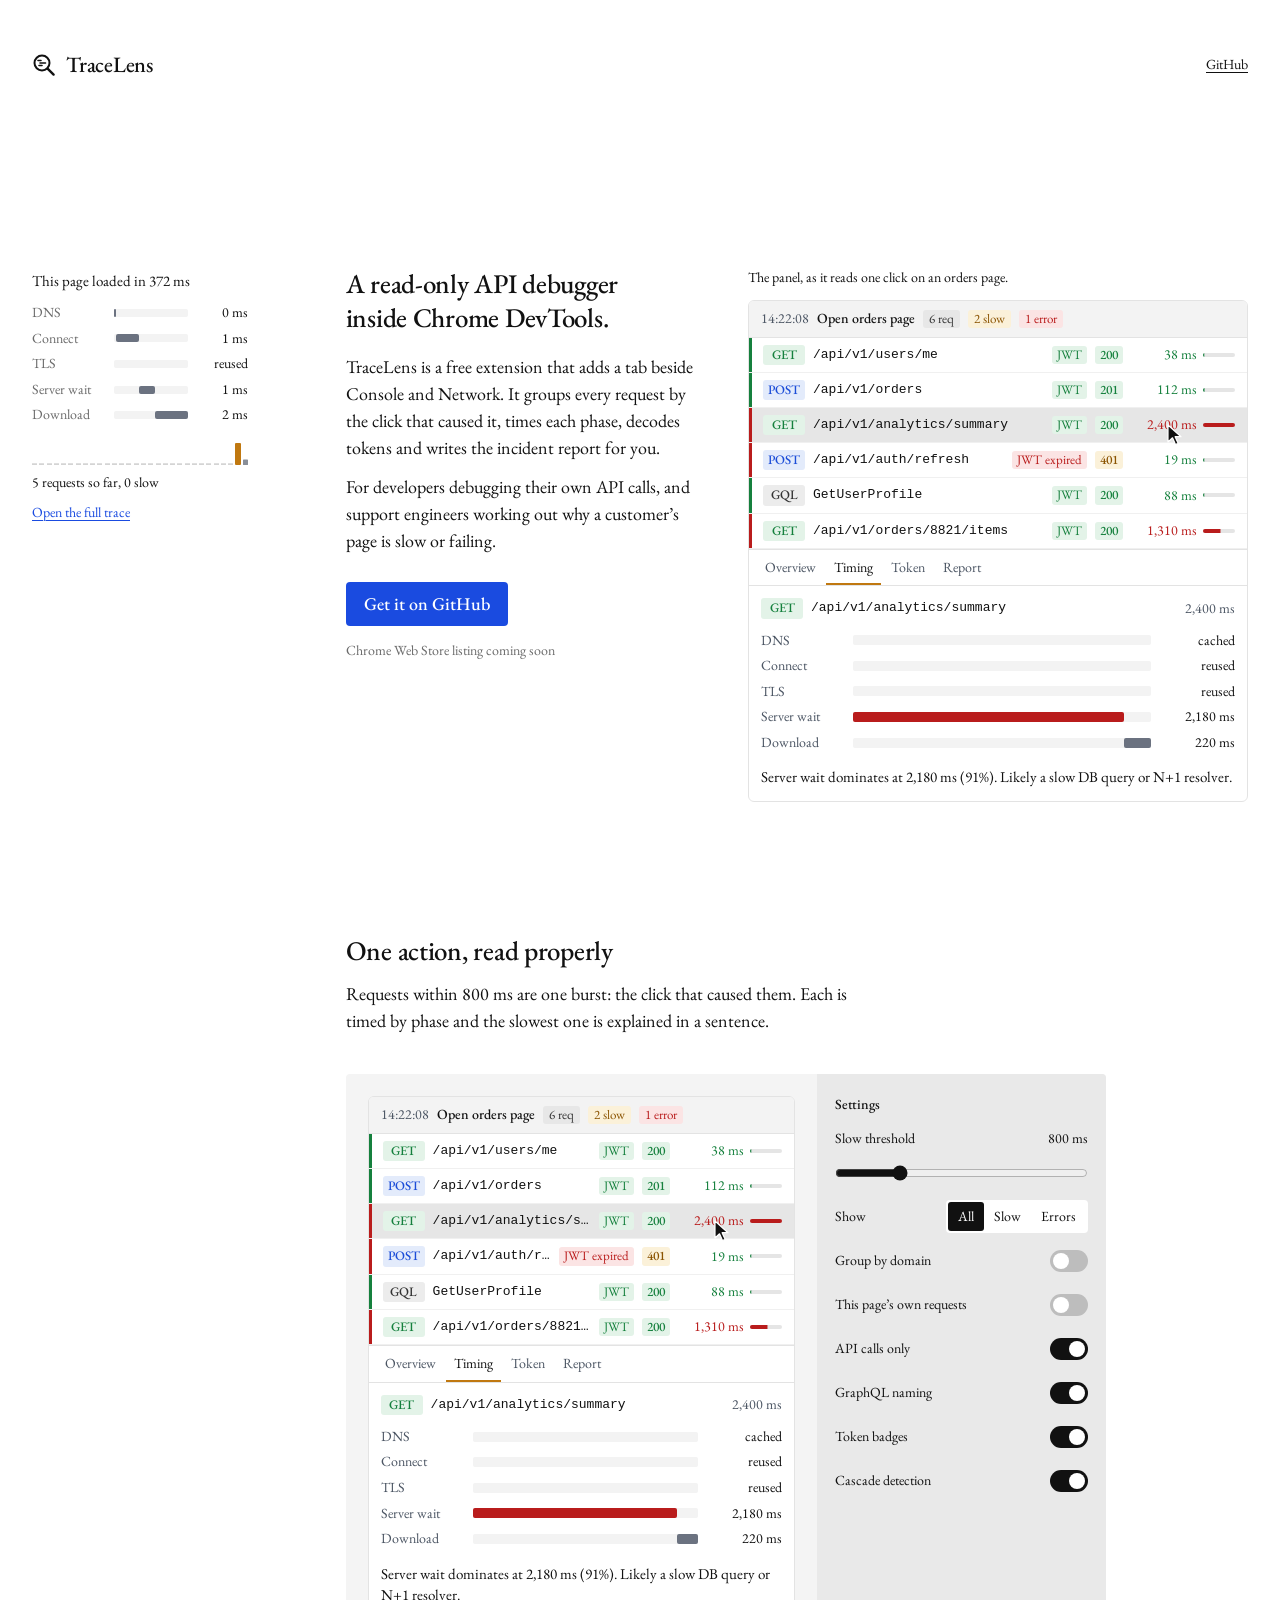
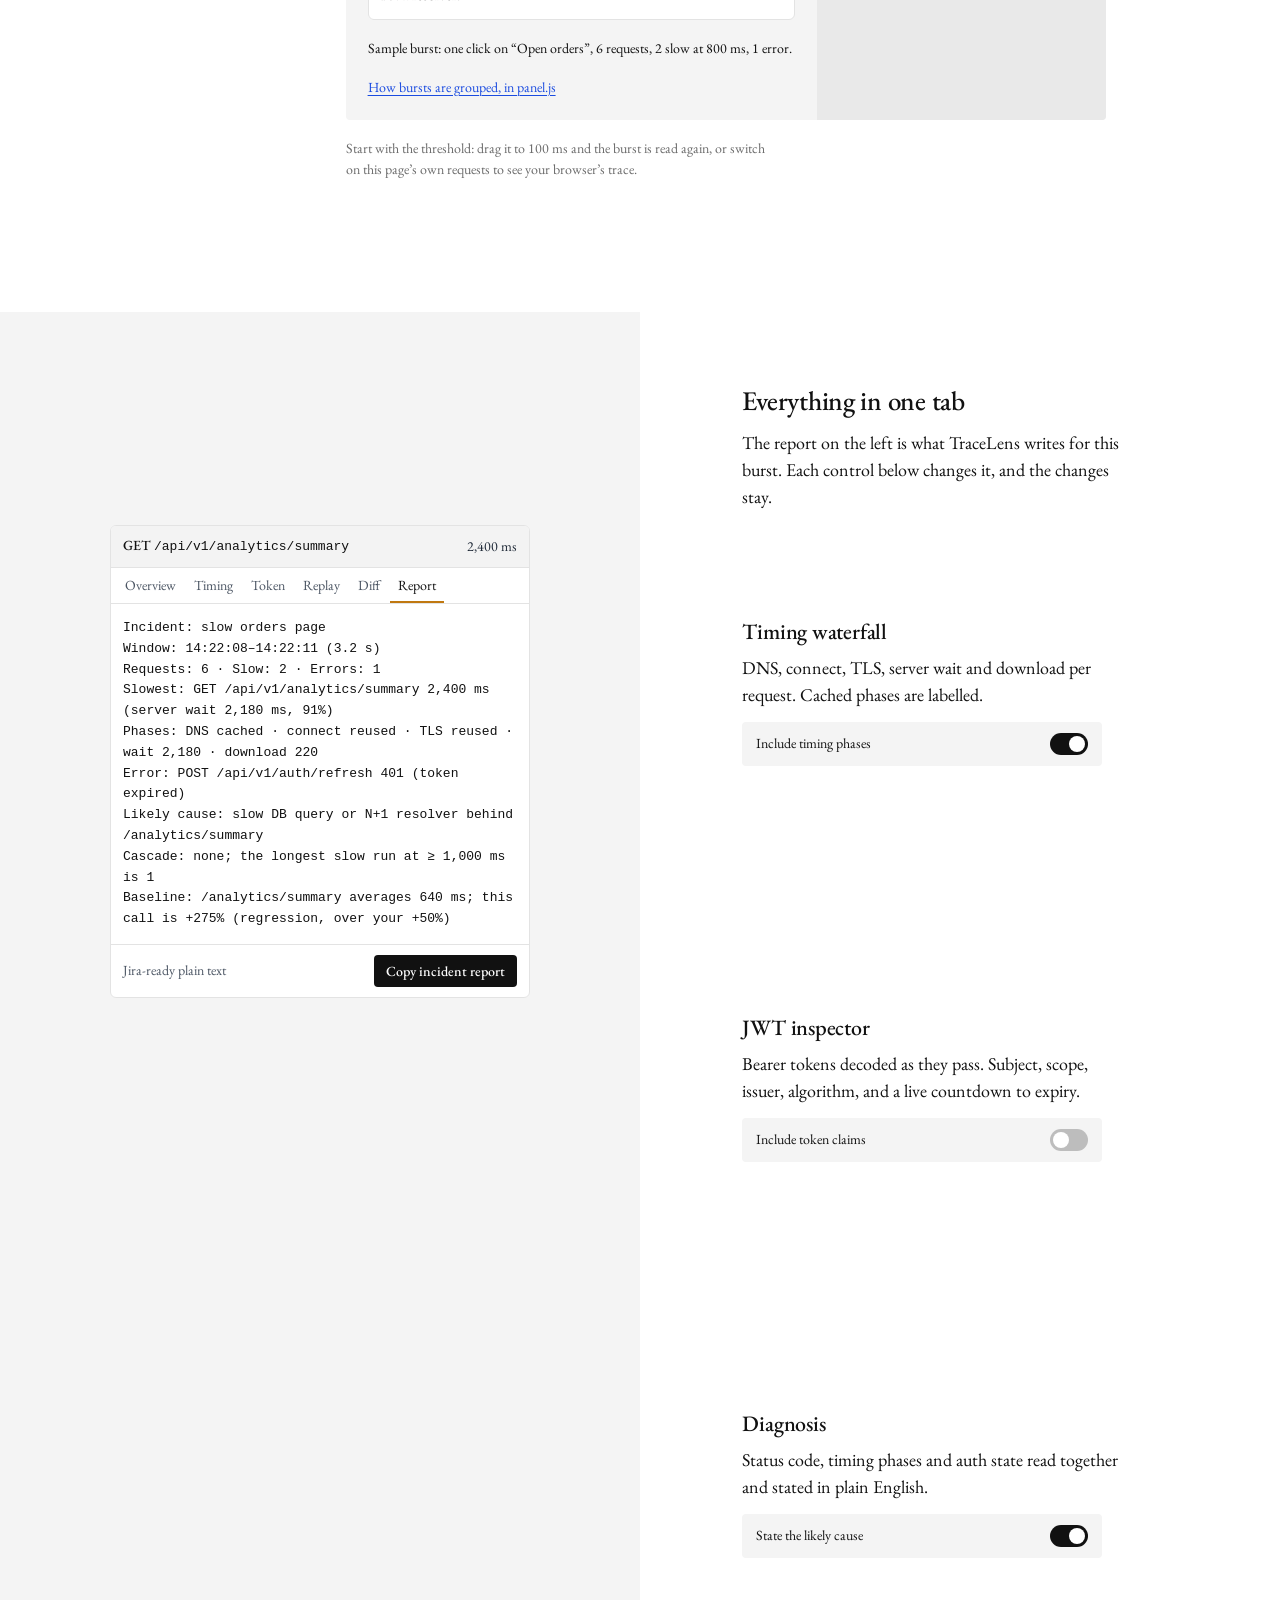
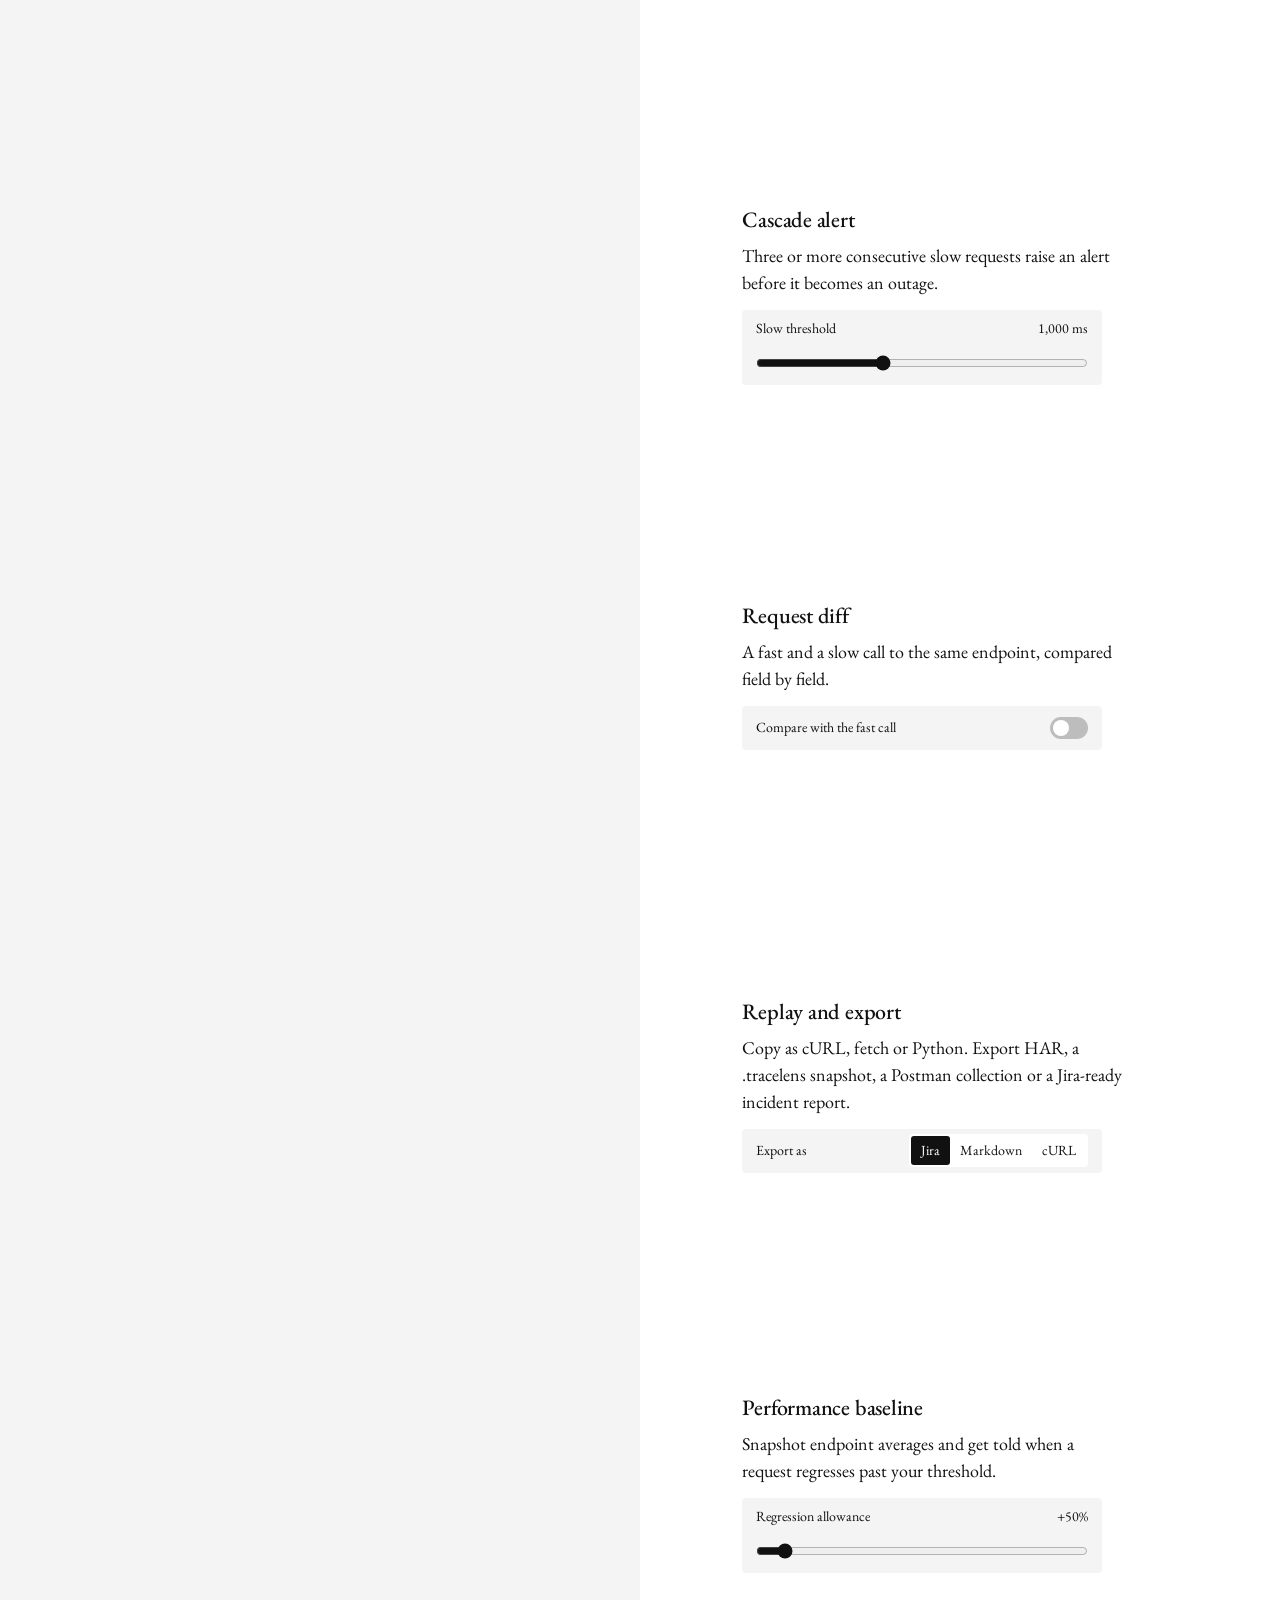
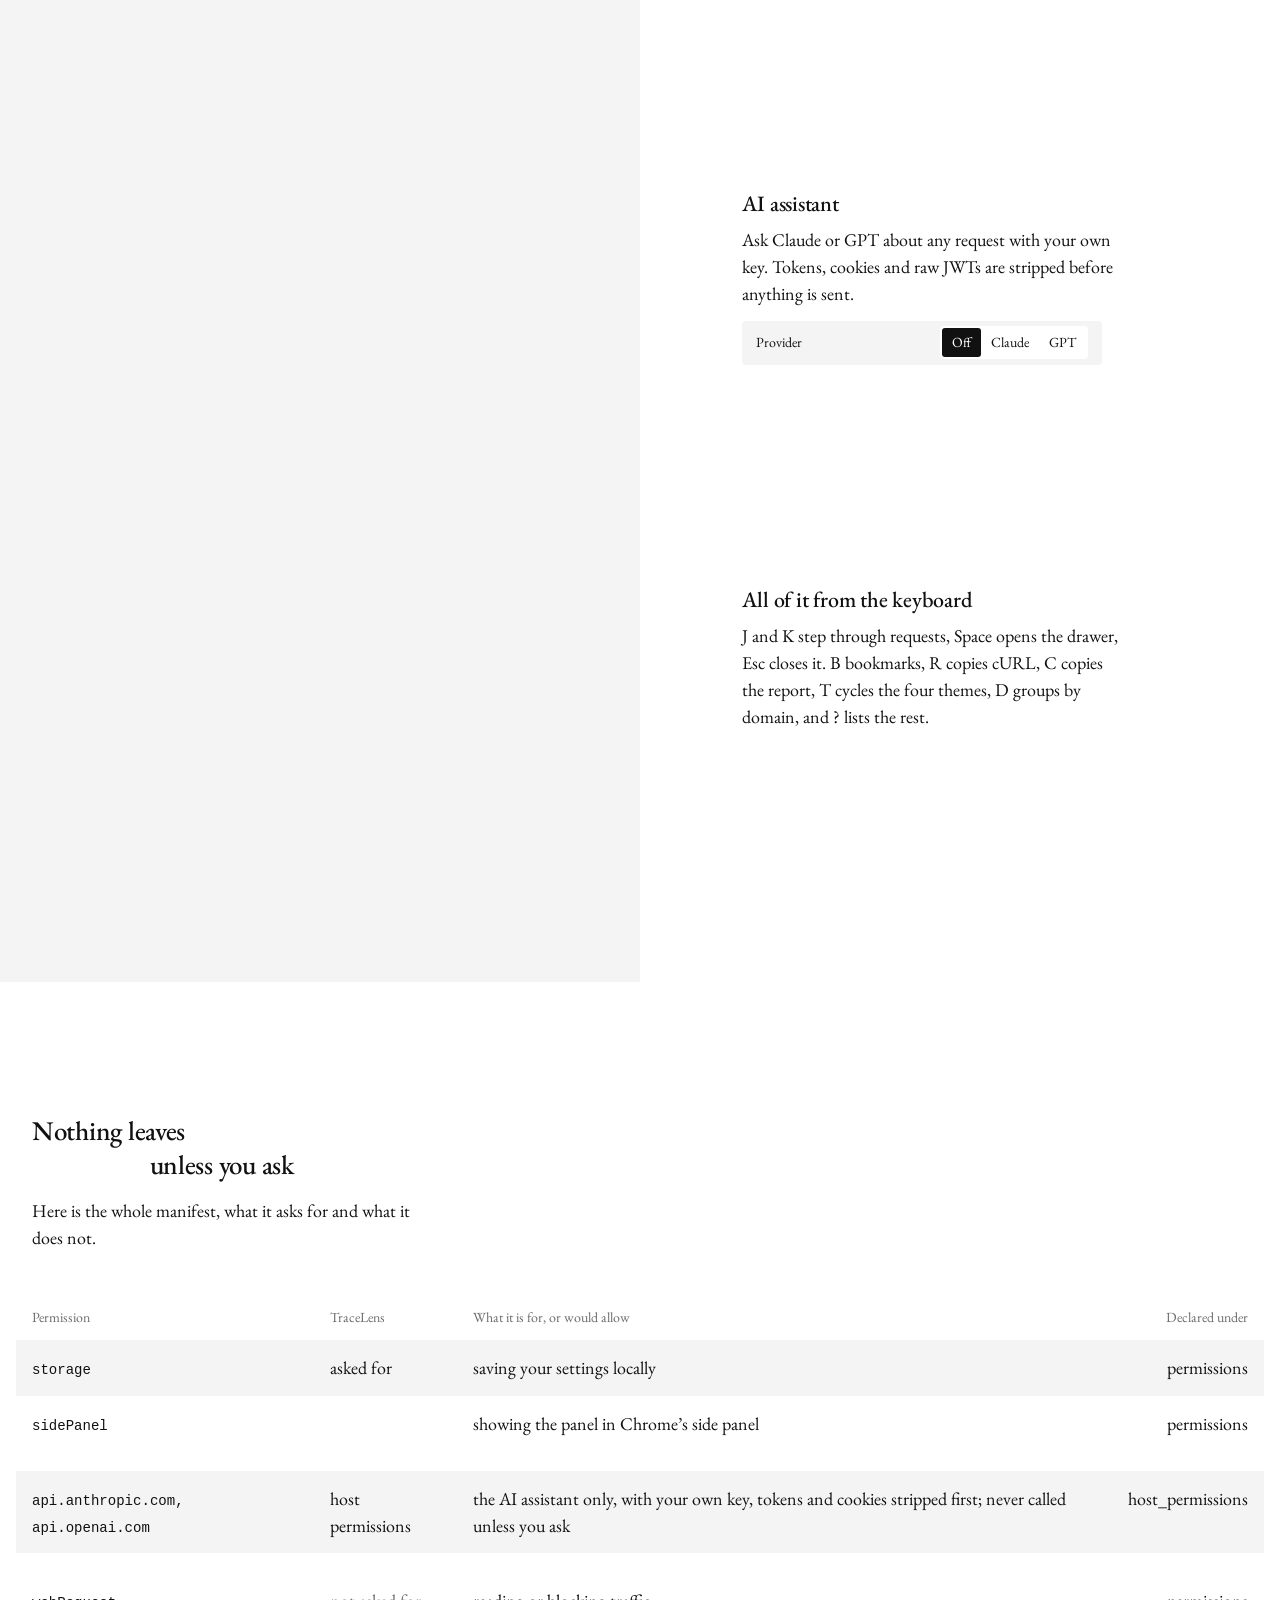
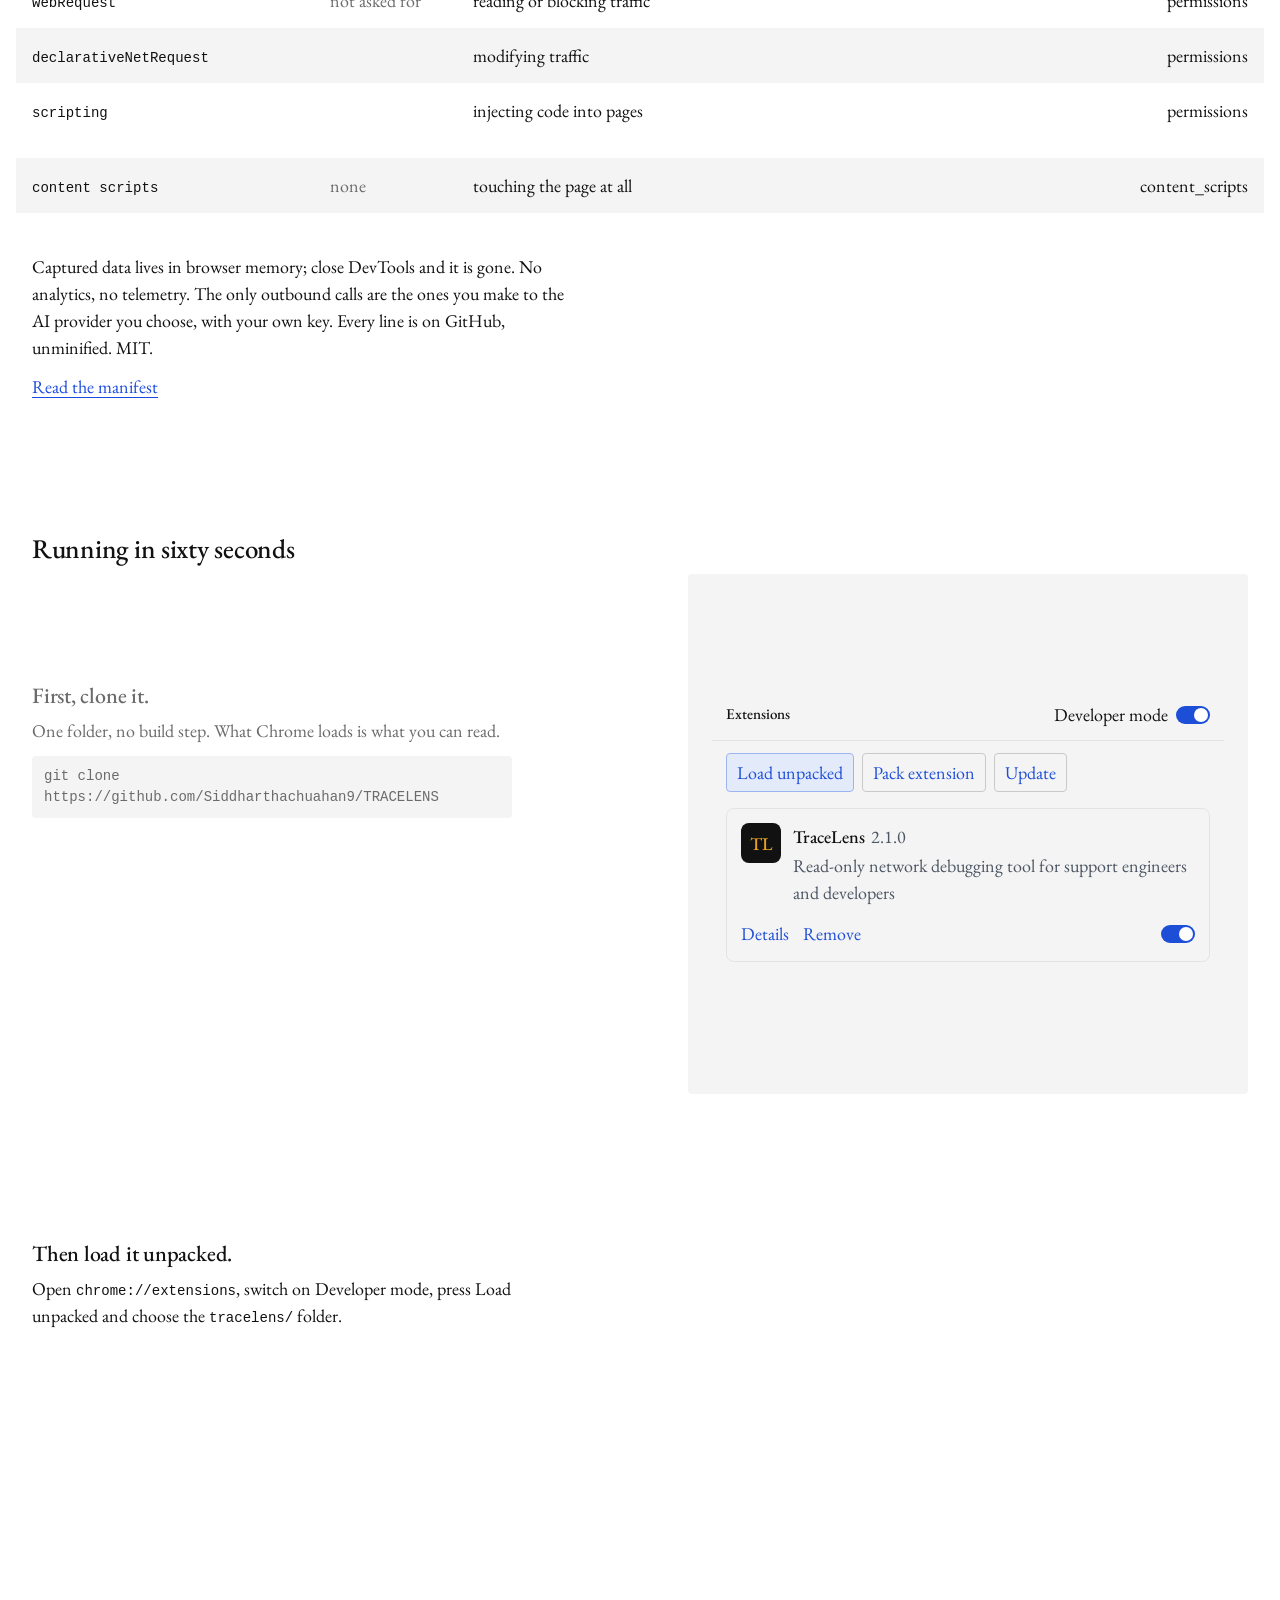
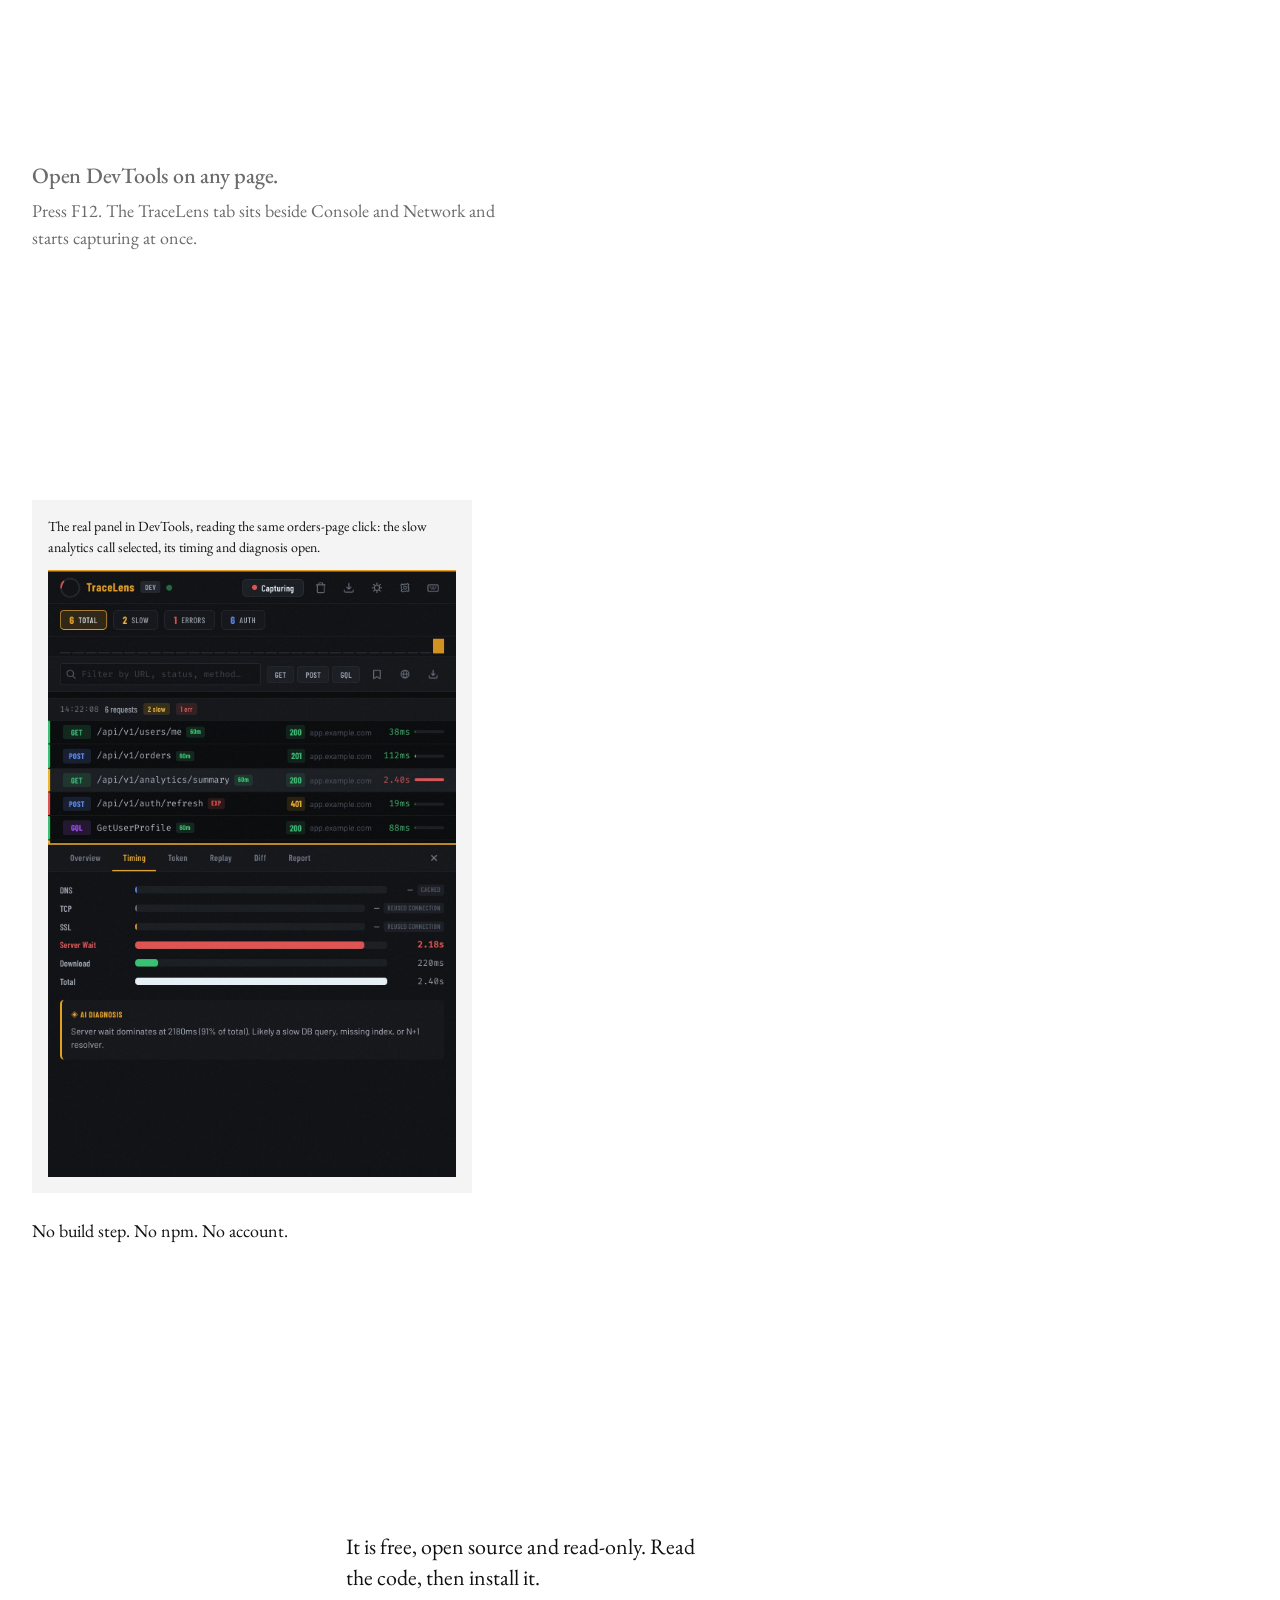
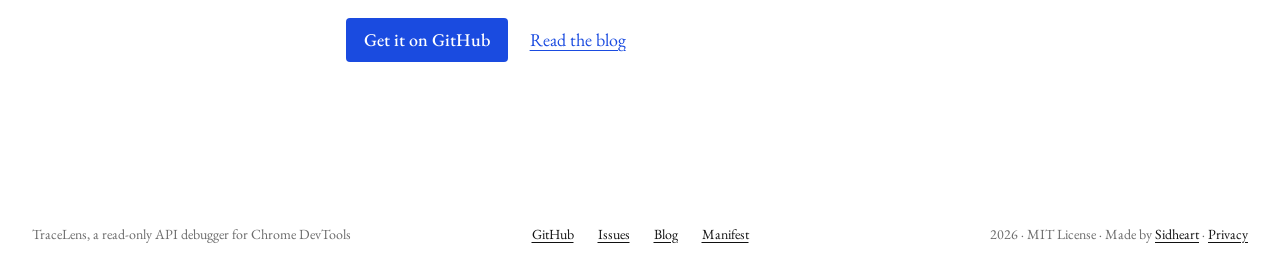
==== commit 9aff8985: "Redesign site and extension panel in the quiet-instrument style Homepage (docs/): new standalone ind" ====
--- a/docs/index.html
+++ b/docs/index.html
@@ -1,471 +1,326 @@
-<!DOCTYPE html>
+<!doctype html>
 <html lang="en">
 <head>
   <meta charset="utf-8">
-  <meta name="viewport" content="width=device-width, initial-scale=1">
-  <title>TraceLens — See What Your APIs Are Really Doing</title>
-  <meta name="description" content="TraceLens is a read-only Chrome DevTools extension for API debugging. Inspect requests, detect slow endpoints, decode JWTs, analyze timings, and generate incident reports — all inside your browser.">
+  <meta name="viewport" content="width=device-width, initial-scale=1, viewport-fit=cover">
+  <title>TraceLens — read-only API debugger for Chrome DevTools</title>
+  <meta name="description" content="TraceLens is a free, read-only Chrome DevTools extension. It groups every request by the click that caused it, times each phase, decodes tokens and writes the incident report for you.">
   <meta name="robots" content="index, follow">
   <meta name="google-site-verification" content="cQez6Fm4BL5PNGFFWTFqgojOe7mS8j2bYMSmt9hEYII" />
   <link rel="canonical" href="https://tracelens.site">
-  <link rel="icon" type="image/png" sizes="16x16" href="/favicon-16.png">
-  <link rel="icon" type="image/png" sizes="48x48" href="/favicon-48.png">
-  <link rel="apple-touch-icon" sizes="128x128" href="/favicon-128.png">
+  <link rel="icon" type="image/png" sizes="16x16" href="favicon-16.png">
+  <link rel="icon" type="image/png" sizes="48x48" href="favicon-48.png">
+  <link rel="apple-touch-icon" sizes="128x128" href="favicon-128.png">
 
   <meta property="og:type" content="website">
   <meta property="og:url" content="https://tracelens.site">
-  <meta property="og:title" content="TraceLens — See What Your APIs Are Really Doing">
-  <meta property="og:description" content="A read-only Chrome DevTools extension for API debugging.">
-  <meta property="og:image" content="https://tracelens.site/favicon-128.png">
+  <meta property="og:title" content="TraceLens — read-only API debugger for Chrome DevTools">
+  <meta property="og:description" content="TraceLens is a free, read-only Chrome DevTools extension. It groups every request by the click that caused it, times each phase, decodes tokens and writes the incident report for you.">
+  <meta property="og:image" content="https://tracelens.site/assets/og.jpg">
+  <meta property="og:image:width" content="1200">
+  <meta property="og:image:height" content="630">
+  <meta property="og:image:alt" content="The TraceLens panel in Chrome DevTools reading one burst of six requests, with the slow analytics call selected and its timing open.">
   <meta name="twitter:card" content="summary_large_image">
-  <meta name="twitter:title" content="TraceLens — See What Your APIs Are Really Doing">
-  <meta name="twitter:description" content="A read-only Chrome DevTools extension for API debugging.">
-  <meta name="twitter:image" content="https://tracelens.site/favicon-128.png">
+  <meta name="twitter:title" content="TraceLens — read-only API debugger for Chrome DevTools">
+  <meta name="twitter:description" content="TraceLens is a free, read-only Chrome DevTools extension. It groups every request by the click that caused it, times each phase, decodes tokens and writes the incident report for you.">
+  <meta name="twitter:image" content="https://tracelens.site/assets/og.jpg">
 
   <script type="application/ld+json">
-  {"@context":"https://schema.org","@type":"SoftwareApplication","name":"TraceLens","applicationCategory":"DeveloperApplication","operatingSystem":"Chrome","description":"A read-only Chrome DevTools extension for API debugging.","url":"https://tracelens.site","author":{"@type":"Person","name":"Sidheart"},"offers":{"@type":"Offer","price":"0","priceCurrency":"USD"}}
+  {"@context":"https://schema.org","@type":"SoftwareApplication","name":"TraceLens","applicationCategory":"DeveloperApplication","operatingSystem":"Chrome","description":"TraceLens is a free, read-only Chrome DevTools extension. It groups every request by the click that caused it, times each phase, decodes tokens and writes the incident report for you.","url":"https://tracelens.site","author":{"@type":"Person","name":"Sidheart"},"offers":{"@type":"Offer","price":"0","priceCurrency":"USD"}}
   </script>
 
   <link rel="preconnect" href="https://fonts.googleapis.com">
   <link rel="preconnect" href="https://fonts.gstatic.com" crossorigin>
-  <link href="https://fonts.googleapis.com/css2?family=Barlow:ital,wght@0,400;0,500;0,600;1,400&family=Barlow+Condensed:ital,wght@0,600;0,700;0,800;1,700;1,800&family=Fira+Code:wght@400;500&display=swap" rel="stylesheet">
-  <link rel="stylesheet" href="styles.css">
+  <link href="https://fonts.googleapis.com/css2?family=EB+Garamond:ital,wght@0,400;0,500;1,400;1,500&display=swap" rel="stylesheet">
+  <link rel="stylesheet" href="home.css">
+  <script src="home.js" defer></script>
 </head>
 <body>
 
-  <div class="grain" aria-hidden="true"></div>
-  <div class="top-bar" aria-hidden="true"></div>
-
-  <!-- Nav -->
-  <nav class="nav" id="nav">
-    <div class="nav-inner">
-      <a href="#" class="nav-brand">
-        <span class="nav-mark">TL</span>
-        <span class="nav-name">TraceLens</span>
+<main>
+<div class="gutter-host">
+<aside class="gutter" id="gutter" aria-label="This page&rsquo;s own timing">
+  <div class="gutter-in tl-g" data-ui data-rise style="--i:2">
+    <p class="g-line">This page loaded in <span id="g-load">355</span>&nbsp;ms</p>
+    <div class="wf" id="g-wf"><div class="wf-row"><span class="wf-name">DNS</span><span class="wf-track"><span class="wf-bar" style="left:0.0%;width:7.7%"></span></span><span class="wf-val">14 ms</span></div><div class="wf-row"><span class="wf-name">Connect</span><span class="wf-track"><span class="wf-bar" style="left:7.7%;width:12.2%"></span></span><span class="wf-val">22 ms</span></div><div class="wf-row"><span class="wf-name">TLS</span><span class="wf-track"><span class="wf-bar" style="left:19.9%;width:17.1%"></span></span><span class="wf-val">31 ms</span></div><div class="wf-row"><span class="wf-name">Server wait</span><span class="wf-track"><span class="wf-bar" style="left:37.0%;width:53.0%"></span></span><span class="wf-val">96 ms</span></div><div class="wf-row"><span class="wf-name">Download</span><span class="wf-track"><span class="wf-bar" style="left:90.1%;width:9.9%"></span></span><span class="wf-val">18 ms</span></div></div>
+    <div class="g-heat" id="g-heat" aria-hidden="true"><span class="hb" style="transform:scaleY(0.08)"></span><span class="hb" style="transform:scaleY(0.08)"></span><span class="hb" style="transform:scaleY(0.08)"></span><span class="hb" style="transform:scaleY(0.08)"></span><span class="hb" style="transform:scaleY(0.08)"></span><span class="hb" style="transform:scaleY(0.08)"></span><span class="hb" style="transform:scaleY(0.08)"></span><span class="hb" style="transform:scaleY(0.08)"></span><span class="hb" style="transform:scaleY(0.08)"></span><span class="hb" style="transform:scaleY(0.08)"></span><span class="hb" style="transform:scaleY(0.08)"></span><span class="hb" style="transform:scaleY(0.08)"></span><span class="hb" style="transform:scaleY(0.08)"></span><span class="hb" style="transform:scaleY(0.08)"></span><span class="hb" style="transform:scaleY(0.08)"></span><span class="hb" style="transform:scaleY(0.08)"></span><span class="hb" style="transform:scaleY(0.08)"></span><span class="hb" style="transform:scaleY(0.08)"></span><span class="hb" style="transform:scaleY(0.08)"></span><span class="hb" style="transform:scaleY(0.08)"></span><span class="hb" style="transform:scaleY(0.08)"></span><span class="hb" style="transform:scaleY(0.08)"></span><span class="hb" style="transform:scaleY(0.08)"></span><span class="hb" style="transform:scaleY(0.08)"></span><span class="hb" style="transform:scaleY(0.08)"></span><span class="hb" style="transform:scaleY(0.08)"></span><span class="hb" style="transform:scaleY(0.08)"></span><span class="hb" style="transform:scaleY(0.08)"></span><span class="hb hot" style="transform:scaleY(1.00)"></span><span class="hb hot" style="transform:scaleY(0.75)"></span></div>
+    <p class="g-count" id="g-count" aria-live="polite">7 requests so far, 0 slow</p>
+    <a class="g-open" id="g-open" href="#trace">Open the full trace</a>
+  </div>
+</aside>
+<header class="hero wrap" id="top">
+  <div class="frame">
+    <div class="topline">
+      <a class="mark" href="#top" data-rise style="--i:0">
+        <svg width="24" height="24" viewBox="0 0 24 24" aria-hidden="true"><circle cx="10" cy="10" r="7.5" fill="none" stroke="#111" stroke-width="2"/><path d="M15.6 15.6l6 6" stroke="#111" stroke-width="2.4" stroke-linecap="round"/><path d="M6 7.5h3M8 10h5.5M7 12.5h3" stroke="#111" stroke-width="1.6" stroke-linecap="round"/></svg>
+        TraceLens
       </a>
-      <div class="nav-links">
-        <a href="#features" class="nav-link">Features</a>
-        <a href="#privacy" class="nav-link">Privacy</a>
-        <a href="#install" class="nav-link">Install</a>
-        <a href="/blog/" class="nav-link">Blog</a>
-        <a href="https://github.com/Siddharthachuahan9/TRACELENS" class="nav-gh ripple" target="_blank" rel="noopener">
-          <svg width="15" height="15" viewBox="0 0 16 16" fill="currentColor" aria-hidden="true"><path d="M8 0C3.58 0 0 3.58 0 8c0 3.54 2.29 6.53 5.47 7.59.4.07.55-.17.55-.38 0-.19-.01-.82-.01-1.49-2.01.37-2.53-.49-2.69-.94-.09-.23-.48-.94-.82-1.13-.28-.15-.68-.52-.01-.53.63-.01 1.08.58 1.23.82.72 1.21 1.87.87 2.33.66.07-.52.28-.87.51-1.07-1.78-.2-3.64-.89-3.64-3.95 0-.87.31-1.59.82-2.15-.08-.2-.36-1.02.08-2.12 0 0 .67-.21 2.2.82.64-.18 1.32-.27 2-.27.68 0 1.36.09 2 .27 1.53-1.04 2.2-.82 2.2-.82.44 1.1.16 1.92.08 2.12.51.56.82 1.27.82 2.15 0 3.07-1.87 3.75-3.65 3.95.29.25.54.73.54 1.48 0 1.07-.01 1.93-.01 2.2 0 .21.15.46.55.38A8.013 8.013 0 0016 8c0-4.42-3.58-8-8-8z"/></svg>
-          GitHub
-        </a>
-      </div>
-    </div>
-  </nav>
-
-  <!-- Hero -->
-  <section class="hero">
-    <div class="hero-text reveal-left">
-      <div class="hero-kicker">Chrome DevTools Extension &nbsp;·&nbsp; Free &amp; Open Source</div>
-      <h1 class="hero-title">
-        See what<br>your APIs<br>are <em>really</em><br>doing.
-      </h1>
-      <p class="hero-body">
-        A read-only network debugger that lives inside Chrome DevTools.
-        Inspect every request. Decode JWTs. Detect cascades.
-        Generate incident reports. Zero data exfiltration.
-      </p>
-      <div class="hero-actions">
-        <a href="https://github.com/Siddharthachuahan9/TRACELENS" class="btn-primary ripple" target="_blank" rel="noopener">
-          <svg width="16" height="16" viewBox="0 0 16 16" fill="currentColor" aria-hidden="true"><path d="M8 0C3.58 0 0 3.58 0 8c0 3.54 2.29 6.53 5.47 7.59.4.07.55-.17.55-.38 0-.19-.01-.82-.01-1.49-2.01.37-2.53-.49-2.69-.94-.09-.23-.48-.94-.82-1.13-.28-.15-.68-.52-.01-.53.63-.01 1.08.58 1.23.82.72 1.21 1.87.87 2.33.66.07-.52.28-.87.51-1.07-1.78-.2-3.64-.89-3.64-3.95 0-.87.31-1.59.82-2.15-.08-.2-.36-1.02.08-2.12 0 0 .67-.21 2.2.82.64-.18 1.32-.27 2-.27.68 0 1.36.09 2 .27 1.53-1.04 2.2-.82 2.2-.82.44 1.1.16 1.92.08 2.12.51.56.82 1.27.82 2.15 0 3.07-1.87 3.75-3.65 3.95.29.25.54.73.54 1.48 0 1.07-.01 1.93-.01 2.2 0 .21.15.46.55.38A8.013 8.013 0 0016 8c0-4.42-3.58-8-8-8z"/></svg>
-          View on GitHub
-        </a>
-        <span class="btn-ghost">
-          <svg width="14" height="14" viewBox="0 0 24 24" fill="none" stroke="currentColor" stroke-width="1.5" aria-hidden="true"><circle cx="12" cy="12" r="10"/><circle cx="12" cy="12" r="4"/><line x1="21.17" y1="8" x2="12" y2="8"/><line x1="3.95" y1="6.06" x2="8.54" y2="14"/><line x1="10.88" y1="21.94" x2="15.46" y2="14"/></svg>
-          Chrome Web Store — coming soon
-        </span>
-      </div>
-    </div>
-
-    <div class="hero-visual reveal-right" aria-hidden="true">
-      <div class="panel-glow"></div>
-      <div class="mock-panel floating">
-        <div class="mock-chrome">
-          <span class="mock-dot red"></span>
-          <span class="mock-dot yellow"></span>
-          <span class="mock-dot green"></span>
-          <span class="mock-tab-strip">
-            <span class="mock-tab active">TraceLens</span>
-            <span class="mock-tab">Console</span>
-            <span class="mock-tab">Network</span>
-          </span>
-        </div>
-        <div class="mock-body">
-          <div class="mock-header">
-            <div class="mock-gauge"></div>
-            <span class="mock-brand">TraceLens</span>
-            <span class="mock-env">DEV</span>
-            <div class="mock-live-dot"></div>
-            <div class="mock-spacer"></div>
-            <span class="mock-cap">● Capturing</span>
-          </div>
-          <div class="mock-summary">
-            <span class="chip chip-total">47 Total</span>
-            <span class="chip chip-slow">4 Slow</span>
-            <span class="chip chip-err">2 Errors</span>
-            <span class="chip chip-auth">11 Auth</span>
-          </div>
-          <div class="mock-rows">
-            <div class="mock-burst">14:22:08 · 6 requests · <span class="b-slow">2 slow</span></div>
-            <div class="mock-row">
-              <span class="edge green"></span>
-              <span class="meth get">GET</span>
-              <span class="path">/api/v1/users/me</span>
-              <span class="mock-spacer"></span>
-              <span class="stat ok">200</span>
-              <span class="dur fast">38ms</span>
-            </div>
-            <div class="mock-row">
-              <span class="edge green"></span>
-              <span class="meth post">POST</span>
-              <span class="path">/api/v1/orders</span>
-              <span class="mock-spacer"></span>
-              <span class="stat ok">201</span>
-              <span class="dur fast">112ms</span>
-            </div>
-            <div class="mock-row sel">
-              <span class="edge yellow"></span>
-              <span class="meth get">GET</span>
-              <span class="path">/api/v1/analytics/summary</span>
-              <span class="mock-spacer"></span>
-              <span class="stat ok">200</span>
-              <span class="dur slow">2.4s</span>
-            </div>
-            <div class="mock-row">
-              <span class="edge red"></span>
-              <span class="meth post">POST</span>
-              <span class="path">/api/v1/auth/refresh</span>
-              <span class="mock-spacer"></span>
-              <span class="stat err">401</span>
-              <span class="dur fast">19ms</span>
-            </div>
-            <div class="mock-row">
-              <span class="edge green"></span>
-              <span class="meth gql">GQL</span>
-              <span class="path">GetUserProfile</span>
-              <span class="mock-spacer"></span>
-              <span class="stat ok">200</span>
-              <span class="dur fast">88ms</span>
-            </div>
-          </div>
-          <div class="mock-diag">
-            <span class="diag-icon">◈</span>
-            Server wait dominates at 2,180ms (91%). Likely a slow DB query or N+1 resolver.
-          </div>
-          <div class="mock-wf">
-            <div class="wf-row"><span class="wf-lbl">DNS</span><span class="wf-val dim">CACHED</span></div>
-            <div class="wf-row"><span class="wf-lbl">Connect</span><span class="wf-val dim">REUSED</span></div>
-            <div class="wf-row"><span class="wf-lbl">SSL</span><div class="wf-bar ssl" style="width:8%"></div></div>
-            <div class="wf-row"><span class="wf-lbl">Wait</span><div class="wf-bar wait" style="width:72%"></div></div>
-            <div class="wf-row"><span class="wf-lbl">Download</span><div class="wf-bar dl" style="width:14%"></div></div>
-          </div>
-        </div>
-      </div>
-    </div>
-  </section>
-
-  <!-- Marquee ticker -->
-  <div class="ticker" aria-hidden="true">
-    <div class="ticker-track">
-      <span>Timing Waterfall</span><span class="sep">·</span>
-      <span>JWT Inspector</span><span class="sep">·</span>
-      <span>AI Assistant</span><span class="sep">·</span>
-      <span>Cascade Detection</span><span class="sep">·</span>
-      <span>Request Diff</span><span class="sep">·</span>
-      <span>GraphQL Aware</span><span class="sep">·</span>
-      <span>Replay &amp; Export</span><span class="sep">·</span>
-      <span>Performance Baseline</span><span class="sep">·</span>
-      <span>Domain Grouping</span><span class="sep">·</span>
-      <span>HAR Export</span><span class="sep">·</span>
-      <span>Incident Reports</span><span class="sep">·</span>
-      <span>Timing Waterfall</span><span class="sep">·</span>
-      <span>JWT Inspector</span><span class="sep">·</span>
-      <span>AI Assistant</span><span class="sep">·</span>
-      <span>Cascade Detection</span><span class="sep">·</span>
-      <span>Request Diff</span><span class="sep">·</span>
-      <span>GraphQL Aware</span><span class="sep">·</span>
-      <span>Replay &amp; Export</span><span class="sep">·</span>
-      <span>Performance Baseline</span><span class="sep">·</span>
+      <a class="corner" href="https://github.com/Siddharthachuahan9/TRACELENS">GitHub</a>
+    </div>
+    <div class="hero-body">
+    <div class="hero-col on-line">
+      <h1 data-rise style="--i:1"><span>A read-only API debugger</span><span>inside Chrome DevTools.</span></h1>
+      <p class="lede" data-rise style="--i:2">TraceLens is a free extension that adds a tab beside Console and Network. It groups every request by the click that caused it, times each phase, decodes tokens and writes the incident report for you.</p>
+      <p class="lede2" data-rise style="--i:2">For developers debugging their own API calls, and support engineers working out why a customer&rsquo;s page is slow or failing.</p>
+      <div class="actions" data-rise style="--i:3">
+        <a class="btn" href="https://github.com/Siddharthachuahan9/TRACELENS">Get it on GitHub</a>
+        <span class="small">Chrome Web Store listing coming soon</span>
+      </div>
+    </div>
+    <figure class="hero-demo" data-rise style="--i:4">
+      <figcaption class="small">The panel, as it reads one click on an orders page.</figcaption>
+      <div class="tl" data-ui id="hero-demo">
+        <div id="hero-list"><div class="burst-header"><span class="burst-time">14:22:08</span><span class="burst-label">Open orders page</span><span class="burst-chip">6 req</span><span class="burst-chip chip-slow">2 slow</span><span class="burst-chip chip-errors">1 error</span></div><button type="button" class="req-row" data-i="0" style="--n:0"><span class="req-edge edge-green"></span><span class="req-method method-get">GET</span><code class="req-path">/api/v1/users/me</code><span class="token-badge token-ok">JWT</span><span class="req-status status-2xx">200</span><span class="req-dur dur-ok">38 ms<span class="dur-bar"><span class="dur-fill dur-ok" style="transform:scaleX(0.040)"></span></span></span></button><button type="button" class="req-row" data-i="1" style="--n:1"><span class="req-edge edge-green"></span><span class="req-method method-post">POST</span><code class="req-path">/api/v1/orders</code><span class="token-badge token-ok">JWT</span><span class="req-status status-2xx">201</span><span class="req-dur dur-ok">112 ms<span class="dur-bar"><span class="dur-fill dur-ok" style="transform:scaleX(0.047)"></span></span></span></button><button type="button" class="req-row selected" data-i="2" style="--n:2"><span class="req-edge edge-red"></span><span class="req-method method-get">GET</span><code class="req-path">/api/v1/analytics/summary</code><span class="token-badge token-ok">JWT</span><span class="req-status status-2xx">200</span><span class="req-dur dur-slow">2,400 ms<span class="dur-bar"><span class="dur-fill dur-slow" style="transform:scaleX(1.000)"></span></span></span><svg class="pointer" width="16" height="22" viewBox="0 0 16 22" aria-hidden="true"><path d="M1 1v17l4.5-4.2 3 6.7 2.6-1.2-3-6.6H14z" fill="#111" stroke="#fff" stroke-width="1.2" stroke-linejoin="round"/></svg></button><button type="button" class="req-row" data-i="3" style="--n:3"><span class="req-edge edge-red"></span><span class="req-method method-post">POST</span><code class="req-path">/api/v1/auth/refresh</code><span class="token-badge token-expired">JWT expired</span><span class="req-status status-4xx">401</span><span class="req-dur dur-ok">19 ms<span class="dur-bar"><span class="dur-fill dur-ok" style="transform:scaleX(0.040)"></span></span></span></button><button type="button" class="req-row" data-i="4" style="--n:4"><span class="req-edge edge-green"></span><span class="req-method method-gql">GQL</span><code class="req-path">GetUserProfile</code><span class="token-badge token-ok">JWT</span><span class="req-status status-2xx">200</span><span class="req-dur dur-ok">88 ms<span class="dur-bar"><span class="dur-fill dur-ok" style="transform:scaleX(0.040)"></span></span></span></button><button type="button" class="req-row" data-i="5" style="--n:5"><span class="req-edge edge-red"></span><span class="req-method method-get">GET</span><code class="req-path">/api/v1/orders/8821/items</code><span class="token-badge token-ok">JWT</span><span class="req-status status-2xx">200</span><span class="req-dur dur-slow">1,310 ms<span class="dur-bar"><span class="dur-fill dur-slow" style="transform:scaleX(0.546)"></span></span></span></button></div>
+        <div class="drawer" id="hero-drawer"><div class="drawer-tabs"><span class="drawer-tab">Overview</span><span class="drawer-tab active">Timing</span><span class="drawer-tab">Token</span><span class="drawer-tab">Report</span></div><div class="drawer-path"><span class="req-method method-get">GET</span><code>/api/v1/analytics/summary</code><span class="drawer-total">2,400 ms</span></div><div class="wf"><div class="wf-row"><span class="wf-name">DNS</span><span class="wf-track"></span><span class="wf-val">cached</span></div><div class="wf-row"><span class="wf-name">Connect</span><span class="wf-track"></span><span class="wf-val">reused</span></div><div class="wf-row"><span class="wf-name">TLS</span><span class="wf-track"></span><span class="wf-val">reused</span></div><div class="wf-row"><span class="wf-name">Server wait</span><span class="wf-track"><span class="wf-bar hot" style="left:0.00%;width:90.83%"></span></span><span class="wf-val">2,180 ms</span></div><div class="wf-row"><span class="wf-name">Download</span><span class="wf-track"><span class="wf-bar" style="left:90.83%;width:9.17%"></span></span><span class="wf-val">220 ms</span></div></div><p class="finding">Server wait dominates at 2,180 ms (91%). Likely a slow DB query or N+1 resolver.</p></div>
+      </div>
+    </figure>
     </div>
   </div>
-
-  <!-- Features -->
-  <section class="section" id="features">
-    <div class="container">
-      <div class="section-meta reveal">
-        <span class="section-num">01</span>
-        <span class="section-label">Capabilities</span>
-      </div>
-      <h2 class="section-title reveal">Everything you need<br>to debug APIs.</h2>
-      <div class="spec-list">
-        <div class="spec-row">
-          <span class="spec-name">Timing Waterfall</span>
-          <span class="spec-desc">DNS, TCP, SSL, server wait, and download — visualized per request. Cached phases labeled. Bottleneck identified at a glance, in milliseconds.</span>
-        </div>
-        <div class="spec-row">
-          <span class="spec-name">JWT Inspector</span>
-          <span class="spec-desc">Decodes Bearer tokens automatically. Live countdown to expiry. Subject, scope, issuer, algorithm — all visible without leaving DevTools.</span>
-        </div>
-        <div class="spec-row">
-          <span class="spec-name">AI Assistant</span>
-          <span class="spec-desc">Ask Claude or GPT to explain errors, draft reports, or analyze timing. Auth tokens, cookies, and passwords are always stripped before sending.</span>
-        </div>
-        <div class="spec-row">
-          <span class="spec-name">Diagnosis Engine</span>
-          <span class="spec-desc">Rule-based analysis on status codes, timing phases, and auth state. Tells you what went wrong in plain English — not just the status code.</span>
-        </div>
-        <div class="spec-row">
-          <span class="spec-name">Cascade Detection</span>
-          <span class="spec-desc">Alerts when 3+ consecutive slow requests fire — early signal of downstream degradation before it becomes a full outage.</span>
-        </div>
-        <div class="spec-row">
-          <span class="spec-name">Request Diff</span>
-          <span class="spec-desc">Compare fast vs slow requests to the same endpoint. See what changed in the response, field by field, without writing a script.</span>
-        </div>
-        <div class="spec-row">
-          <span class="spec-name">Replay &amp; Export</span>
-          <span class="spec-desc">Copy as cURL, fetch(), or Python. Export Postman collections, HAR files, .tracelens snapshots, or Jira-ready incident reports. One click each.</span>
-        </div>
-        <div class="spec-row">
-          <span class="spec-name">Performance Baseline</span>
-          <span class="spec-desc">Snapshot endpoint averages and get alerted when requests regress beyond a configurable threshold — catch slowdowns the moment they appear.</span>
-        </div>
-      </div>
-    </div>
-  </section>
-
-  <!-- AI Callout -->
-  <section class="ai-callout">
-    <div class="container">
-      <div class="ai-callout-inner reveal">
-        <div class="ai-left">
-          <span class="ai-badge">New</span>
-          <h2 class="ai-title">Ask AI about any request.</h2>
-          <p class="ai-body">
-            Pick Anthropic or OpenAI. Your API key stays in your browser.
-            TraceLens strips all sensitive data before every call —
-            no auth tokens, no cookies, no raw JWT strings — ever.
-          </p>
-          <div class="ai-prompts">
-            <span class="ai-prompt">Root cause</span>
-            <span class="ai-prompt">How to fix</span>
-            <span class="ai-prompt">What's slow</span>
-            <span class="ai-prompt">Draft report</span>
-            <span class="ai-prompt">Security scan</span>
-            <span class="ai-prompt">Explain simply</span>
-          </div>
-        </div>
-        <div class="ai-right">
-          <div class="ai-strip">
-            <div class="ai-strip-row">
-              <span class="ai-strip-key">method</span>
-              <span class="ai-strip-val">GET</span>
-            </div>
-            <div class="ai-strip-row">
-              <span class="ai-strip-key">status</span>
-              <span class="ai-strip-val err">401</span>
-            </div>
-            <div class="ai-strip-row">
-              <span class="ai-strip-key">duration_ms</span>
-              <span class="ai-strip-val">234</span>
-            </div>
-            <div class="ai-strip-row">
-              <span class="ai-strip-key">authorization</span>
-              <span class="ai-strip-val redacted">[STRIPPED]</span>
-            </div>
-            <div class="ai-strip-row">
-              <span class="ai-strip-key">cookie</span>
-              <span class="ai-strip-val redacted">[STRIPPED]</span>
-            </div>
-            <div class="ai-strip-row">
-              <span class="ai-strip-key">jwt_claims.exp</span>
-              <span class="ai-strip-val">1718123400</span>
-            </div>
-            <div class="ai-strip-row">
-              <span class="ai-strip-key">jwt_claims.sub</span>
-              <span class="ai-strip-val">user_8x4k</span>
-            </div>
-            <div class="ai-strip-row">
-              <span class="ai-strip-key">diagnosis</span>
-              <span class="ai-strip-val ok">token expired</span>
-            </div>
-          </div>
-        </div>
-      </div>
-    </div>
-  </section>
-
-  <!-- Privacy -->
-  <section class="privacy" id="privacy">
-    <div class="container">
-      <div class="privacy-inner">
-        <div class="privacy-left reveal-left">
-          <div class="section-meta">
-            <span class="section-num light">02</span>
-            <span class="section-label light">Privacy &amp; Security</span>
-          </div>
-          <h2 class="section-title">Your data never<br>leaves your browser.</h2>
-          <p class="privacy-lead">TraceLens requests only the <code>storage</code> permission — for saving your settings. No content scripts. No remote API calls. No analytics. No telemetry. Architecturally incapable of exfiltrating data.</p>
-          <a href="https://github.com/Siddharthachuahan9/TRACELENS" class="btn-outline ripple" target="_blank" rel="noopener">Audit the source</a>
-        </div>
-        <div class="privacy-right reveal-right">
-          <div class="guarantee-list">
-            <div class="guarantee">
-              <span class="g-check">✓</span>
-              <div>
-                <strong>Read-only</strong>
-                <p>No <code>webRequest</code>. No <code>declarativeNetRequest</code>. Cannot modify traffic.</p>
+</header>
+
+  <!-- showcase: one action, read properly (claim 2, the live thing) -->
+  <section class="section wrap" id="trace" aria-labelledby="h-trace">
+    <div class="frame">
+      <div class="sec-head on-line">
+        <h2 id="h-trace" data-rise>One action, read properly</h2>
+        <p data-rise style="--i:1">Requests within 800 ms are one burst: the click that caused them. Each is timed by phase and the slowest one is explained in a sentence.</p>
+      </div>
+      <div class="instrument on-line" data-rise style="--i:2">
+        <div class="demo-area">
+          <div class="tl" data-ui id="demo">
+            <div id="demo-list" aria-live="polite"><div class="burst-header"><span class="burst-time">14:22:08</span><span class="burst-label">Open orders page</span><span class="burst-chip">6 req</span><span class="burst-chip chip-slow">2 slow</span><span class="burst-chip chip-errors">1 error</span></div><button type="button" class="req-row" data-i="0" style="--n:0"><span class="req-edge edge-green"></span><span class="req-method method-get">GET</span><code class="req-path">/api/v1/users/me</code><span class="token-badge token-ok">JWT</span><span class="req-status status-2xx">200</span><span class="req-dur dur-ok">38 ms<span class="dur-bar"><span class="dur-fill dur-ok" style="transform:scaleX(0.040)"></span></span></span></button><button type="button" class="req-row" data-i="1" style="--n:1"><span class="req-edge edge-green"></span><span class="req-method method-post">POST</span><code class="req-path">/api/v1/orders</code><span class="token-badge token-ok">JWT</span><span class="req-status status-2xx">201</span><span class="req-dur dur-ok">112 ms<span class="dur-bar"><span class="dur-fill dur-ok" style="transform:scaleX(0.047)"></span></span></span></button><button type="button" class="req-row selected" data-i="2" style="--n:2"><span class="req-edge edge-red"></span><span class="req-method method-get">GET</span><code class="req-path">/api/v1/analytics/summary</code><span class="token-badge token-ok">JWT</span><span class="req-status status-2xx">200</span><span class="req-dur dur-slow">2,400 ms<span class="dur-bar"><span class="dur-fill dur-slow" style="transform:scaleX(1.000)"></span></span></span><svg class="pointer" width="16" height="22" viewBox="0 0 16 22" aria-hidden="true"><path d="M1 1v17l4.5-4.2 3 6.7 2.6-1.2-3-6.6H14z" fill="#111" stroke="#fff" stroke-width="1.2" stroke-linejoin="round"/></svg></button><button type="button" class="req-row" data-i="3" style="--n:3"><span class="req-edge edge-red"></span><span class="req-method method-post">POST</span><code class="req-path">/api/v1/auth/refresh</code><span class="token-badge token-expired">JWT expired</span><span class="req-status status-4xx">401</span><span class="req-dur dur-ok">19 ms<span class="dur-bar"><span class="dur-fill dur-ok" style="transform:scaleX(0.040)"></span></span></span></button><button type="button" class="req-row" data-i="4" style="--n:4"><span class="req-edge edge-green"></span><span class="req-method method-gql">GQL</span><code class="req-path">GetUserProfile</code><span class="token-badge token-ok">JWT</span><span class="req-status status-2xx">200</span><span class="req-dur dur-ok">88 ms<span class="dur-bar"><span class="dur-fill dur-ok" style="transform:scaleX(0.040)"></span></span></span></button><button type="button" class="req-row" data-i="5" style="--n:5"><span class="req-edge edge-red"></span><span class="req-method method-get">GET</span><code class="req-path">/api/v1/orders/8821/items</code><span class="token-badge token-ok">JWT</span><span class="req-status status-2xx">200</span><span class="req-dur dur-slow">1,310 ms<span class="dur-bar"><span class="dur-fill dur-slow" style="transform:scaleX(0.546)"></span></span></span></button></div>
+            <div class="drawer" id="demo-drawer"><div class="drawer-tabs"><span class="drawer-tab">Overview</span><span class="drawer-tab active">Timing</span><span class="drawer-tab">Token</span><span class="drawer-tab">Report</span></div><div class="drawer-path"><span class="req-method method-get">GET</span><code>/api/v1/analytics/summary</code><span class="drawer-total">2,400 ms</span></div><div class="wf"><div class="wf-row"><span class="wf-name">DNS</span><span class="wf-track"></span><span class="wf-val">cached</span></div><div class="wf-row"><span class="wf-name">Connect</span><span class="wf-track"></span><span class="wf-val">reused</span></div><div class="wf-row"><span class="wf-name">TLS</span><span class="wf-track"></span><span class="wf-val">reused</span></div><div class="wf-row"><span class="wf-name">Server wait</span><span class="wf-track"><span class="wf-bar hot" style="left:0.00%;width:90.83%"></span></span><span class="wf-val">2,180 ms</span></div><div class="wf-row"><span class="wf-name">Download</span><span class="wf-track"><span class="wf-bar" style="left:90.83%;width:9.17%"></span></span><span class="wf-val">220 ms</span></div></div><p class="finding">Server wait dominates at 2,180 ms (91%). Likely a slow DB query or N+1 resolver.</p></div>
+          </div>
+          <p class="demo-caption" id="demo-caption">Sample burst: one click on “Open orders”, 6 requests, 2 slow at 800 ms, 1 error.</p>
+          <a class="panel-link" href="https://github.com/Siddharthachuahan9/TRACELENS/blob/main/tracelens/panel.js">How bursts are grouped, in panel.js</a>
+        </div>
+        <div class="controls" id="controls" aria-label="Panel settings">
+          <h3>Settings</h3>
+          <div class="ctl range">
+            <label for="c-thr">Slow threshold</label><output id="c-thr-v" for="c-thr">800 ms</output>
+            <input type="range" id="c-thr" min="100" max="3000" step="100" value="800">
+          </div>
+          <div class="ctl" role="radiogroup" aria-label="Show">
+            <span class="name">Show</span>
+            <span class="seg">
+              <input type="radio" name="c-show" id="c-show-a" value="all" checked><label for="c-show-a">All</label>
+              <input type="radio" name="c-show" id="c-show-s" value="slow"><label for="c-show-s">Slow</label>
+              <input type="radio" name="c-show" id="c-show-e" value="errors"><label for="c-show-e">Errors</label>
+            </span>
+          </div>
+          <div class="ctl"><label for="c-domain">Group by domain</label><input class="tog" type="checkbox" id="c-domain"></div>
+          <div class="ctl"><label for="c-own">This page&rsquo;s own requests</label><input class="tog" type="checkbox" id="c-own"></div>
+          <div class="ctl extra"><label for="c-api">API calls only</label><input class="tog" type="checkbox" id="c-api" checked></div>
+          <div class="ctl extra"><label for="c-gql">GraphQL naming</label><input class="tog" type="checkbox" id="c-gql" checked></div>
+          <div class="ctl extra"><label for="c-tok">Token badges</label><input class="tog" type="checkbox" id="c-tok" checked></div>
+          <div class="ctl extra"><label for="c-cascade">Cascade detection</label><input class="tog" type="checkbox" id="c-cascade" checked></div>
+          <button type="button" class="ctl-more" id="c-more" aria-expanded="false">Show all eight controls</button>
+        </div>
+      </div>
+      <p class="start small on-line" data-rise style="--i:3">Start with the threshold: drag it to 100 ms and the burst is read again, or switch on this page&rsquo;s own requests to see your browser&rsquo;s trace.</p>
+    </div>
+  </section>
+</div>
+
+  <!-- features: fixed output, live controls (claim 3) -->
+  <section class="features" id="features" aria-labelledby="h-features">
+    <div class="f-grid">
+      <div class="f-field">
+        <div class="f-sticky">
+          <div class="tl report" data-ui>
+            <div class="rep-head"><b>GET <code>/api/v1/analytics/summary</code></b><span>2,400 ms</span></div>
+            <div class="rep-tabs"><span class="drawer-tab">Overview</span><span class="drawer-tab">Timing</span><span class="drawer-tab">Token</span><span class="drawer-tab">Replay</span><span class="drawer-tab">Diff</span><span class="drawer-tab active">Report</span></div>
+            <pre id="report-text" aria-live="polite">Incident: slow orders page
+Window: 14:22:08–14:22:11 (3.2 s)
+Requests: 6 · Slow: 2 · Errors: 1
+Slowest: GET /api/v1/analytics/summary 2,400 ms (server wait 2,180 ms, 91%)
+Phases: DNS cached · connect reused · TLS reused · wait 2,180 · download 220
+Error: POST /api/v1/auth/refresh 401 (token expired)
+Likely cause: slow DB query or N+1 resolver behind /analytics/summary
+Cascade: none; the longest slow run at ≥ 1,000 ms is 1
+Baseline: /analytics/summary averages 640 ms; this call is +275% (regression, over your +50%)</pre>
+            <div class="rep-foot"><span>Jira-ready plain text</span><button type="button" class="ui-btn" id="copy-report">Copy incident report</button></div>
+          </div>
+        </div>
+      </div>
+      <div class="f-read">
+        <div class="f-read-in">
+          <div class="f-head">
+            <h2 id="h-features" data-rise>Everything in one tab</h2>
+            <p data-rise style="--i:1">The report on the left is what TraceLens writes for this burst. Each control below changes it, and the changes stay.</p>
+          </div>
+          <div class="fblock" data-rise>
+            <h3>Timing waterfall</h3>
+            <p>DNS, connect, TLS, server wait and download per request. Cached phases are labelled.</p>
+            <div class="ctl"><label for="f-phases">Include timing phases</label><input class="tog" type="checkbox" id="f-phases" checked></div>
+          </div>
+          <div class="fblock" data-rise>
+            <h3>JWT inspector</h3>
+            <p>Bearer tokens decoded as they pass. Subject, scope, issuer, algorithm, and a live countdown to expiry.</p>
+            <div class="ctl"><label for="f-claims">Include token claims</label><input class="tog" type="checkbox" id="f-claims"></div>
+          </div>
+          <div class="fblock" data-rise>
+            <h3>Diagnosis</h3>
+            <p>Status code, timing phases and auth state read together and stated in plain English.</p>
+            <div class="ctl"><label for="f-cause">State the likely cause</label><input class="tog" type="checkbox" id="f-cause" checked></div>
+          </div>
+          <div class="fblock" data-rise>
+            <h3>Cascade alert</h3>
+            <p>Three or more consecutive slow requests raise an alert before it becomes an outage.</p>
+            <div class="ctl range"><label for="f-thr">Slow threshold</label><output id="f-thr-v" for="f-thr">1,000 ms</output><input type="range" id="f-thr" min="100" max="2500" step="100" value="1000"></div>
+          </div>
+          <div class="fblock" data-rise>
+            <h3>Request diff</h3>
+            <p>A fast and a slow call to the same endpoint, compared field by field.</p>
+            <div class="ctl"><label for="f-diff">Compare with the fast call</label><input class="tog" type="checkbox" id="f-diff"></div>
+          </div>
+          <div class="fblock" data-rise>
+            <h3>Replay and export</h3>
+            <p>Copy as cURL, fetch or Python. Export HAR, a .tracelens snapshot, a Postman collection or a Jira-ready incident report.</p>
+            <div class="ctl" role="radiogroup" aria-label="Export as"><span class="name">Export as</span>
+              <span class="seg">
+                <input type="radio" name="f-fmt" id="f-fmt-j" value="jira" checked><label for="f-fmt-j">Jira</label>
+                <input type="radio" name="f-fmt" id="f-fmt-m" value="md"><label for="f-fmt-m">Markdown</label>
+                <input type="radio" name="f-fmt" id="f-fmt-c" value="curl"><label for="f-fmt-c">cURL</label>
+              </span>
+            </div>
+          </div>
+          <div class="fblock" data-rise>
+            <h3>Performance baseline</h3>
+            <p>Snapshot endpoint averages and get told when a request regresses past your threshold.</p>
+            <div class="ctl range"><label for="f-base">Regression allowance</label><output id="f-base-v" for="f-base">+50%</output><input type="range" id="f-base" min="25" max="400" step="25" value="50"></div>
+          </div>
+          <div class="fblock" data-rise>
+            <h3>AI assistant</h3>
+            <p>Ask Claude or GPT about any request with your own key. Tokens, cookies and raw JWTs are stripped before anything is sent.</p>
+            <div class="ctl" role="radiogroup" aria-label="Provider"><span class="name">Provider</span>
+              <span class="seg">
+                <input type="radio" name="f-ai" id="f-ai-o" value="off" checked><label for="f-ai-o">Off</label>
+                <input type="radio" name="f-ai" id="f-ai-c" value="claude"><label for="f-ai-c">Claude</label>
+                <input type="radio" name="f-ai" id="f-ai-g" value="gpt"><label for="f-ai-g">GPT</label>
+              </span>
+            </div>
+          </div>
+          <div class="keys" data-rise>
+            <h3>All of it from the keyboard</h3>
+            <p>J and K step through requests, Space opens the drawer, Esc closes it. B bookmarks, R copies cURL, C copies the report, T cycles the four themes, D groups by domain, and ? lists the rest.</p>
+          </div>
+        </div>
+      </div>
+    </div>
+  </section>
+
+  <!-- proof: the manifest as a table (claim 4) -->
+  <section class="section wrap" id="privacy" aria-labelledby="h-privacy">
+    <div class="frame">
+      <div>
+        <h2 class="proof-h" id="h-privacy" data-rise><span>Nothing leaves</span><span>unless you ask</span></h2>
+        <p class="proof-sent" data-rise style="--i:1">Here is the whole manifest, what it asks for and what it does not.</p>
+        <table class="perm" data-rise style="--i:2">
+          <thead><tr><th scope="col">Permission</th><th scope="col">TraceLens</th><th scope="col">What it is for, or would allow</th><th scope="col">Declared under</th></tr></thead>
+          <tbody>
+            <tr class="tone"><td><code>storage</code></td><td class="grp">asked for</td><td class="allow">saving your settings locally</td><td class="key">permissions</td></tr>
+            <tr><td><code>sidePanel</code></td><td class="grp"></td><td class="allow">showing the panel in Chrome&rsquo;s side panel</td><td class="key">permissions</td></tr>
+            <tr class="gap" aria-hidden="true"><td colspan="4"></td></tr>
+            <tr class="tone"><td><code>api.anthropic.com, api.openai.com</code></td><td class="grp">host permissions</td><td class="allow">the AI assistant only, with your own key, tokens and cookies stripped first; never called unless you ask</td><td class="key">host_permissions</td></tr>
+            <tr class="gap" aria-hidden="true"><td colspan="4"></td></tr>
+            <tr><td><code>webRequest</code></td><td class="grp no">not asked for</td><td class="allow">reading or blocking traffic</td><td class="key">permissions</td></tr>
+            <tr class="tone"><td><code>declarativeNetRequest</code></td><td class="grp no"></td><td class="allow">modifying traffic</td><td class="key">permissions</td></tr>
+            <tr><td><code>scripting</code></td><td class="grp no"></td><td class="allow">injecting code into pages</td><td class="key">permissions</td></tr>
+            <tr class="gap" aria-hidden="true"><td colspan="4"></td></tr>
+            <tr class="tone"><td><code>content scripts</code></td><td class="grp no">none</td><td class="allow">touching the page at all</td><td class="key">content_scripts</td></tr>
+          </tbody>
+        </table>
+        <p class="closing" data-rise>Captured data lives in browser memory; close DevTools and it is gone. No analytics, no telemetry. The only outbound calls are the ones you make to the AI provider you choose, with your own key. Every line is on GitHub, unminified. MIT.<br><a href="https://github.com/Siddharthachuahan9/TRACELENS/blob/main/tracelens/manifest.json">Read the manifest</a></p>
+      </div>
+    </div>
+  </section>
+
+  <!-- how it works: sixty seconds (claim 5) -->
+  <section class="section wrap" id="install" aria-labelledby="h-install">
+    <div class="frame">
+      <h2 id="h-install" class="how-h" data-rise>Running in sixty seconds</h2>
+      <div class="how-grid" id="how-it-works">
+        <div class="steps">
+          <div class="step active" data-step="1">
+            <h3>First, clone it.</h3>
+            <p>One folder, no build step. What Chrome loads is what you can read.</p>
+            <pre><code>git clone https://github.com/Siddharthachuahan9/TRACELENS</code></pre>
+          </div>
+          <div class="step" data-step="2">
+            <h3>Then load it unpacked.</h3>
+            <p>Open <code>chrome://extensions</code>, switch on Developer mode, press Load unpacked and choose the <code>tracelens/</code> folder.</p>
+          </div>
+          <div class="step" data-step="3">
+            <h3>Open DevTools on any page.</h3>
+            <p>Press F12. The TraceLens tab sits beside Console and Network and starts capturing at once.</p>
+          </div>
+        </div>
+        <div class="stage-wrap">
+          <div class="stage" id="stage" data-state="1" data-ui>
+            <div class="state s1">
+              <pre class="term"><span class="pr">~/code $</span> git clone https://github.com/Siddharthachuahan9/TRACELENS
+<span class="dim">Cloning into 'TRACELENS'...
+Resolving deltas: 100%, done.</span>
+<span class="pr">~/code $</span> ls TRACELENS/tracelens
+background.js    devtools.html    devtools.js
+generate-icons.js  icons/         manifest.json
+panel.css        panel.html       panel.js
+sidepanel.html   sidepanel.js</pre>
+            </div>
+            <div class="state s2">
+              <div class="tl">
+                <div class="ext-top"><b>Extensions</b><span class="ext-dev">Developer mode <span class="tog-ui"></span></span></div>
+                <div class="ext-btns"><span class="ext-btn on">Load unpacked</span><span class="ext-btn">Pack extension</span><span class="ext-btn">Update</span></div>
+                <div class="ext-card">
+                  <div class="ext-id"><span class="ext-icon">TL</span><div><div class="ext-name">TraceLens<span>2.1.0</span></div><div class="ext-desc">Read-only network debugging tool for support engineers and developers</div></div></div>
+                  <div class="ext-foot"><span>Details</span><span>Remove</span><span class="tog-ui" title="Enabled"></span></div>
+                </div>
               </div>
             </div>
-            <div class="guarantee">
-              <span class="g-check">✓</span>
-              <div>
-                <strong>No page injection</strong>
-                <p>No content scripts. No <code>scripting</code> permission. Pages are untouched.</p>
+            <div class="state s3">
+              <div class="tl">
+                <div class="dt-tabs"><span class="dt-tab">Elements</span><span class="dt-tab">Console</span><span class="dt-tab">Network</span><span class="dt-tab active">TraceLens</span></div>
+                <div class="p-head"><b>TraceLens</b><span class="health">Health 71</span><span class="cap"><i></i>Capturing</span></div>
+                <div class="chips"><span class="chip"><b>47</b>total</span><span class="chip slow"><b>4</b>slow</span><span class="chip err"><b>2</b>errors</span><span class="chip auth"><b>11</b>auth</span></div>
+                <div class="burst-header"><span class="burst-time">14:22:08</span><span class="burst-label">Open orders page</span><span class="burst-chip chip-slow">2 slow</span><span class="burst-chip chip-errors">1 error</span></div>
+                <div class="req-row"><span class="req-edge edge-green"></span><span class="req-method method-get">GET</span><span class="req-path">/api/v1/users/me</span><span class="req-dur dur-ok">38 ms</span></div>
+                <div class="req-row"><span class="req-edge edge-green"></span><span class="req-method method-post">POST</span><span class="req-path">/api/v1/orders</span><span class="req-dur dur-ok">112 ms</span></div>
+                <div class="req-row selected"><span class="req-edge edge-red"></span><span class="req-method method-get">GET</span><span class="req-path">/api/v1/analytics/summary</span><span class="req-dur dur-slow">2,400 ms</span></div>
+                <div class="req-row"><span class="req-edge edge-red"></span><span class="req-method method-post">POST</span><span class="req-path">/api/v1/auth/refresh</span><span class="req-status status-4xx">401</span></div>
               </div>
             </div>
-            <div class="guarantee">
-              <span class="g-check">✓</span>
-              <div>
-                <strong>No phone home</strong>
-                <p>Zero external calls. No analytics. No telemetry. No tracking of any kind.</p>
-              </div>
-            </div>
-            <div class="guarantee">
-              <span class="g-check">✓</span>
-              <div>
-                <strong>Memory only</strong>
-                <p>Data lives in browser memory. Close DevTools — it's gone. Nothing on disk.</p>
-              </div>
-            </div>
-            <div class="guarantee">
-              <span class="g-check">✓</span>
-              <div>
-                <strong>Open source</strong>
-                <p>Every line on GitHub. No obfuscation. No minification. Read it yourself.</p>
-              </div>
-            </div>
-            <div class="guarantee">
-              <span class="g-check">✓</span>
-              <div>
-                <strong>Minimal permissions</strong>
-                <p>Only <code>storage</code> — used exclusively for saving your local settings.</p>
-              </div>
-            </div>
-          </div>
-        </div>
-      </div>
-    </div>
-  </section>
-
-  <!-- Install -->
-  <section class="section" id="install">
-    <div class="container">
-      <div class="section-meta reveal">
-        <span class="section-num">03</span>
-        <span class="section-label">Get Started</span>
-      </div>
-      <h2 class="section-title reveal">Running in 60 seconds.</h2>
-      <div class="install-grid">
-        <div class="install-step reveal">
-          <div class="install-num">1</div>
-          <div class="install-content">
-            <strong>Clone the repo</strong>
-            <code class="install-cmd">git clone https://github.com/Siddharthachuahan9/TRACELENS</code>
-          </div>
-        </div>
-        <div class="install-step reveal">
-          <div class="install-num">2</div>
-          <div class="install-content">
-            <strong>Open Chrome extensions</strong>
-            <code class="install-cmd">chrome://extensions → Enable Developer mode</code>
-          </div>
-        </div>
-        <div class="install-step reveal">
-          <div class="install-num">3</div>
-          <div class="install-content">
-            <strong>Load unpacked</strong>
-            <p>Click "Load unpacked" and select the <code>tracelens/</code> folder.</p>
-          </div>
-        </div>
-        <div class="install-step reveal">
-          <div class="install-num">4</div>
-          <div class="install-content">
-            <strong>Open DevTools</strong>
-            <p>Press <kbd>F12</kbd> on any page, then click the TraceLens tab.</p>
-          </div>
-        </div>
-      </div>
-      <p class="install-note reveal">No build step. No npm. No configuration. Chrome Web Store listing coming soon.</p>
-    </div>
-  </section>
-
-  <!-- Shortcuts -->
-  <section class="section shortcuts-section" id="shortcuts">
-    <div class="container">
-      <div class="section-meta reveal">
-        <span class="section-num">04</span>
-        <span class="section-label">Workflow</span>
-      </div>
-      <h2 class="section-title reveal">Keyboard-first.<br>Like your editor.</h2>
-      <div class="kbd-grid">
-        <div class="kbd-row reveal"><kbd>J</kbd><span>Next request</span></div>
-        <div class="kbd-row reveal"><kbd>K</kbd><span>Previous request</span></div>
-        <div class="kbd-row reveal"><kbd>Space</kbd><span>Open / close drawer</span></div>
-        <div class="kbd-row reveal"><kbd>Esc</kbd><span>Close panel</span></div>
-        <div class="kbd-row reveal"><kbd>B</kbd><span>Stamp bookmark</span></div>
-        <div class="kbd-row reveal"><kbd>R</kbd><span>Copy cURL</span></div>
-        <div class="kbd-row reveal"><kbd>C</kbd><span>Copy report</span></div>
-        <div class="kbd-row reveal"><kbd>T</kbd><span>Cycle theme</span></div>
-        <div class="kbd-row reveal"><kbd>D</kbd><span>Group by domain</span></div>
-        <div class="kbd-row reveal"><kbd>?</kbd><span>Show shortcuts</span></div>
-      </div>
-    </div>
-  </section>
-
-  <!-- CTA -->
-  <section class="cta-section">
-    <div class="container">
-      <div class="cta-inner reveal">
-        <h2 class="cta-title">Open source.<br><em>Read-only.</em><br>Browser-native.</h2>
-        <p class="cta-body">No secrets. No build step. No dependencies.<br>Fork it, audit it, improve it.</p>
-        <div class="cta-actions">
-          <a href="https://github.com/Siddharthachuahan9/TRACELENS" class="btn-primary ripple" target="_blank" rel="noopener">
-            <svg width="16" height="16" viewBox="0 0 16 16" fill="currentColor" aria-hidden="true"><path d="M8 0C3.58 0 0 3.58 0 8c0 3.54 2.29 6.53 5.47 7.59.4.07.55-.17.55-.38 0-.19-.01-.82-.01-1.49-2.01.37-2.53-.49-2.69-.94-.09-.23-.48-.94-.82-1.13-.28-.15-.68-.52-.01-.53.63-.01 1.08.58 1.23.82.72 1.21 1.87.87 2.33.66.07-.52.28-.87.51-1.07-1.78-.2-3.64-.89-3.64-3.95 0-.87.31-1.59.82-2.15-.08-.2-.36-1.02.08-2.12 0 0 .67-.21 2.2.82.64-.18 1.32-.27 2-.27.68 0 1.36.09 2 .27 1.53-1.04 2.2-.82 2.2-.82.44 1.1.16 1.92.08 2.12.51.56.82 1.27.82 2.15 0 3.07-1.87 3.75-3.65 3.95.29.25.54.73.54 1.48 0 1.07-.01 1.93-.01 2.2 0 .21.15.46.55.38A8.013 8.013 0 0016 8c0-4.42-3.58-8-8-8z"/></svg>
-            View Repository
-          </a>
-          <a href="/blog/" class="btn-outline ripple">Read the Blog</a>
-        </div>
-      </div>
-    </div>
-  </section>
-
-  <!-- Footer -->
-  <footer class="footer">
-    <div class="container">
-      <div class="footer-inner">
-        <div class="footer-top">
-          <div class="footer-brand">
-            <span class="nav-mark small">TL</span>
-            <span class="footer-name">TraceLens</span>
-          </div>
-          <div class="footer-links">
-            <a href="https://github.com/Siddharthachuahan9/TRACELENS" target="_blank" rel="noopener">GitHub</a>
-            <a href="https://github.com/Siddharthachuahan9/TRACELENS/issues" target="_blank" rel="noopener">Issues</a>
-            <a href="/blog/">Blog</a>
-          </div>
-        </div>
-        <div class="footer-bottom">
-          <p class="footer-copy">MIT License</p>
-          <p class="footer-built">Built with <span class="heart">❤️</span> by Sidheart</p>
-        </div>
-      </div>
-    </div>
-  </footer>
-
-  <script src="script.js"></script>
+          </div>
+        </div>
+      </div>
+      <figure class="peek" data-rise>
+        <figcaption class="small">The real panel in DevTools, reading the same orders-page click: the slow analytics call selected, its timing and diagnosis open.</figcaption>
+        <div class="peek-frame"><img src="assets/panel.jpg" width="1104" height="1644" loading="lazy" alt="The TraceLens panel in Chrome DevTools: six requests in one burst at 14:22:08, two slow and one error, with GET /api/v1/analytics/summary selected at 2.40 s, the Timing tab showing server wait 2.18 s of 2.40 s, and the diagnosis that server wait dominates at 91 percent, likely a slow database query or N+1 resolver."></div>
+      </figure>
+      <p class="how-foot">No build step. No npm. No account.</p>
+    </div>
+  </section>
+
+  <!-- cta: a plain sentence, one action (claim 6) -->
+  <section class="cta wrap" aria-labelledby="h-cta">
+    <div class="frame">
+      <div class="on-line">
+        <h2 id="h-cta" class="cta-line" style="font-size:var(--s-lead);font-weight:400;letter-spacing:0;line-height:1.4;max-width:34ch" data-rise>It is free, open source and read-only. Read the code, then install it.</h2>
+        <div class="actions" data-rise style="--i:1">
+          <a class="btn" href="https://github.com/Siddharthachuahan9/TRACELENS">Get it on GitHub</a>
+          <a href="/blog/">Read the blog</a>
+        </div>
+      </div>
+    </div>
+  </section>
+</main>
+
+<footer class="wrap">
+  <div class="frame foot">
+    <span>TraceLens, a read-only API debugger for Chrome DevTools</span>
+    <nav aria-label="Footer"><a href="https://github.com/Siddharthachuahan9/TRACELENS">GitHub</a><a href="https://github.com/Siddharthachuahan9/TRACELENS/issues">Issues</a><a href="/blog/">Blog</a><a href="https://github.com/Siddharthachuahan9/TRACELENS/blob/main/tracelens/manifest.json">Manifest</a></nav>
+    <span class="r">2026 · MIT License · Made by <a href="https://sidstack.in" target="_blank" rel="noopener">Sidheart</a> · <a href="#privacy">Privacy</a></span>
+  </div>
+</footer>
 </body>
 </html>
--- a/docs/home.css
+++ b/docs/home.css
@@ -0,0 +1,424 @@
+/* TraceLens homepage. The blog keeps styles.css. */
+:root {
+  color-scheme: light;
+  --bg: #ffffff;
+  --surface: #f4f4f4;
+  --surface-2: #e9e9e9;
+  --ink: #111111;
+  --muted: #6b6b6b;
+  --accent: #1a4be0;
+  --accent-press: #1238b0;
+  --accent-ink: #ffffff;
+  --field-1: #111111;
+  --field-1-ink: #ffffff;
+  /* inside the product fragments (the panel's own light theme) */
+  --ui-bg: #ffffff;
+  --ui-line: #e3e3e3;
+  --ui-soft: #f3f3f3;
+  --ui-sel: #e6e6e6;
+  --ui-text: #1f2937;
+  --ui-dim: #4b5563;
+  --ui-green: #15803d;
+  --ui-yellow: #8a5300;
+  --ui-red: #b91c1c;
+  --ui-blue: #1d4ed8;
+  --ui-amber: #c07810;
+
+  --f-text: "EB Garamond", Garamond, "Iowan Old Style", "Palatino Linotype", Palatino, Georgia, serif;
+
+  --s-ui: 13px;
+  --s-small: 14px;
+  --s-body: 18px;
+  --s-lead: 22px;
+  --s-head: 27px;
+
+  --x: 0px;
+  --col: 440px;
+  --radius: 4px;
+
+  --ease-out: cubic-bezier(0.22, 1, 0.36, 1);
+  --ease-expo: cubic-bezier(0.16, 1, 0.3, 1);
+  --ease-soft: cubic-bezier(0.33, 1, 0.68, 1);
+  --t-press: 140ms;
+  --t-hover: 180ms;
+  --t-ui: 240ms;
+}
+@media (min-width: 768px) { :root { --x: 6vw; } }
+@media (min-width: 1100px) { :root { --x: calc(27vw - 32px); } }
+@media (max-width: 767px) { :root { --s-head: 24px; --s-lead: 20px; } }
+
+*, *::before, *::after { box-sizing: border-box; }
+html { -webkit-text-size-adjust: 100%; }
+body {
+  margin: 0;
+  background: var(--bg);
+  color: var(--ink);
+  font-family: var(--f-text);
+  font-size: var(--s-body);
+  line-height: 1.5;
+  font-kerning: normal;
+  font-variant-numeric: lining-nums;
+  text-rendering: optimizeLegibility;
+  -webkit-font-smoothing: antialiased;
+}
+h1, h2, h3, p, figure, ul, ol, table, pre { margin: 0; }
+h1, h2, h3 { font-weight: 500; letter-spacing: -0.01em; line-height: 1.25; }
+img { display: block; max-width: 100%; height: auto; }
+a { color: var(--accent); text-decoration: underline; text-decoration-thickness: 1px; text-underline-offset: 0.2em; transition: text-underline-offset var(--t-hover) ease, color var(--t-hover) ease; }
+a:hover { text-underline-offset: 0.32em; }
+:focus-visible { outline: 2px solid var(--accent); outline-offset: 3px; border-radius: 2px; }
+code, pre { font-family: ui-monospace, "SF Mono", Menlo, Consolas, "Liberation Mono", monospace; font-size: 0.78em; }
+pre code { font-size: inherit; }
+
+/* frame: one pair of margins, written on the band's wrapper */
+.wrap {
+  padding-left: max(16px, env(safe-area-inset-left, 0px));
+  padding-right: max(16px, env(safe-area-inset-right, 0px));
+}
+.frame { max-width: 1408px; margin-inline: auto; padding-inline: 8px; }
+@media (min-width: 1100px) { .frame { padding-inline: 16px; } }
+.on-line { margin-left: var(--x); }
+
+/* the one button */
+.btn {
+  display: inline-flex; align-items: center; justify-content: center;
+  min-height: 44px; padding: 0 18px;
+  background: var(--accent); color: var(--accent-ink);
+  font: 500 var(--s-body)/1 var(--f-text);
+  border: 0; border-radius: var(--radius);
+  text-decoration: none; cursor: pointer;
+  transition: background-color var(--t-hover) ease, transform var(--t-press) var(--ease-out);
+}
+.btn:hover { background: var(--accent-press); text-underline-offset: 0.2em; }
+.btn:active { transform: scale(0.97); }
+.small { font-size: var(--s-small); color: var(--muted); }
+
+/* ---------------- hero: column on one line ---------------- */
+.hero { padding-block: 0; }
+.hero-body { display: flex; justify-content: space-between; align-items: flex-start; gap: 48px; margin-top: max(120px, calc(30svh - 84px)); }
+.topline { display: flex; align-items: center; padding-top: 48px; }
+.mark { display: inline-flex; align-items: center; gap: 10px; color: var(--ink); text-decoration: none; font-size: var(--s-lead); font-weight: 500; letter-spacing: -0.01em; }
+.mark svg { flex: none; }
+.corner { margin-left: auto; font-size: var(--s-small); color: var(--ink); }
+.hero-col { max-width: 440px; flex: 0 1 440px; }
+.lede2 { margin-top: 12px; }
+.hero-demo { flex: none; width: 500px; max-width: 100%; }
+.hero-demo figcaption { margin-bottom: 12px; color: var(--ink); }
+.hero h1 { font-size: var(--s-head); }
+.hero h1 span { display: block; }
+.lede { margin-top: 18px; }
+.actions { display: flex; flex-wrap: wrap; align-items: center; gap: 14px 22px; margin-top: 28px; }
+
+.peek { margin-top: 32px; width: 440px; max-width: 100%; background: var(--surface); padding: 16px; }
+.peek-frame { overflow: clip; background: #111; }
+.peek img { width: 100%; transform-origin: 50% 0; }
+.peek figcaption { margin-bottom: 12px; color: var(--ink); }
+
+/* ---------------- section rhythm ---------------- */
+.section { padding-block: 132px 0; }
+.sec-head { max-width: 34rem; }
+.sec-head h2 { font-size: var(--s-head); }
+.sec-head p { margin-top: 12px; }
+
+/* ---------------- showcase: live demo with controls ---------------- */
+.instrument {
+  margin-top: 40px; width: min(760px, calc(100% - var(--x)));
+  display: grid; grid-template-columns: 62fr 38fr; min-height: 640px;
+  background: var(--surface); border-radius: var(--radius); overflow: clip;
+}
+.demo-area { display: flex; flex-direction: column; gap: 18px; padding: 22px; min-width: 0; }
+.demo-area .panel-link { margin-top: auto; font-size: var(--s-small); }
+.demo-caption { font-size: var(--s-small); color: var(--ink); }
+.controls { background: var(--surface-2); padding: 14px 18px; min-width: 0; }
+.controls h3 { font-size: var(--s-small); font-weight: 500; padding: 8px 0 6px; }
+.ctl { display: flex; align-items: center; justify-content: space-between; gap: 10px; min-height: 44px; font-size: var(--s-small); }
+.ctl label, .ctl .name { color: var(--ink); }
+.ctl.range { flex-wrap: wrap; padding-block: 8px; }
+.ctl.range input { flex: 1 0 100%; }
+.ctl output { font-variant-numeric: tabular-nums; }
+.ctl-more { display: none; }
+.start { margin-top: 18px; max-width: 60ch; }
+
+/* toggles, ranges and segments, page-wide */
+.tog { appearance: none; -webkit-appearance: none; flex: none; width: 38px; height: 22px; margin: 0; border-radius: 11px; background: #bdbdbd; position: relative; cursor: pointer; transition: background-color var(--t-ui) ease; }
+.tog::before { content: ""; position: absolute; top: 3px; left: 3px; width: 16px; height: 16px; border-radius: 50%; background: #fff; transition: transform var(--t-ui) var(--ease-out); }
+.tog:checked { background: var(--ink); }
+.tog:checked::before { transform: translateX(16px); }
+.tog:active::before { transform: scale(0.85); }
+.tog:checked:active::before { transform: translateX(16px) scale(0.85); }
+input[type=range] { accent-color: var(--ink); height: 28px; margin: 0; cursor: pointer; }
+.seg { display: inline-flex; background: var(--bg); border-radius: var(--radius); padding: 2px; }
+.seg input { position: absolute; opacity: 0; pointer-events: none; }
+.seg label { padding: 4px 10px; border-radius: 3px; cursor: pointer; color: var(--ink); transition: background-color var(--t-hover) ease, color var(--t-hover) ease; }
+.seg label:hover { background: var(--surface); }
+.seg input:checked + label { background: var(--ink); color: #fff; }
+.seg input:focus-visible + label { outline: 2px solid var(--accent); outline-offset: 2px; }
+
+/* ---------------- product fragments ([data-ui]: the panel's own light theme) ---------------- */
+[data-ui].tl { background: var(--ui-bg); color: var(--ui-text); border: 1px solid var(--ui-line); border-radius: 6px; overflow: clip; font-size: 14px; line-height: 1.4; }
+[data-ui] code, [data-ui] pre { font-size: 13px; }
+[data-ui] .burst-time, [data-ui] .req-dur, [data-ui] .wf-val, [data-ui] .drawer-total { font-variant-numeric: tabular-nums lining-nums; }
+[data-ui] .cascade-alert { background: #fdecec; color: #8f1d1d; padding: 8px 12px; font-size: 14px; }
+[data-ui] .burst-header { display: flex; flex-wrap: wrap; align-items: center; gap: 8px; padding: 8px 12px; background: var(--ui-soft); border-bottom: 1px solid var(--ui-line); }
+[data-ui] .burst-header.domain { border-top: 1px solid var(--ui-line); }
+[data-ui] .burst-time { color: var(--ui-dim); }
+[data-ui] .burst-label { font-weight: 500; color: #111; }
+[data-ui] .burst-chip { font-size: 13px; padding: 0 6px; border-radius: 3px; background: #e7e7e7; color: #333; }
+[data-ui] .burst-chip.chip-slow { background: #fbf1d9; color: var(--ui-yellow); }
+[data-ui] .burst-chip.chip-errors { background: #fbe4e4; color: var(--ui-red); }
+[data-ui] .req-row { all: unset; box-sizing: border-box; position: relative; display: flex; align-items: center; gap: 8px; width: 100%; padding: 7px 12px 7px 14px; border-bottom: 1px solid #f0f0f0; cursor: pointer; transition: background-color 120ms ease; }
+[data-ui] .req-row:hover { background: #f7f7f7; }
+[data-ui] .req-row.selected { background: var(--ui-sel); }
+[data-ui] .req-row:focus-visible { outline: 2px solid var(--accent); outline-offset: -2px; }
+[data-ui] .req-edge { position: absolute; left: 0; top: 0; bottom: 0; width: 3px; }
+[data-ui] .edge-green { background: var(--ui-green); } [data-ui] .edge-yellow { background: #d99a0b; } [data-ui] .edge-red { background: var(--ui-red); }
+[data-ui] .req-method { flex: none; min-width: 42px; text-align: center; font-size: 13px; font-weight: 500; padding: 1px 5px; border-radius: 3px; }
+[data-ui] .method-get { background: #e3f3e8; color: var(--ui-green); }
+[data-ui] .method-post { background: #e3ebfb; color: var(--ui-blue); }
+[data-ui] .method-gql { background: #ececec; color: #333; }
+[data-ui] .req-path { flex: 1; min-width: 0; overflow: hidden; text-overflow: ellipsis; white-space: nowrap; color: #111; }
+[data-ui] .token-badge { flex: none; font-size: 13px; padding: 0 5px; border-radius: 3px; }
+[data-ui] .token-ok { background: #e3f3e8; color: var(--ui-green); }
+[data-ui] .token-expired { background: #fbe4e4; color: var(--ui-red); }
+[data-ui] .req-status { flex: none; font-size: 13px; font-weight: 500; padding: 0 5px; border-radius: 3px; }
+[data-ui] .status-2xx { background: #e3f3e8; color: var(--ui-green); }
+[data-ui] .status-4xx { background: #fbf1d9; color: var(--ui-yellow); }
+[data-ui] .status-na { background: #ececec; color: #333; }
+[data-ui] .req-dur { flex: none; display: flex; align-items: center; justify-content: flex-end; gap: 6px; min-width: 104px; }
+[data-ui] .dur-ok { color: var(--ui-green); } [data-ui] .dur-warn { color: var(--ui-yellow); } [data-ui] .dur-slow { color: var(--ui-red); }
+[data-ui] .dur-bar { width: 32px; height: 4px; background: #e5e5e5; border-radius: 2px; overflow: hidden; }
+[data-ui] .dur-fill { display: block; height: 100%; transform-origin: 0 50%; transition: transform 300ms var(--ease-out); }
+[data-ui] .dur-fill.dur-ok { background: var(--ui-green); } [data-ui] .dur-fill.dur-warn { background: #d99a0b; } [data-ui] .dur-fill.dur-slow { background: var(--ui-red); }
+[data-ui] .pointer { position: absolute; right: 64px; top: 16px; pointer-events: none; }
+[data-ui] .empty-sub { padding: 14px 12px; color: var(--ui-dim); }
+[data-ui] .drawer { border-top: 1px solid var(--ui-line); }
+[data-ui] .drawer-tabs { display: flex; gap: 2px; padding: 0 8px; border-bottom: 1px solid var(--ui-line); }
+[data-ui] .drawer-tab { padding: 8px 8px 6px; color: var(--ui-dim); border-bottom: 2px solid transparent; }
+[data-ui] .drawer-tab.active { color: #111; border-bottom-color: var(--ui-amber); }
+[data-ui] .drawer-path { display: flex; align-items: center; gap: 8px; padding: 12px 12px 4px; color: #111; min-width: 0; overflow: hidden; white-space: nowrap; }
+[data-ui] .drawer-total { margin-left: auto; color: var(--ui-dim); }
+[data-ui] .wf { padding: 8px 12px 4px; display: grid; gap: 6px; }
+[data-ui] .wf-row { display: grid; grid-template-columns: 82px 1fr 74px; align-items: center; gap: 10px; }
+[data-ui] .wf-name { color: var(--ui-dim); }
+[data-ui] .wf-track { position: relative; height: 10px; background: var(--ui-soft); border-radius: 2px; }
+[data-ui] .wf-bar { position: absolute; top: 0; bottom: 0; background: #6b7280; border-radius: 2px; min-width: 2px; }
+[data-ui] .wf-bar.hot { background: var(--ui-red); }
+[data-ui] .wf-val { text-align: right; color: #111; }
+[data-ui] .finding { padding: 10px 12px 14px; color: #111; font-size: 15px; }
+[data-ui] .claims { padding: 0 12px 14px; color: var(--ui-dim); }
+[data-ui] .claims b { color: var(--ui-red); font-weight: 500; }
+
+/* ---------------- features: fixed output, live controls ---------------- */
+.features { margin-top: 132px; }
+.f-grid { display: grid; grid-template-columns: 1fr 1fr; }
+.f-field { background: var(--surface); }
+.f-sticky { position: sticky; top: env(safe-area-inset-top, 0px); height: 100svh; display: grid; place-items: center; padding: 24px; }
+.report { width: 420px; max-width: 100%; }
+[data-ui] .rep-head { display: flex; align-items: center; justify-content: space-between; padding: 10px 12px; background: var(--ui-soft); border-bottom: 1px solid var(--ui-line); }
+[data-ui] .rep-head b { font-weight: 500; color: #111; }
+[data-ui] .rep-tabs { display: flex; flex-wrap: wrap; gap: 2px; padding: 0 6px; border-bottom: 1px solid var(--ui-line); }
+[data-ui] pre { padding: 14px 12px; min-height: 330px; white-space: pre-wrap; overflow-wrap: anywhere; line-height: 1.6; color: #111; }
+[data-ui] .rep-foot { display: flex; gap: 8px; align-items: center; justify-content: space-between; padding: 10px 12px; border-top: 1px solid var(--ui-line); color: var(--ui-dim); }
+[data-ui] .ui-btn { font: 500 14px/1 var(--f-text); background: #111; color: #fff; border: 0; border-radius: 4px; padding: 9px 12px; cursor: pointer; transition: transform var(--t-press) var(--ease-out), background-color var(--t-hover) ease; }
+[data-ui] .ui-btn:hover { background: #333; }
+[data-ui] .ui-btn:active { transform: scale(0.96); }
+
+.f-read { padding-left: 8vw; padding-right: max(16px, env(safe-area-inset-right, 0px)); min-width: 0; }
+.f-read-in { max-width: 44ch; padding-right: 16px; }
+.f-head { padding-top: 72px; padding-bottom: 12vh; }
+.f-head h2 { font-size: var(--s-head); }
+.f-head p { margin-top: 12px; }
+.fblock { min-height: 44vh; }
+.fblock h3 { font-size: var(--s-lead); }
+.fblock p { margin-top: 8px; }
+.fblock .ctl { margin-top: 14px; max-width: 360px; background: var(--surface); border-radius: var(--radius); padding: 4px 14px; }
+.fblock .ctl.range { padding: 8px 14px; }
+.fblock .seg { background: var(--bg); }
+.keys { padding-bottom: 28vh; }
+.keys h3 { font-size: var(--s-lead); }
+.keys p { margin-top: 8px; }
+
+/* ---------------- proof: recognition as a table ---------------- */
+.proof-h { font-size: var(--s-head); }
+.proof-h span { display: block; }
+.proof-h span + span { padding-left: 16.667%; }
+.proof-h { max-width: 58%; }
+.perm { width: calc(100% + 32px); margin-inline: -16px; border-collapse: collapse; margin-top: 56px; font-variant-numeric: tabular-nums; }
+.perm th { text-align: left; font-weight: 400; font-size: var(--s-small); color: var(--muted); padding: 0 16px 12px; }
+.perm td { padding: 14px 16px; vertical-align: baseline; }
+.perm th:last-child, .perm td:last-child { text-align: right; }
+.perm tr.tone td { background: var(--surface); }
+.perm tr.gap td { padding: 10px 0; }
+
+.perm .no { color: var(--muted); }
+.proof-sent { margin-top: 16px; max-width: 44ch; }
+.closing { margin-top: 40px; max-width: 60ch; }
+.closing a { display: inline-block; margin-top: 12px; }
+
+/* ---------------- how it works: pinned fragment, changing state ---------------- */
+.how-grid { display: grid; grid-template-columns: minmax(0, 5fr) minmax(0, 1fr) minmax(0, 6fr); }
+.how-grid .stage-wrap { grid-column: 3; display: flex; justify-content: flex-end; align-items: flex-start; }
+.how-grid .stage { width: min(560px, 100%); }
+.steps { max-width: 30rem; }
+.steps { min-width: 0; }
+.step { min-height: 58vh; display: flex; flex-direction: column; justify-content: center; color: var(--muted); transition: color 600ms ease; }
+.step:first-child { min-height: 50vh; justify-content: flex-start; padding-top: 12vh; }
+.step.active { color: var(--ink); }
+.step h3 { font-size: var(--s-lead); }
+.step p { margin-top: 8px; }
+.step pre { margin-top: 12px; font-size: 14px; white-space: pre-wrap; overflow-wrap: anywhere; background: var(--surface); padding: 10px 12px; border-radius: var(--radius); }
+.stage-wrap { position: relative; }
+.stage { position: sticky; top: 14vh; height: 520px; background: var(--surface); border-radius: var(--radius); overflow: clip; }
+.state { position: absolute; inset: 24px; display: flex; flex-direction: column; justify-content: center; opacity: 0; transition: opacity 500ms ease; }
+.stage[data-state="1"] .s1, .stage[data-state="2"] .s2, .stage[data-state="3"] .s3 { opacity: 1; transition: opacity 1.6s ease; }
+[data-ui] .term { background: #161616; color: #e8e8e8; border-radius: 6px; padding: 14px 14px 16px; font-size: 13px; line-height: 1.6; white-space: pre-wrap; overflow-wrap: anywhere; }
+[data-ui] .term .pr { color: #9fd3a8; }
+[data-ui] .term .dim { color: #b8b8b8; }
+[data-ui] .ext-top { display: flex; align-items: center; justify-content: space-between; padding: 12px 14px; border-bottom: 1px solid var(--ui-line); }
+[data-ui] .ext-top b { font-weight: 500; font-size: 15px; color: #111; }
+[data-ui] .ext-dev { display: flex; align-items: center; gap: 8px; color: #111; }
+[data-ui] .ext-btns { display: flex; flex-wrap: wrap; gap: 8px; padding: 12px 14px; }
+[data-ui] .ext-btn { white-space: nowrap; border: 1px solid #c9c9c9; border-radius: 4px; padding: 5px 10px; color: var(--ui-blue); }
+[data-ui] .ext-btn.on { background: #e3ebfb; border-color: #9db5ef; }
+[data-ui] .ext-card { margin: 4px 14px 16px; border: 1px solid var(--ui-line); border-radius: 8px; padding: 14px; }
+[data-ui] .ext-id { display: flex; gap: 12px; align-items: flex-start; }
+[data-ui] .ext-icon { flex: none; width: 40px; height: 40px; border-radius: 8px; background: #111; color: #e8a020; display: grid; place-items: center; font-weight: 500; }
+[data-ui] .ext-name { color: #111; font-weight: 500; }
+[data-ui] .ext-name span { color: var(--ui-dim); font-weight: 400; margin-left: 6px; }
+[data-ui] .ext-desc { color: var(--ui-dim); margin-top: 2px; }
+[data-ui] .ext-foot { display: flex; align-items: center; gap: 14px; margin-top: 14px; color: var(--ui-blue); }
+[data-ui] .ext-foot .tog-ui { margin-left: auto; }
+[data-ui] .tog-ui { width: 34px; height: 18px; border-radius: 9px; background: var(--ui-blue); position: relative; display: inline-block; }
+[data-ui] .tog-ui::after { content: ""; position: absolute; top: 2px; right: 2px; width: 14px; height: 14px; border-radius: 50%; background: #fff; }
+[data-ui] .dt-tabs { display: flex; gap: 2px; padding: 0 8px; background: var(--ui-soft); border-bottom: 1px solid var(--ui-line); overflow: hidden; }
+[data-ui] .dt-tab { padding: 8px 9px 6px; color: var(--ui-dim); border-bottom: 2px solid transparent; white-space: nowrap; }
+[data-ui] .dt-tab.active { color: #111; border-bottom-color: var(--ui-amber); }
+[data-ui] .p-head { display: flex; align-items: center; gap: 10px; padding: 10px 12px; }
+[data-ui] .p-head b { font-weight: 500; color: #111; }
+[data-ui] .cap { margin-left: auto; display: inline-flex; align-items: center; gap: 6px; border: 1px solid var(--ui-line); border-radius: 4px; padding: 3px 8px; color: #111; }
+[data-ui] .cap i { width: 7px; height: 7px; border-radius: 50%; background: var(--ui-red); }
+[data-ui] .health { color: var(--ui-dim); }
+[data-ui] .chips { display: flex; flex-wrap: wrap; gap: 6px; padding: 0 12px 10px; }
+[data-ui] .chip { border: 1px solid var(--ui-line); border-radius: 5px; padding: 2px 9px; color: var(--ui-dim); }
+[data-ui] .chip b { font-weight: 500; color: #111; margin-right: 4px; }
+[data-ui] .chip.slow b { color: var(--ui-yellow); } [data-ui] .chip.err b { color: var(--ui-red); } [data-ui] .chip.auth b { color: var(--ui-blue); }
+.how-foot { margin-top: 24px; padding-bottom: 8vh; }
+.how-h { font-size: var(--s-head); margin-bottom: 8px; }
+
+/* ---------------- cta and footer ---------------- */
+.cta { padding-top: 24svh; padding-bottom: 18svh; }
+.cta p { font-size: var(--s-lead); max-width: 34ch; }
+.cta .actions { margin-top: 24px; }
+.foot { display: grid; grid-template-columns: 1fr auto 1fr; align-items: baseline; gap: 24px; padding-bottom: 30px; font-size: var(--s-small); color: var(--muted); }
+.foot nav { display: flex; gap: 24px; }
+.foot a { color: var(--ink); }
+.foot .r { text-align: right; }
+
+/* ---------------- margin instrument (desktop gutter only) ---------------- */
+.gutter-host { position: relative; }
+.gutter { display: none; }
+@media (min-width: 1180px) {
+  .gutter { display: block; position: absolute; top: 0; bottom: 0; z-index: 1; width: 216px;
+    left: max(32px, calc((100vw - 1408px) / 2 + 16px)); }
+  .gutter-in { position: sticky; top: 30svh; margin-top: max(199px, calc(30svh - 3px)); }
+}
+[data-ui].tl-g { font-size: 14px; line-height: 1.4; color: var(--ink); }
+[data-ui].tl-g .g-line { font-size: 15px; color: var(--ink); margin-bottom: 12px; }
+[data-ui].tl-g .wf { padding: 0; gap: 6px; }
+[data-ui].tl-g .wf-row { grid-template-columns: 74px 1fr 52px; gap: 8px; }
+[data-ui].tl-g .wf-name { color: var(--muted); }
+[data-ui].tl-g .wf-track { height: 8px; }
+[data-ui].tl-g .wf-val { font-size: 14px; color: var(--ink); }
+[data-ui] .g-heat { display: flex; align-items: flex-end; gap: 2px; height: 22px; margin-top: 18px; }
+[data-ui] .g-heat .hb { flex: 1; height: 100%; background: #d4d4d4; border-radius: 1px; transform-origin: 50% 100%; transition: transform 400ms var(--ease-out); }
+[data-ui] .g-heat .hb.warm { background: #8a8f98; }
+[data-ui] .g-heat .hb.hot { background: var(--ui-amber); }
+[data-ui].tl-g .g-count { margin-top: 8px; color: var(--ink); }
+[data-ui].tl-g .g-open { display: inline-block; margin-top: 10px; font-size: 14px; }
+@media (prefers-reduced-motion: reduce) { [data-ui] .g-heat .hb { transition: none; } }
+
+/* ---------------- tablet ---------------- */
+@media (max-width: 1099px) {
+  .hero-body { flex-direction: column; }
+  .hero-demo { margin-left: var(--x); width: min(500px, calc(100% - var(--x))); }
+  .how-grid { grid-template-columns: minmax(0, 1fr) 24px minmax(0, 400px); }
+  .stage { height: 480px; }
+  .f-read { padding-left: 5vw; }
+  .report { width: 100%; }
+  .f-sticky { padding: 16px; }
+}
+
+/* ---------------- phone: its own composition ---------------- */
+@media (max-width: 767px) {
+  .topline { padding-top: 32px; }
+  .hero-body { margin-top: max(96px, calc(30svh - 64px)); gap: 40px; }
+  .lede { font-size: 17px; }
+  .peek { padding: 12px; }
+  .hero-demo { margin-left: 0; width: 100%; }
+  .section { padding-top: 96px; }
+  .features { margin-top: 96px; }
+  .instrument { grid-template-columns: 1fr; min-height: 0; }
+  .demo-area { padding: 14px; }
+  .controls { padding: 6px 14px 14px; }
+  .ctl { min-height: 52px; }
+  .ctl.extra { display: none; }
+  .controls.all .ctl.extra { display: flex; }
+  .ctl-more { display: inline-block; margin-top: 8px; background: none; border: 0; padding: 10px 0; font: inherit; font-size: var(--s-small); color: var(--accent); text-decoration: underline; text-underline-offset: 0.2em; cursor: pointer; min-height: 44px; }
+  [data-ui] .req-dur { min-width: 0; }
+  [data-ui] .dur-bar { display: none; }
+  [data-ui] .token-badge { display: none; }
+  [data-ui] .pointer { right: 40px; }
+  .f-grid { display: flex; flex-direction: column; }
+  .f-read, .f-read-in { display: contents; }
+  .f-head { order: 0; padding: 0 max(16px, env(safe-area-inset-right, 0px)) 24px max(16px, env(safe-area-inset-left, 0px)); }
+  .f-head h2, .f-head p { padding-inline: 8px; }
+  .f-field { order: 1; position: sticky; top: 0; z-index: 2; height: 42svh; overflow: clip; }
+  .f-sticky { position: static; height: auto; display: block; padding: 12px 16px 0; }
+  [data-ui] pre { min-height: 0; }
+  .fblock, .keys { order: 2; min-height: 0; padding: 40px max(24px, env(safe-area-inset-left, 0px)) 24px; }
+  .fblock:first-of-type { padding-top: 32px; }
+  .fblock .ctl { max-width: none; min-height: 52px; }
+  .keys { padding-bottom: 72px; }
+  .perm thead { display: none; }
+  .perm { margin-inline: 0; }
+  .perm, .perm tbody, .perm tr, .perm td { display: block; width: 100%; }
+  .perm tr { padding: 12px 12px; }
+  .perm tr.tone { background: var(--surface); }
+  .perm tr.tone td { background: none; }
+  .perm td { padding: 0; text-align: left !important; }
+  .perm td.grp:empty { display: none; }
+  .perm td.grp { font-size: var(--s-lead); padding: 8px 0 4px; }
+  .perm td.allow { color: var(--muted); }
+  .perm td.key { color: var(--muted); font-size: var(--s-small); }
+  .perm tr.gap { padding: 8px 0; }
+  .proof-h span + span { padding-left: 1.4em; }
+  .how-grid { display: flex; flex-direction: column; gap: 0; }
+  .stage-wrap { order: 0; position: sticky; top: 0; z-index: 2; background: var(--bg); padding-bottom: 8px; }
+  .stage { position: static; height: 46svh; }
+  .state { inset: 12px; justify-content: flex-start; }
+  .steps { order: 1; }
+  .step, .step:first-child { min-height: 60svh; justify-content: center; padding-top: 0; }
+  .cta { padding-top: 20svh; padding-bottom: 14svh; }
+  .cta p { font-size: 18px; }
+  .foot { grid-template-columns: 1fr; gap: 8px; padding-bottom: 24px; }
+  .foot nav { flex-wrap: wrap; gap: 8px 20px; }
+  .foot .r { text-align: left; }
+}
+
+/* ---------------- motion (transform and opacity only) ---------------- */
+@keyframes rise { from { opacity: 0.3; transform: translateY(20px); } }
+@keyframes rowin { from { opacity: 0.35; transform: translateX(-6px); } }
+@keyframes settle { from { opacity: 0.5; } }
+@keyframes drift { from { transform: scale(1); } to { transform: scale(1.04) translateY(-8px); } }
+@media (prefers-reduced-motion: no-preference) {
+  html.js.loaded .hero [data-rise], html.js.loaded .gutter [data-rise] { animation: rise 900ms var(--ease-expo) both; animation-delay: calc(var(--i, 0) * 90ms); }
+  html.js [data-rise].in { animation: rise 820ms var(--ease-expo) both; animation-delay: calc(var(--i, 0) * 80ms); }
+  .peek img { animation: drift 24s var(--ease-soft) 1.2s infinite alternate; }
+  #demo-list.fresh .req-row { animation: rowin 420ms var(--ease-out) both; animation-delay: calc(var(--n, 0) * 35ms); }
+  #report-text.swap { animation: settle 600ms ease both; }
+}
+@media (prefers-reduced-motion: reduce) {
+  .state { transition-duration: 300ms; }
+  .step { transition: none; }
+  * { scroll-behavior: auto; }
+}
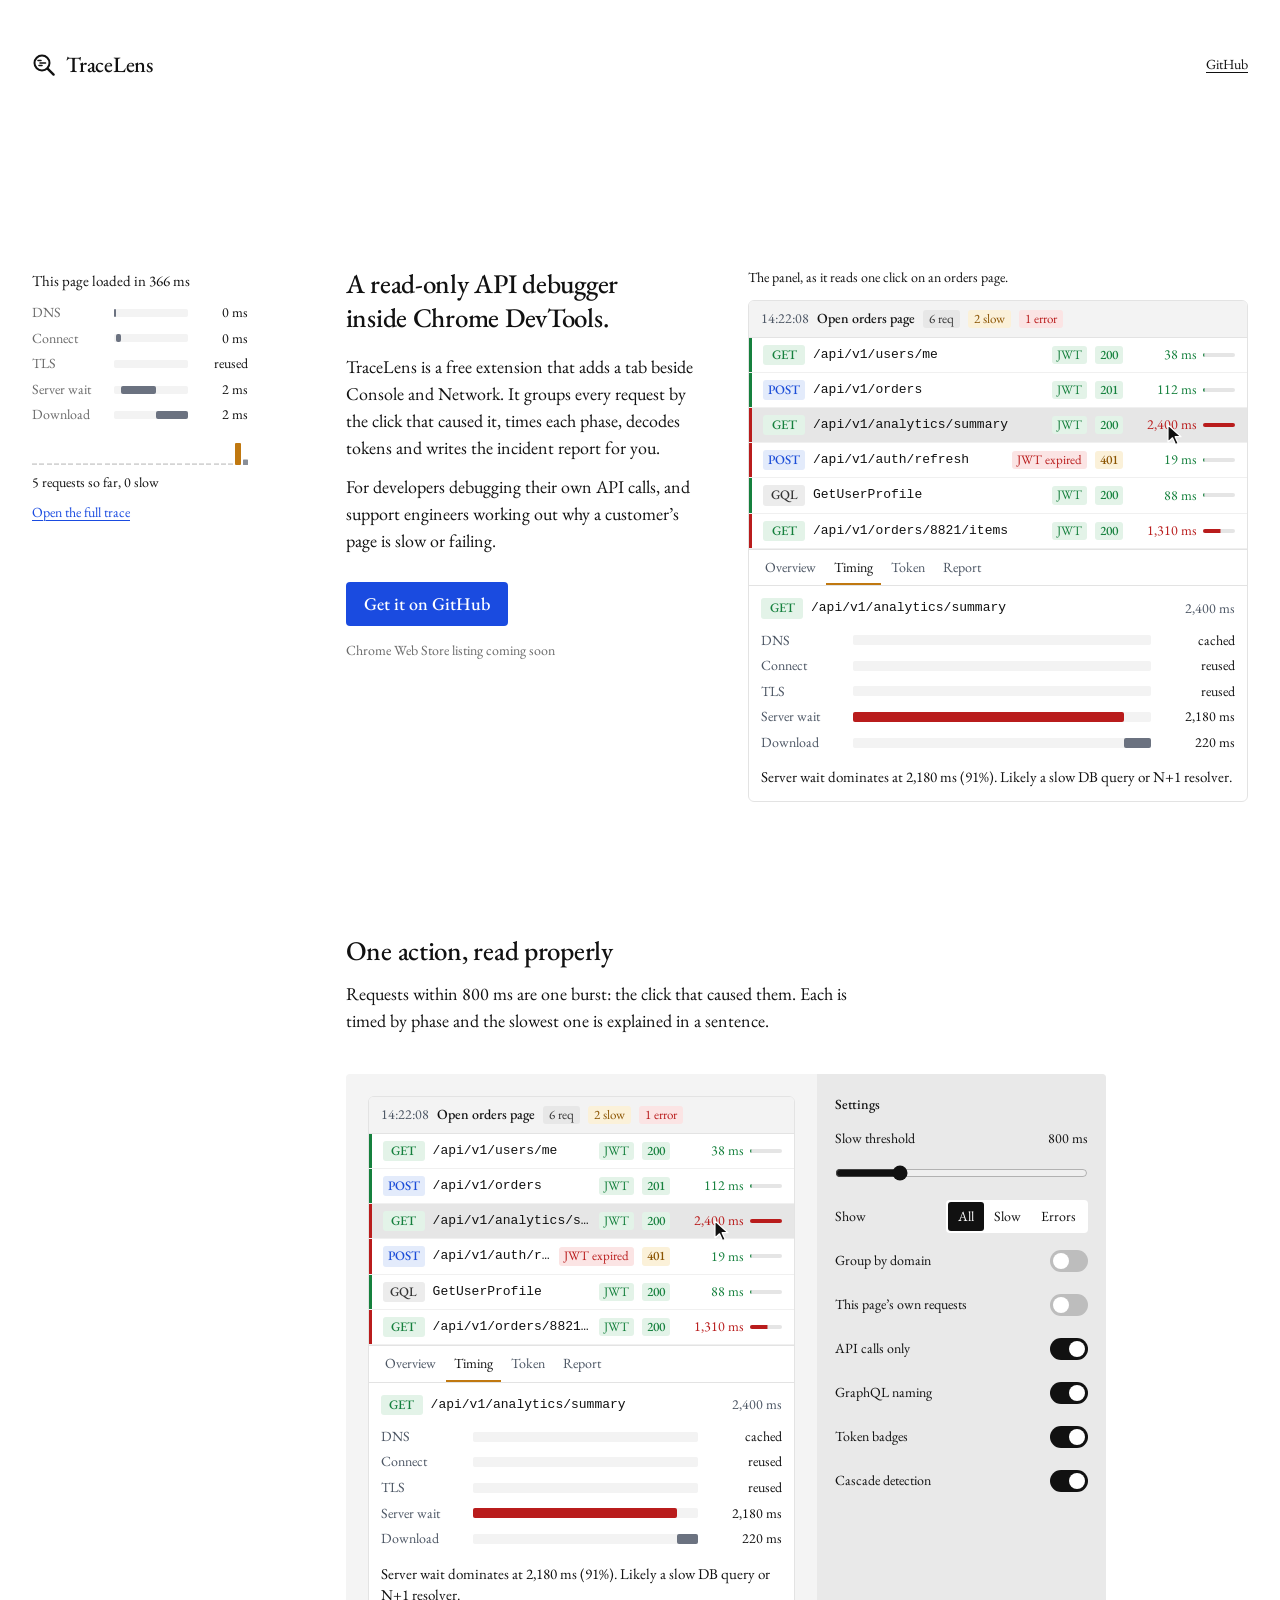
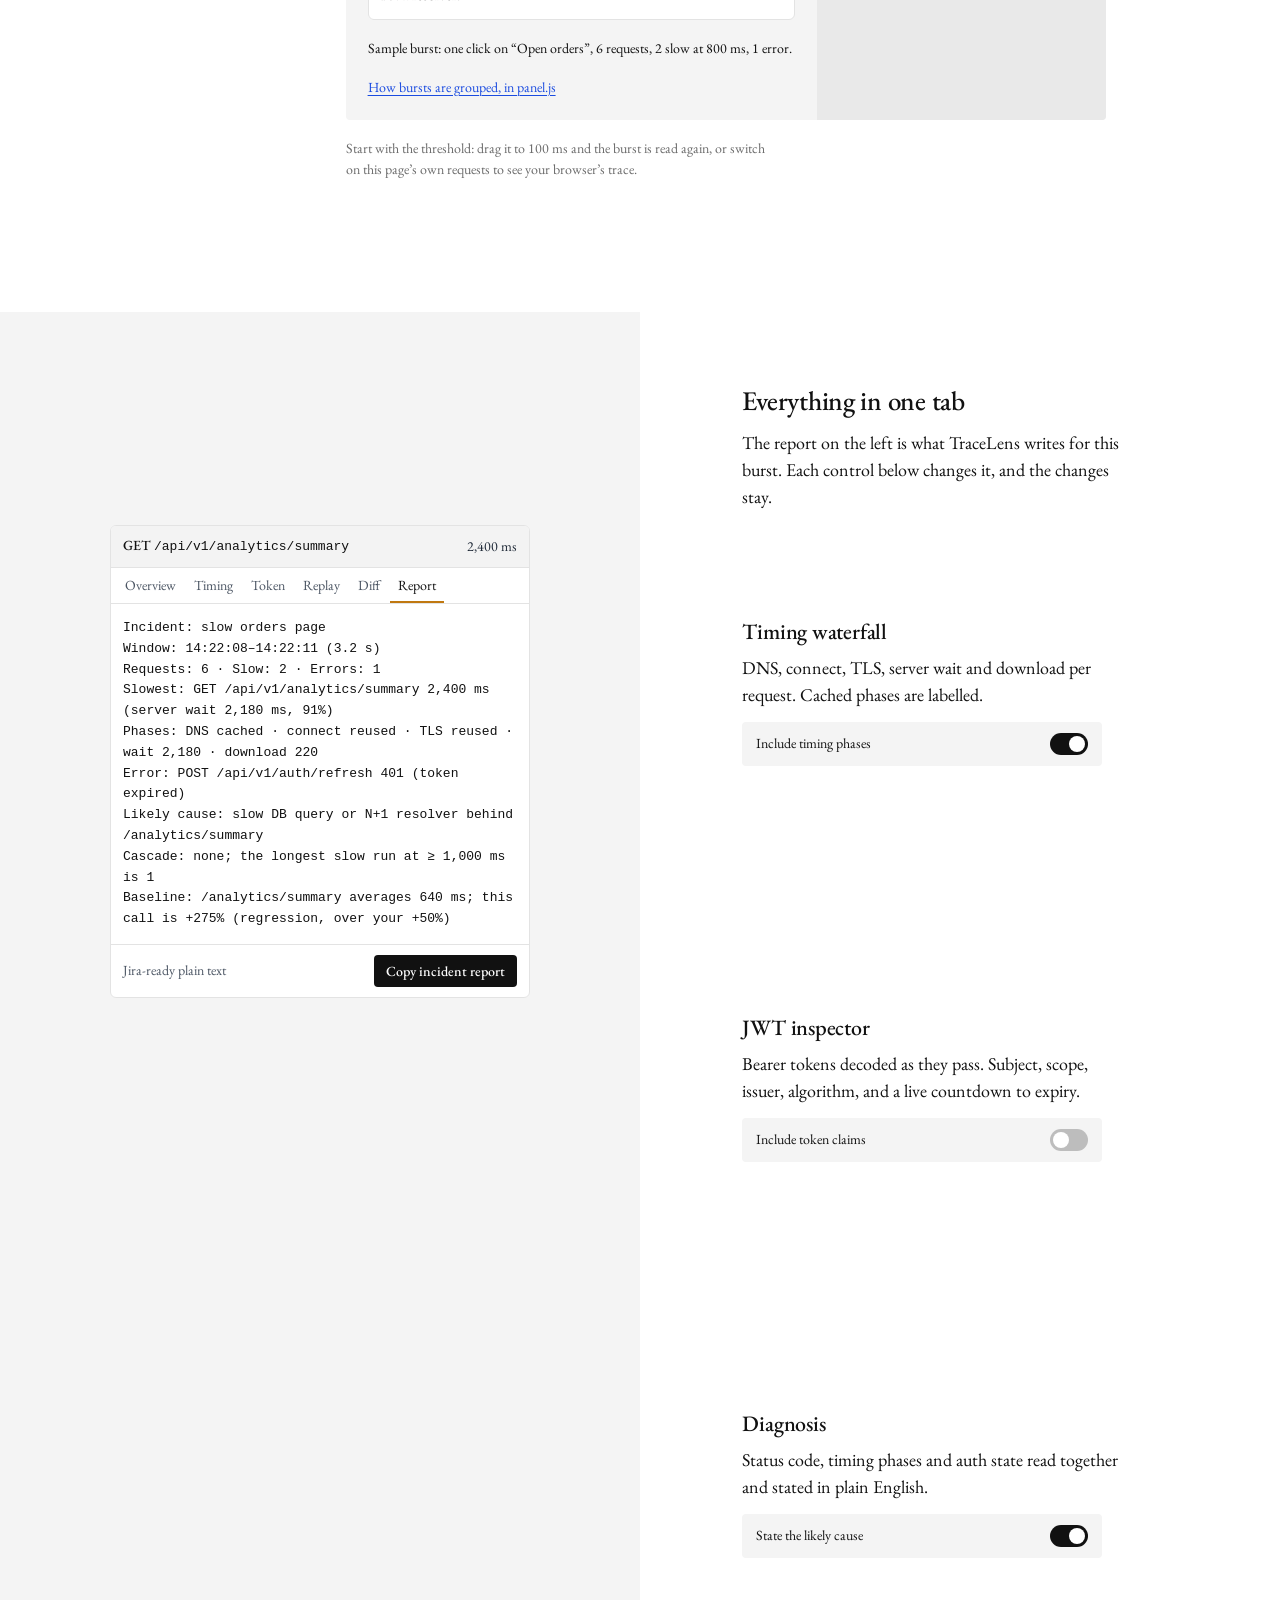
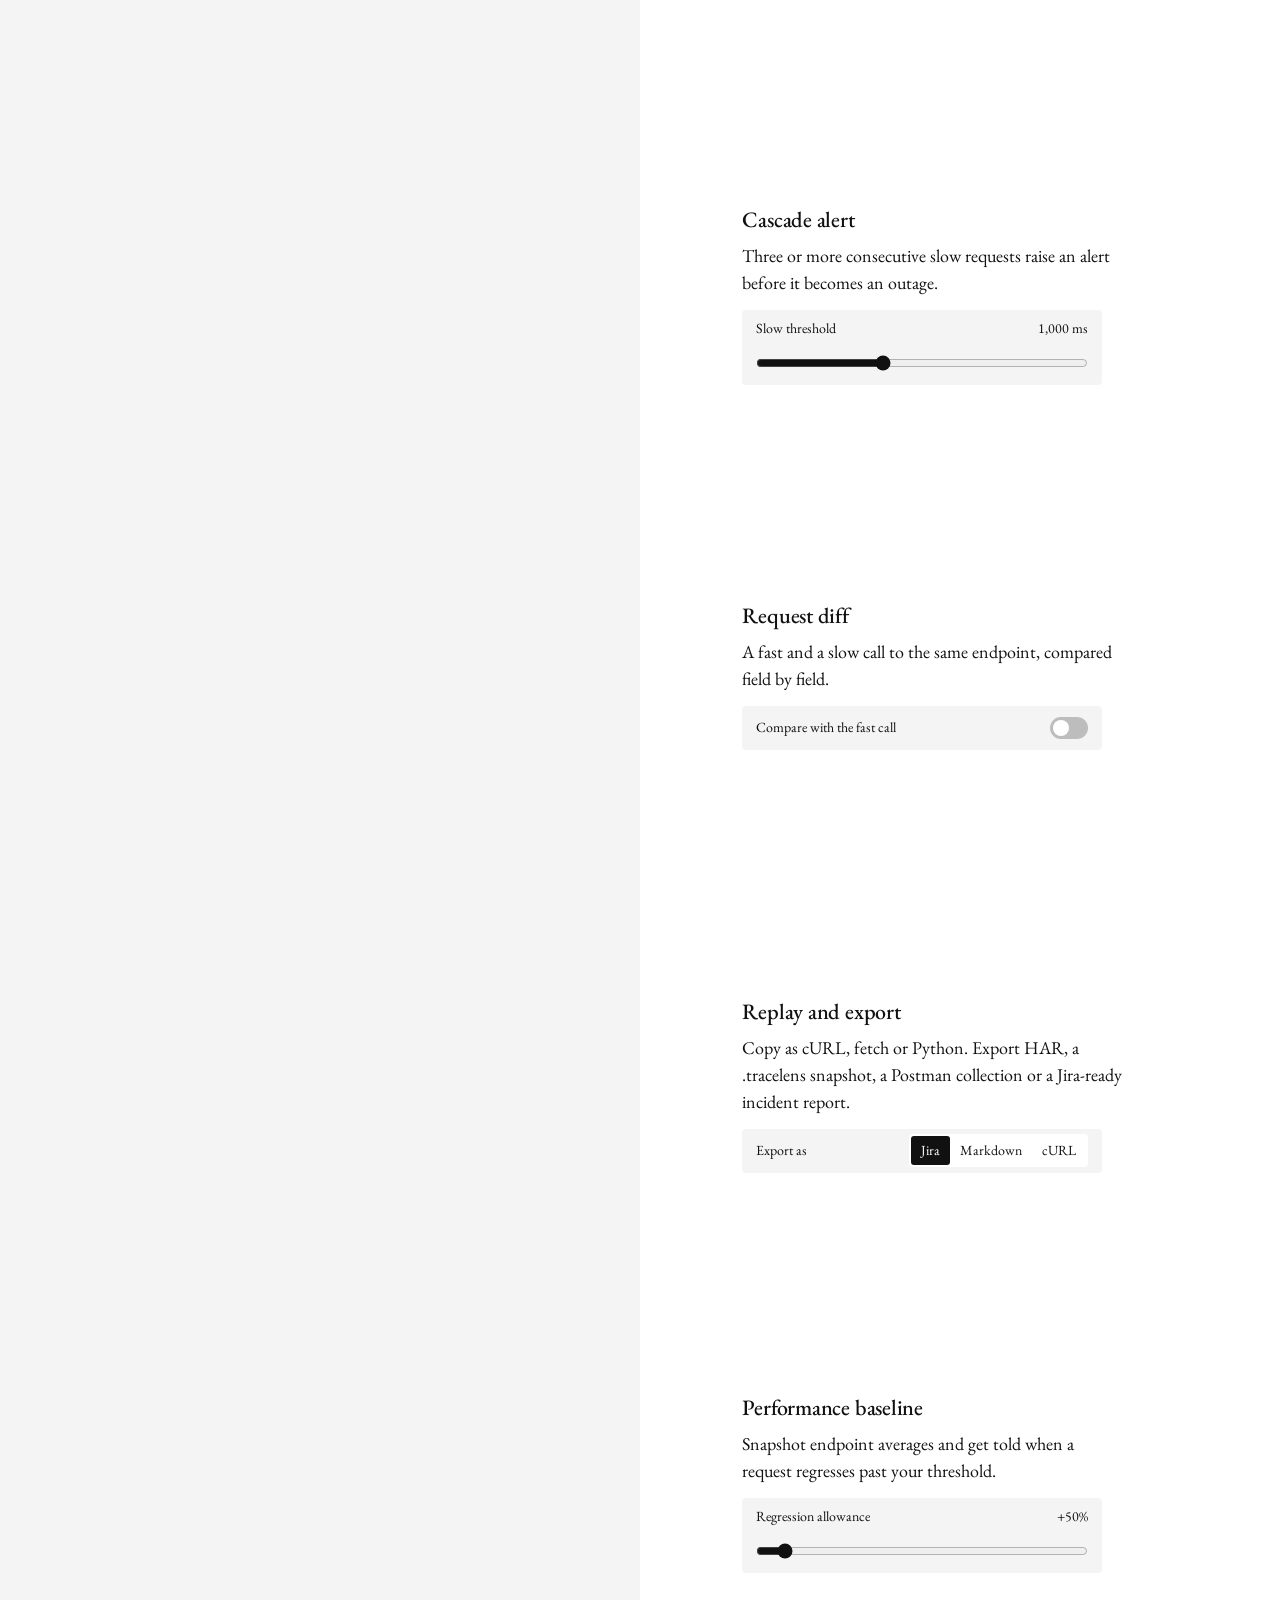
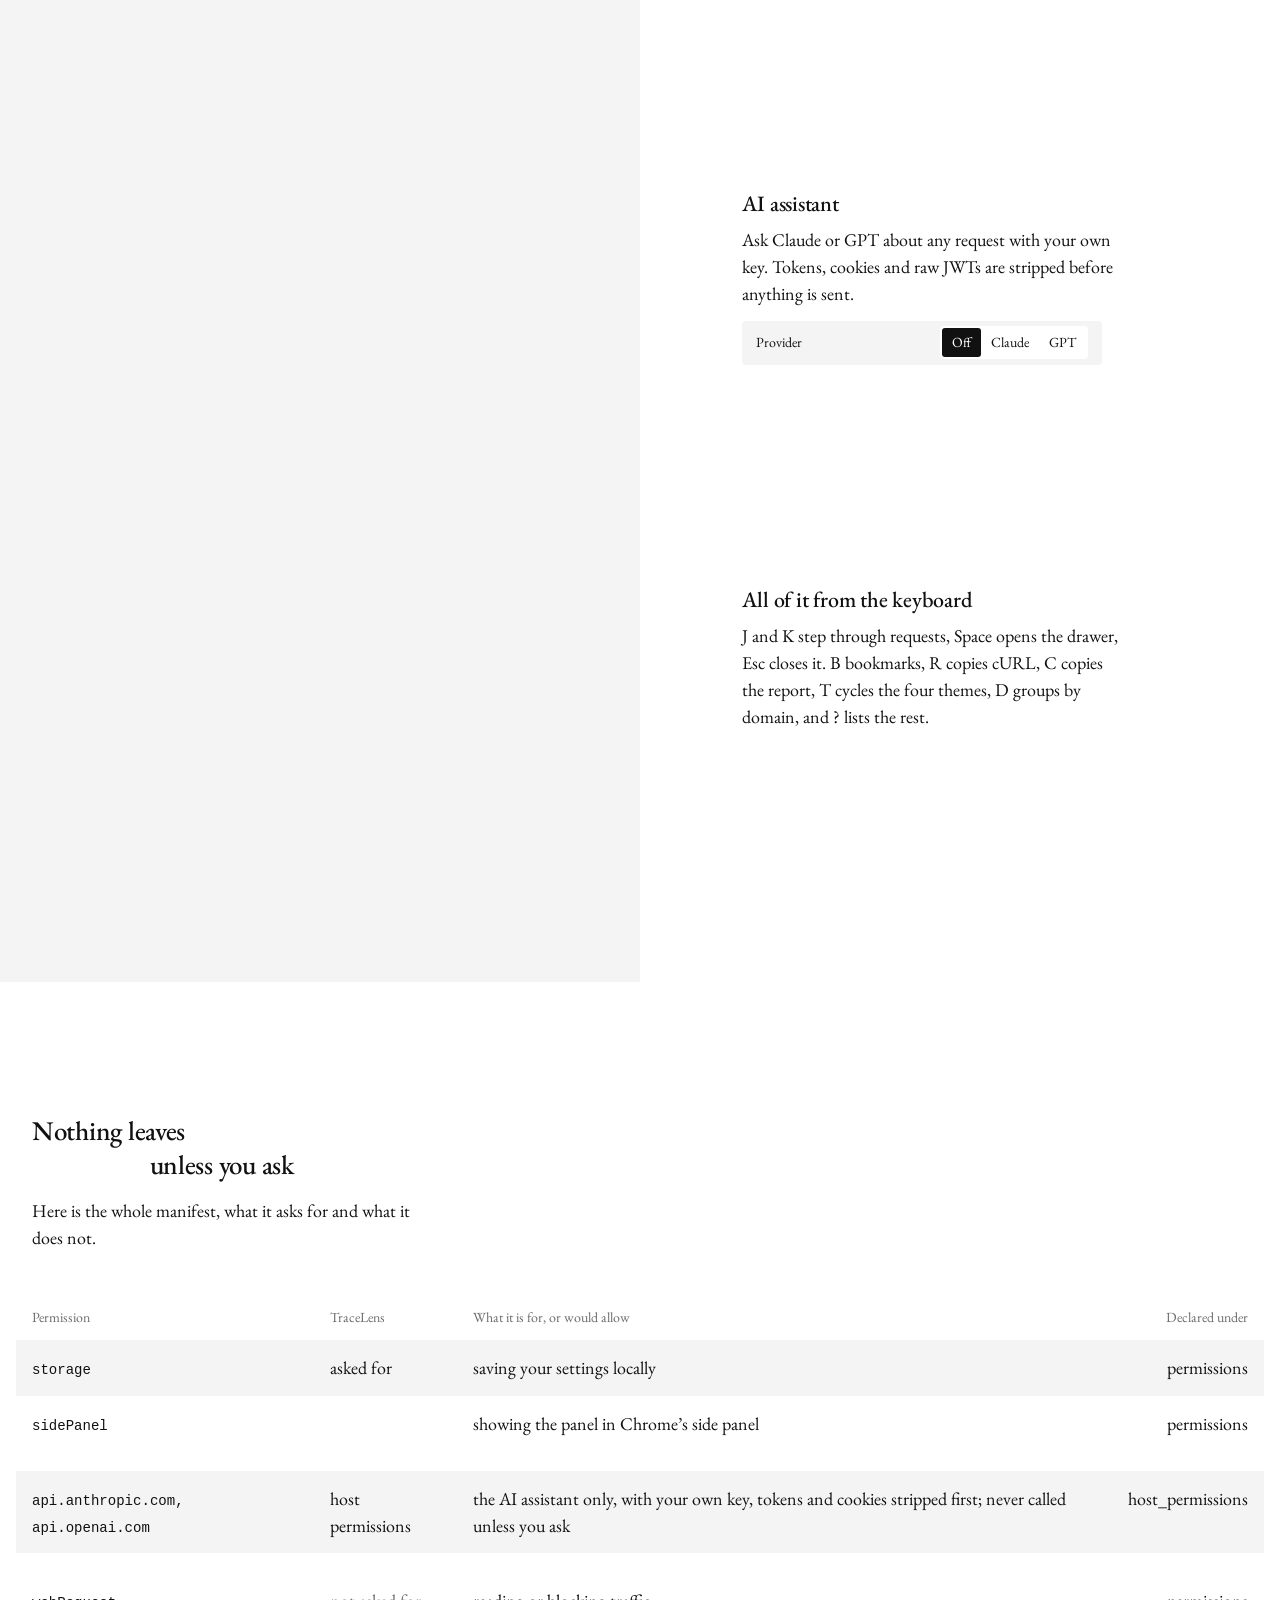
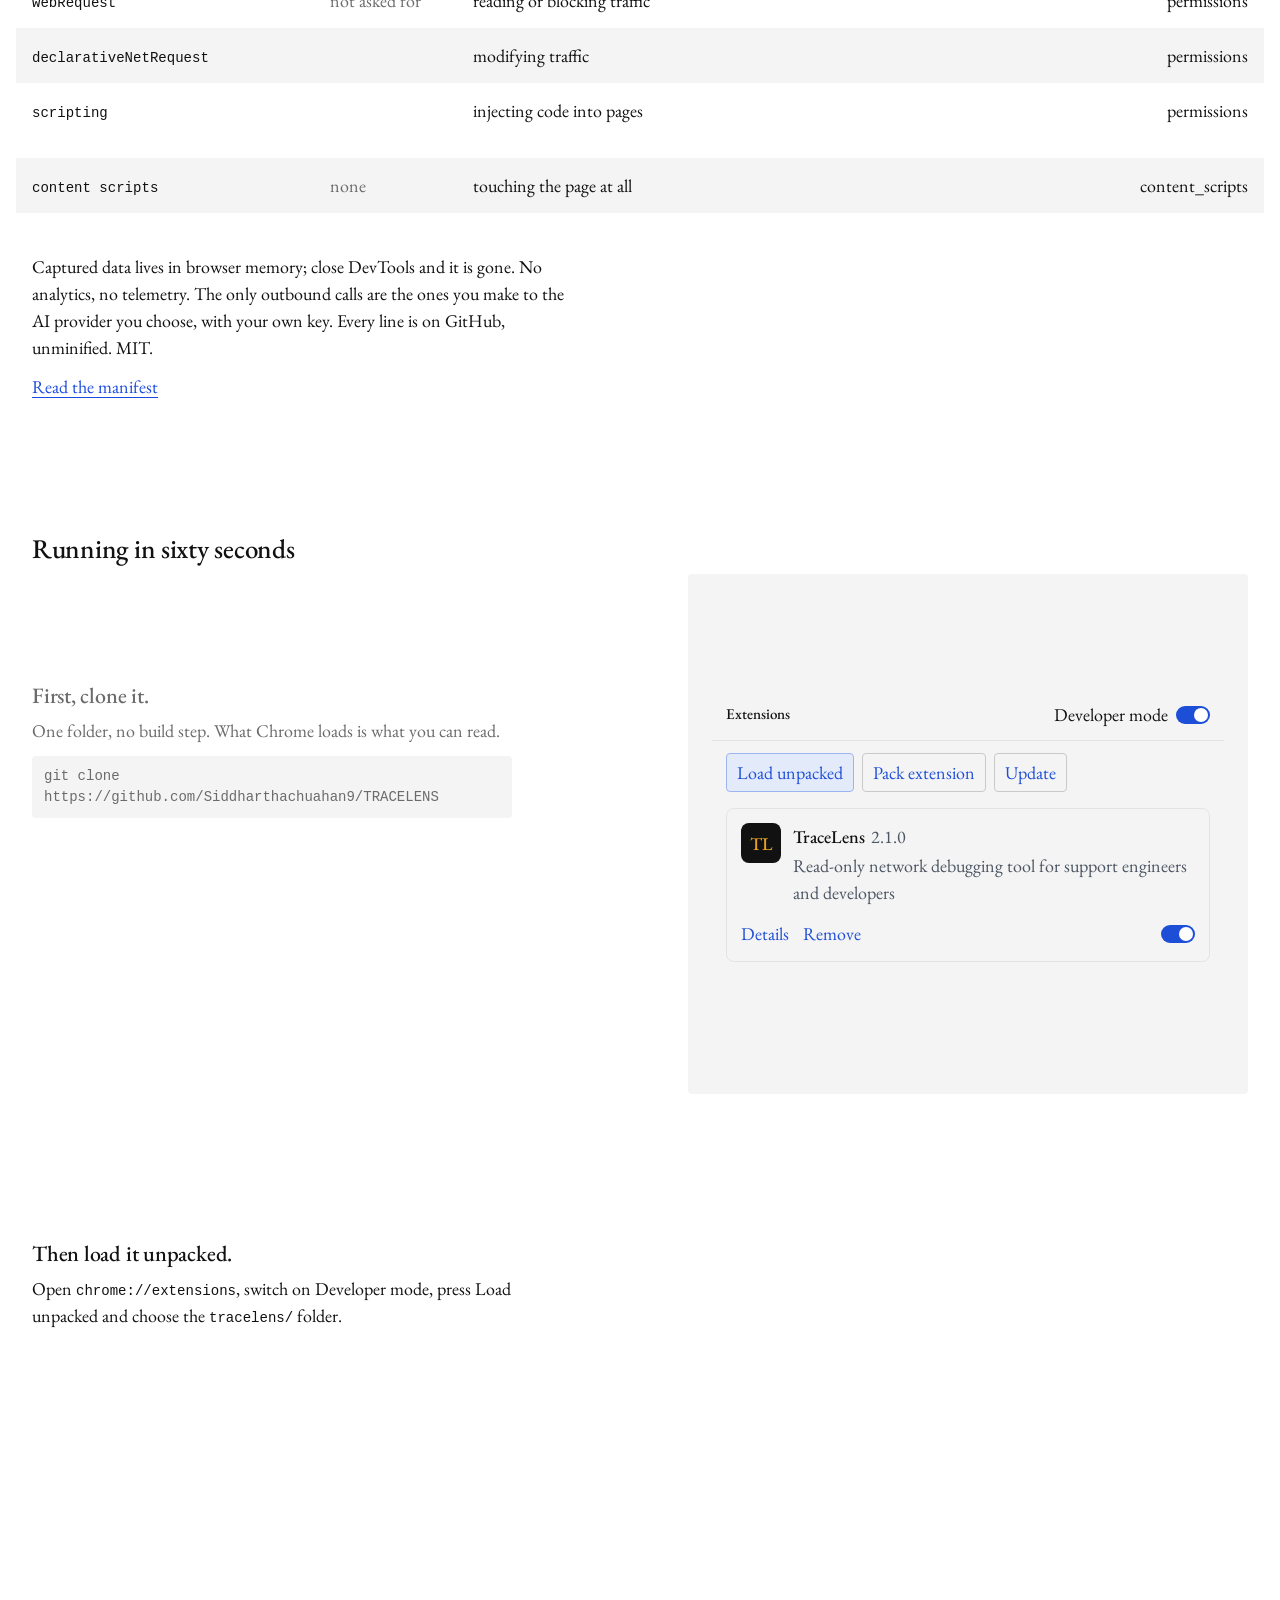
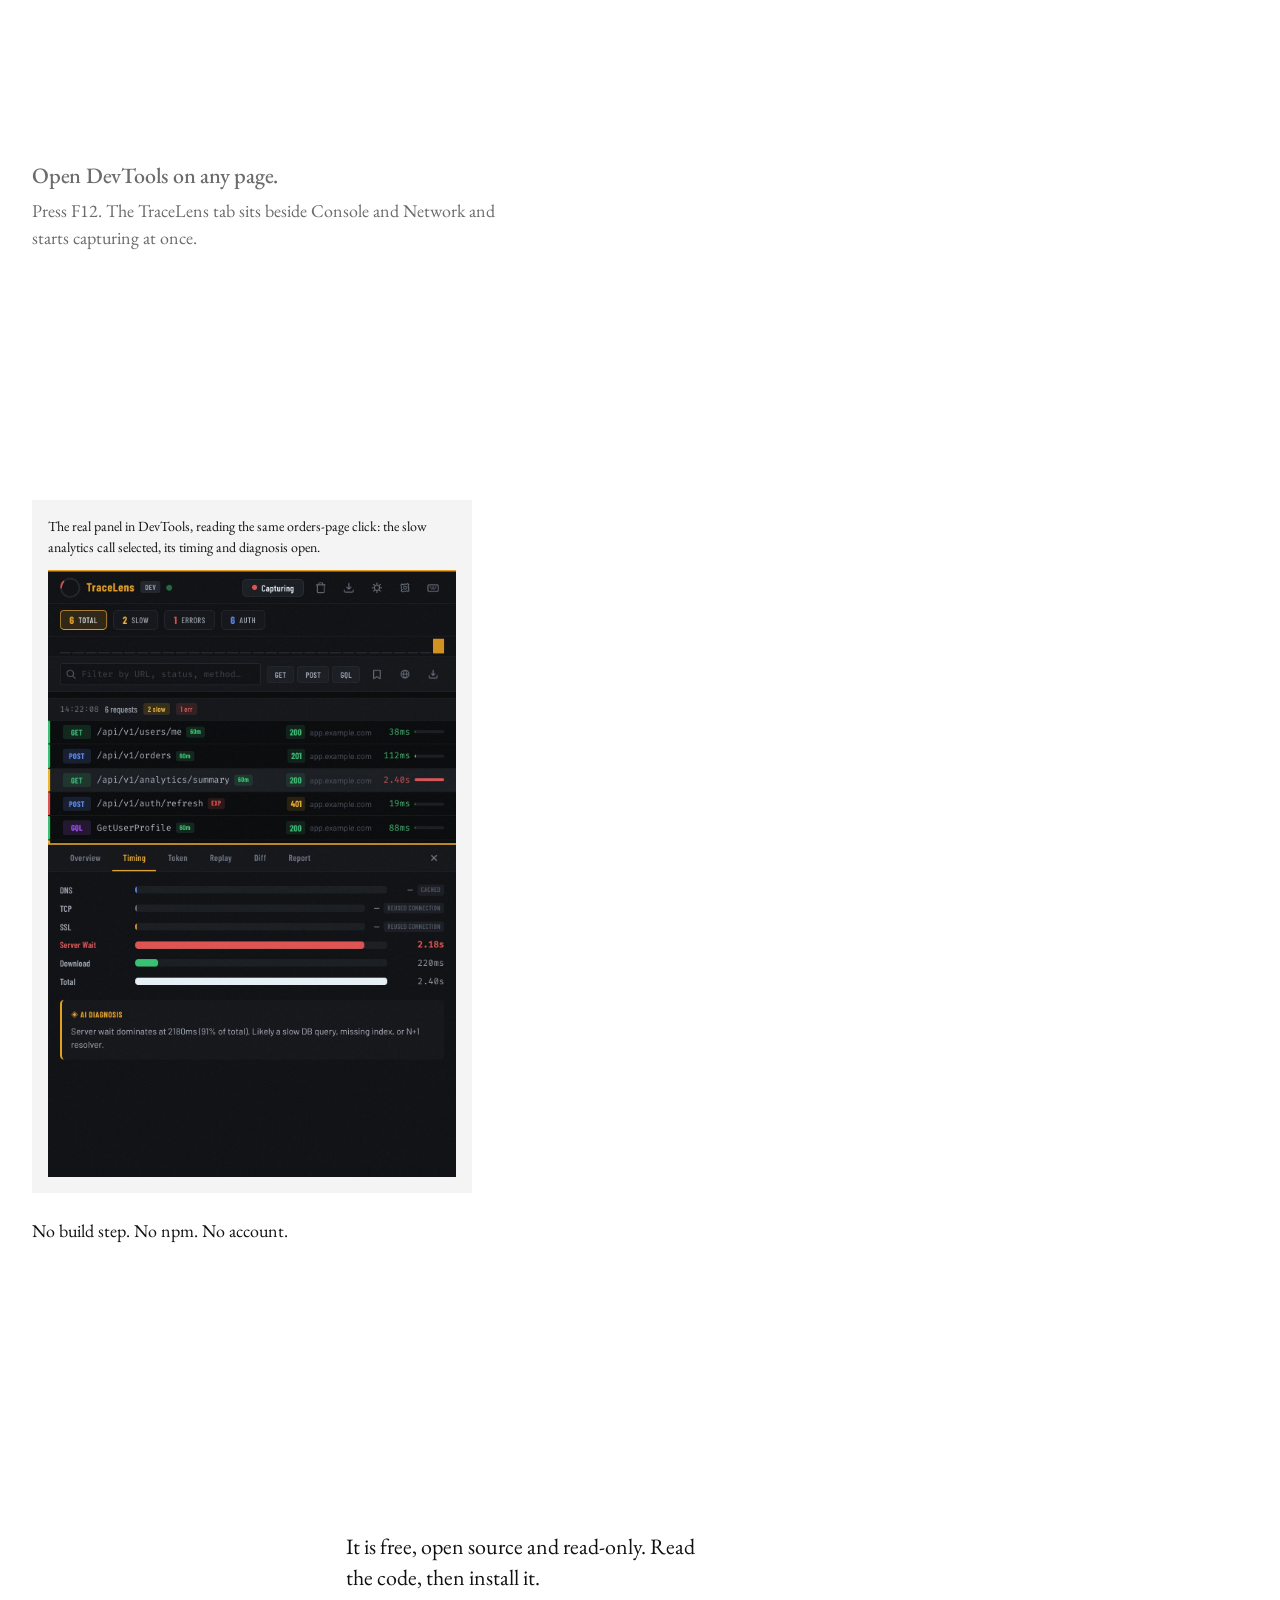
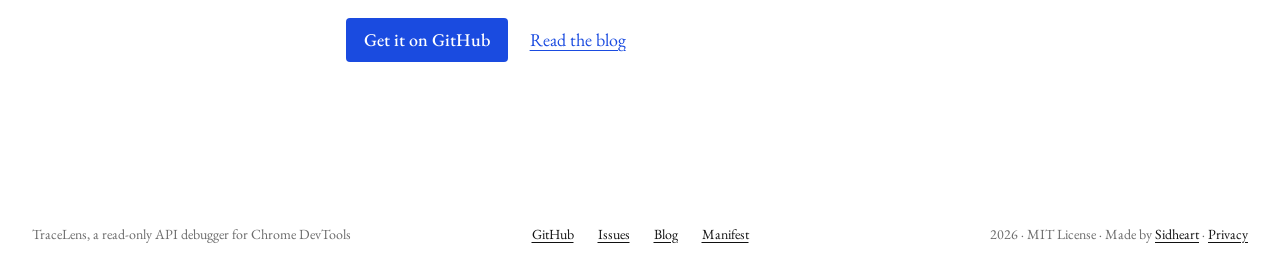
==== commit f32d62cb: "Serve markdown twins for AI agents (Dualmark AEO Spec 1.0) Every page now has a markdown twin: /inde" ====
--- a/docs/index.html
+++ b/docs/index.html
@@ -8,6 +8,7 @@
   <meta name="robots" content="index, follow">
   <meta name="google-site-verification" content="cQez6Fm4BL5PNGFFWTFqgojOe7mS8j2bYMSmt9hEYII" />
   <link rel="canonical" href="https://tracelens.site">
+  <link rel="alternate" type="text/markdown" href="https://tracelens.site/index.md">
   <link rel="icon" type="image/png" sizes="16x16" href="favicon-16.png">
   <link rel="icon" type="image/png" sizes="48x48" href="favicon-48.png">
   <link rel="apple-touch-icon" sizes="128x128" href="favicon-128.png">
